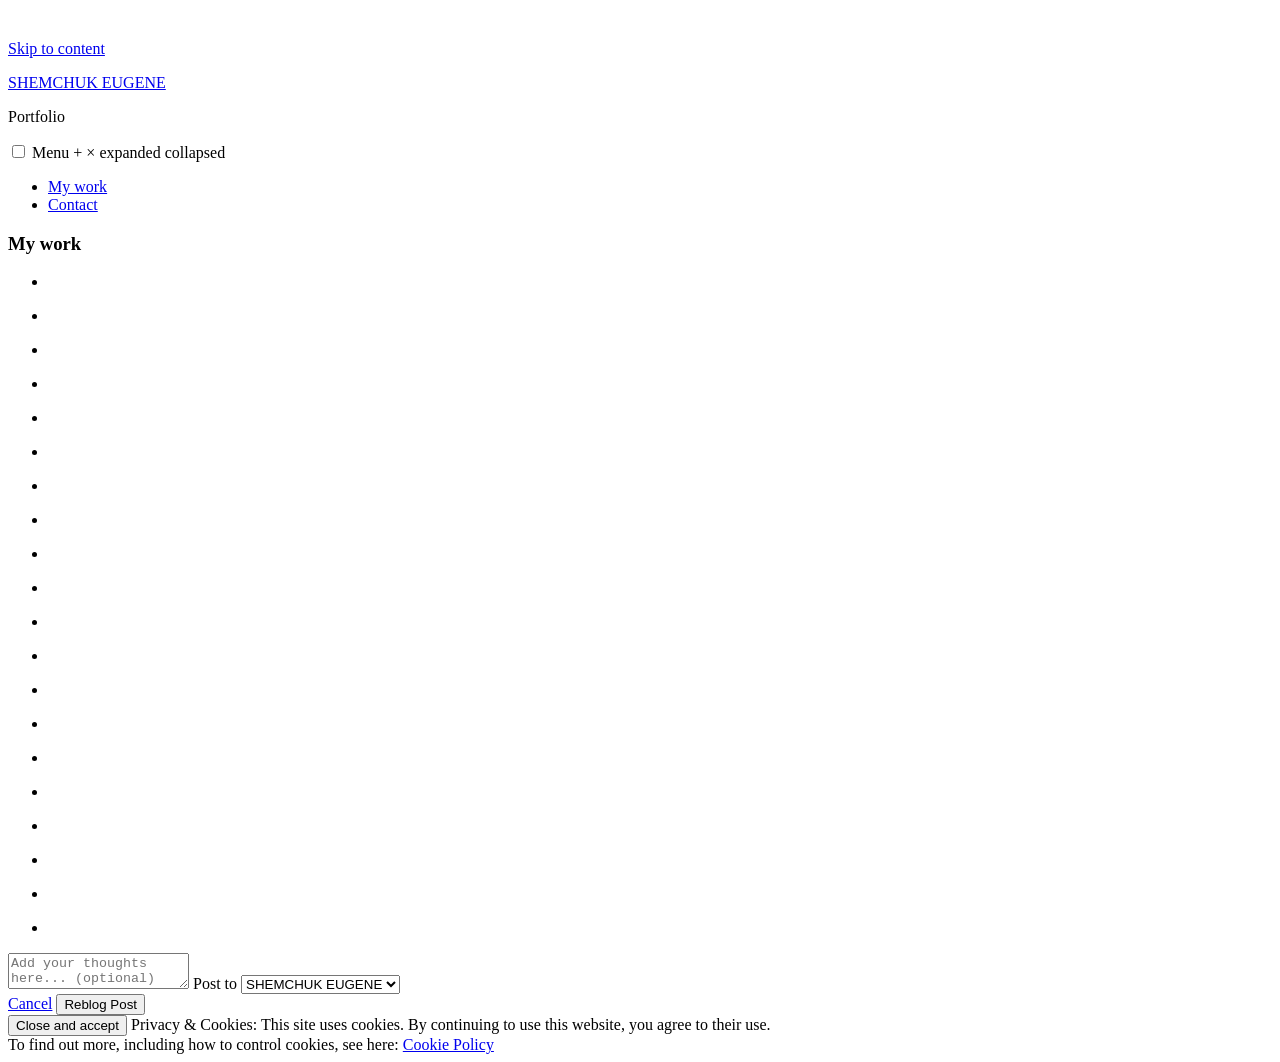
==== index.html @ 1d5b8039 "changes to index" ====
<!doctype html>
<html lang="en">
<head>
	<meta charset="UTF-8" />
	<meta name="viewport" content="width=device-width, initial-scale=1" />
	<link rel="profile" href="https://gmpg.org/xfn/11" />
	<title>Shemchuk Eugene &#8211; Portfolio</title>
<link rel='dns-prefetch' href='//s2.wp.com' />
<link rel='dns-prefetch' href='//s1.wp.com' />
<link rel='dns-prefetch' href='//s0.wp.com' />
<link rel='dns-prefetch' href='//wordpress.com' />
<link rel='dns-prefetch' href='//widgets.wp.com' />
<link rel='dns-prefetch' href='//fonts.googleapis.com' />
<link rel="alternate" type="application/rss+xml" title="SHEMCHUK EUGENE &raquo; Feed" href="https://eugeneshemchuk.wordpress.com/feed/" />
<link rel="alternate" type="application/rss+xml" title="SHEMCHUK EUGENE &raquo; Comments Feed" href="https://eugeneshemchuk.wordpress.com/comments/feed/" />
	<script type="text/javascript">
		/* <![CDATA[ */
		function addLoadEvent(func) {
			var oldonload = window.onload;
			if (typeof window.onload != 'function') {
				window.onload = func;
			} else {
				window.onload = function () {
					oldonload();
					func();
				}
			}
		}
		/* ]]> */
	</script>
			<script type="text/javascript">
			window._wpemojiSettings = {"baseUrl":"https:\/\/s0.wp.com\/wp-content\/mu-plugins\/wpcom-smileys\/twemoji\/2\/72x72\/","ext":".png","svgUrl":"https:\/\/s0.wp.com\/wp-content\/mu-plugins\/wpcom-smileys\/twemoji\/2\/svg\/","svgExt":".svg","source":{"concatemoji":"https:\/\/s2.wp.com\/wp-includes\/js\/wp-emoji-release.min.js?m=1572020829h&ver=5.3-beta2-46382"}};
			!function(e,a,t){var r,n,o,i,p=a.createElement("canvas"),s=p.getContext&&p.getContext("2d");function c(e,t){var a=String.fromCharCode;s.clearRect(0,0,p.width,p.height),s.fillText(a.apply(this,e),0,0);var r=p.toDataURL();return s.clearRect(0,0,p.width,p.height),s.fillText(a.apply(this,t),0,0),r===p.toDataURL()}function l(e){if(!s||!s.fillText)return!1;switch(s.textBaseline="top",s.font="600 32px Arial",e){case"flag":return!c([127987,65039,8205,9895,65039],[127987,65039,8203,9895,65039])&&(!c([55356,56826,55356,56819],[55356,56826,8203,55356,56819])&&!c([55356,57332,56128,56423,56128,56418,56128,56421,56128,56430,56128,56423,56128,56447],[55356,57332,8203,56128,56423,8203,56128,56418,8203,56128,56421,8203,56128,56430,8203,56128,56423,8203,56128,56447]));case"emoji":return!c([55357,56424,55356,57342,8205,55358,56605,8205,55357,56424,55356,57340],[55357,56424,55356,57342,8203,55358,56605,8203,55357,56424,55356,57340])}return!1}function d(e){var t=a.createElement("script");t.src=e,t.defer=t.type="text/javascript",a.getElementsByTagName("head")[0].appendChild(t)}for(i=Array("flag","emoji"),t.supports={everything:!0,everythingExceptFlag:!0},o=0;o<i.length;o++)t.supports[i[o]]=l(i[o]),t.supports.everything=t.supports.everything&&t.supports[i[o]],"flag"!==i[o]&&(t.supports.everythingExceptFlag=t.supports.everythingExceptFlag&&t.supports[i[o]]);t.supports.everythingExceptFlag=t.supports.everythingExceptFlag&&!t.supports.flag,t.DOMReady=!1,t.readyCallback=function(){t.DOMReady=!0},t.supports.everything||(n=function(){t.readyCallback()},a.addEventListener?(a.addEventListener("DOMContentLoaded",n,!1),e.addEventListener("load",n,!1)):(e.attachEvent("onload",n),a.attachEvent("onreadystatechange",function(){"complete"===a.readyState&&t.readyCallback()})),(r=t.source||{}).concatemoji?d(r.concatemoji):r.wpemoji&&r.twemoji&&(d(r.twemoji),d(r.wpemoji)))}(window,document,window._wpemojiSettings);
		</script>
		<style type="text/css">
img.wp-smiley,
img.emoji {
	display: inline !important;
	border: none !important;
	box-shadow: none !important;
	height: 1em !important;
	width: 1em !important;
	margin: 0 .07em !important;
	vertical-align: -0.1em !important;
	background: none !important;
	padding: 0 !important;
}
</style>
	<link rel='stylesheet' id='all-css-0-1' href='https://s2.wp.com/_static/??-eJydUstywjAM/KHaJrTQ9tDhW2zHBIFfY8ml/H2FE3KANtPpJeOVd1drKeqchU2RXCQVqsi+DhBRnbNNQWAA7y53SFrEJ/WzDKtBWyATJEb75H06L/EP6dMVYaox3rGaLt7NdIjW157LXFC9xgOwAcoA8ZFyREV8fzLpaz4s9fVwuqocZW1PoqEH+o07VIbGlYFvilNb+SZXylTwvTI+Nbkpulzu4v/bhg4u/MWmqW67mcByBJsmWie7rexUD0hjc5SjsuX5Vb+v3gsEcsL1QBCHaZ5qJbtnlRMS8iuQxjSj/X11aSu65+UKo8v0qBmPIlAxUfsJ5sOS23XMXA9Z05UROLN2nmcbaUk2zdPk4hAFfwPUINpSWrtd+Og2r+uXTdet34/fMTY2Ew==?cssminify=yes' type='text/css' media='all' />
<style id='wpcom-admin-bar-inline-css'>

			.admin-bar {
				position: inherit !important;
				top: auto !important;
			}
			.admin-bar .goog-te-banner-frame {
				top: 32px !important
			}
			@media screen and (max-width: 782px) {
				.admin-bar .goog-te-banner-frame {
					top: 46px !important;
				}
			}
			@media screen and (max-width: 480px) {
				.admin-bar .goog-te-banner-frame {
					position: absolute;
				}
			}
		
</style>
<link rel='stylesheet' id='wpcom-block-editor-styles-css'  href='//widgets.wp.com/wpcom-block-editor/common.min.css?ver=20191101125748' media='all' />
<link rel='stylesheet' id='all-css-2-1' href='https://s1.wp.com/wp-content/mu-plugins/comment-likes/css/comment-likes.css?m=1407378799h&cssminify=yes' type='text/css' media='all' />
<link rel='stylesheet' id='print-css-3-1' href='https://s1.wp.com/wp-content/themes/pub/varia/print.css?m=1571655471h&cssminify=yes' type='text/css' media='print' />
<link rel='stylesheet' id='all-css-4-1' href='https://s0.wp.com/_static/??-eJx9jd0OgjAMhV/I2khEvTE+SxllTrd12QqEtxfiDf6Eu570+87BMYGRqBwV9c6BC6a+wUCTp9hi0cnz3pSyw//gQNkRumjeKIzJSPgRQg/J99bFgqNrLWtB7uevPB2DpxGVQ/Kkc+n/xVWBZQEvhtRJ/AjQeXJ5S42yLFAbXISGMgzVFp258WLn0+JMreKWpFIgc5Ks0EkO33lRb+F6qM9VXV9O1fHxApyZj8A=?cssminify=yes' type='text/css' media='all' />
<link rel='stylesheet' id='mayland-fonts-css'  href='https://fonts.googleapis.com/css?family=Poppins%3A400%2C400i%2C600%2C600i&#038;subset=latin%2Clatin-ext' media='all' />
<link rel='stylesheet' id='all-css-6-1' href='https://s1.wp.com/_static/??-eJx9kNEKwjAMRX/IGhyb+iJ+S9bVrpI2pUmV/b0b6FCEPeUmnHseAs9sLCd1SUFHF51Arj1EnAjTAKITub0V2cEXGKvJVH1IAjjEkEyPZa6IujInww9XShhm1XrbVFgNnBbFmrbwzKLmRhgKyIglJP+ZWy1hG5AMseff5a/0/sLYgifukRbgGi+H7tR03fnYtPcXnfZy1Q==?cssminify=yes' type='text/css' media='all' />
<script type='text/javascript' src='https://s1.wp.com/_static/??-eJx9kFEKwjAMQC9kV2R0+COeZavZyGzT2qQbenr7MRFHFQIh5JHkRa9RIVmXr8B6LnHPkB5bamY+6H+A8jilXqDxSG/YBhIg0T6r6PKExJrzwDZhFAylGoNzYd3jZXQMLB6Y+wkqXR8GdKAyQyoASblqDBXu2wBpQagt24mCxN7eVALGJ9S8OX4Ufz9soy7+fDTm1JquM+38AkldhUA='></script>
<link rel="EditURI" type="application/rsd+xml" title="RSD" href="https://eugeneshemchuk.wordpress.com/xmlrpc.php?rsd" />
<link rel="wlwmanifest" type="application/wlwmanifest+xml" href="https://s1.wp.com/wp-includes/wlwmanifest.xml" /> 
<meta name="generator" content="WordPress.com" />
<link rel="canonical" href="https://eugeneshemchuk.wordpress.com/" />
<link rel='shortlink' href='https://wp.me/Pa5Otj-n' />
<link rel="alternate" type="application/json+oembed" href="https://public-api.wordpress.com/oembed/?format=json&amp;url=https%3A%2F%2Feugeneshemchuk.wordpress.com%2F&amp;for=wpcom-auto-discovery" /><link rel="alternate" type="application/xml+oembed" href="https://public-api.wordpress.com/oembed/?format=xml&amp;url=https%3A%2F%2Feugeneshemchuk.wordpress.com%2F&amp;for=wpcom-auto-discovery" />
<!-- Jetpack Open Graph Tags -->
<meta property="og:type" content="website" />
<meta property="og:title" content="SHEMCHUK EUGENE" />
<meta property="og:description" content="Portfolio" />
<meta property="og:url" content="https://eugeneshemchuk.wordpress.com/" />
<meta property="og:site_name" content="SHEMCHUK EUGENE" />
<meta property="og:image" content="https://eugeneshemchuk.files.wordpress.com/2019/11/dscf2570.jpg" />
<meta property="og:locale" content="en_US" />
<meta name="twitter:site" content="@wordpressdotcom" />
<meta name="twitter:text:title" content="My work" />
<meta name="twitter:card" content="summary" />
<meta property="fb:app_id" content="249643311490" />
<meta property="article:publisher" content="https://www.facebook.com/WordPresscom" />

<!-- End Jetpack Open Graph Tags -->
<link rel="search" type="application/opensearchdescription+xml" href="https://eugeneshemchuk.wordpress.com/osd.xml" title="SHEMCHUK EUGENE" />
<link rel="search" type="application/opensearchdescription+xml" href="https://s1.wp.com/opensearch.xml" title="WordPress.com" />
<meta name="application-name" content="SHEMCHUK EUGENE" /><meta name="msapplication-window" content="width=device-width;height=device-height" /><meta name="msapplication-tooltip" content="Portfolio" /><meta name="msapplication-task" content="name=Edit page;action-uri=https://wordpress.com/page/eugeneshemchuk.wordpress.com/23;icon-uri=https://s1.wp.com/i/icons/page.ico" /><meta name="msapplication-task" content="name=Write a post;action-uri=https://wordpress.com/post/eugeneshemchuk.wordpress.com;icon-uri=https://s2.wp.com/i/icons/post.ico" /><meta name="msapplication-task" content="name=Moderate comments;action-uri=https://eugeneshemchuk.wordpress.com/wp-admin/edit-comments.php?comment_status=moderated;icon-uri=https://s2.wp.com/i/icons/comment.ico" /><meta name="msapplication-task" content="name=Upload new media;action-uri=https://eugeneshemchuk.wordpress.com/wp-admin/media-new.php;icon-uri=https://s2.wp.com/i/icons/media.ico" /><meta name="msapplication-task" content="name=Blog stats;action-uri=https://eugeneshemchuk.wordpress.com/wp-admin/index.php?page=stats;icon-uri=https://s1.wp.com/i/icons/stats.ico" /><style type="text/css" media="print">#wpadminbar { display:none; }</style>
	<style type="text/css" media="screen">
	html { margin-top: 32px !important; }
	* html body { margin-top: 32px !important; }
	@media screen and ( max-width: 782px ) {
		html { margin-top: 46px !important; }
		* html body { margin-top: 46px !important; }
	}
</style>
	<link rel="icon" href="https://eugeneshemchuk.files.wordpress.com/2018/07/cropped-dsc_0104-2.jpg?w=32" sizes="32x32" />
<link rel="icon" href="https://eugeneshemchuk.files.wordpress.com/2018/07/cropped-dsc_0104-2.jpg?w=192" sizes="192x192" />
<link rel="apple-touch-icon-precomposed" href="https://eugeneshemchuk.files.wordpress.com/2018/07/cropped-dsc_0104-2.jpg?w=180" />
<meta name="msapplication-TileImage" content="https://eugeneshemchuk.files.wordpress.com/2018/07/cropped-dsc_0104-2.jpg?w=270" />
</head>

<body class="home page-template-default page page-id-23 logged-in admin-bar no-customize-support wp-embed-responsive customizer-styles-applied singular image-filters-enabled hide-homepage-title highlander-enabled highlander-light">
<div id="page" class="site">
	<a class="skip-link screen-reader-text" href="#content">Skip to content</a>

	
		<header id="masthead" class="site-header responsive-max-width">

			<div class="site-branding">

								<p class="site-title"><a href="https://eugeneshemchuk.wordpress.com/" rel="home">SHEMCHUK EUGENE</a></p>
			
				<p class="site-description">
				Portfolio			</p>
	</div><!-- .site-branding -->

							<nav id="site-navigation" class="main-navigation" aria-label="Main Navigation">
					<input type="checkbox" role="button" aria-haspopup="true" id="toggle" class="hide-visually">
					<label for="toggle" id="toggle-menu" class="button">
						Menu						<span class="dropdown-icon open">+</span>
						<span class="dropdown-icon close">&times;</span>
						<span class="hide-visually expanded-text">expanded</span>
						<span class="hide-visually collapsed-text">collapsed</span>
					</label>
					<div class="menu-primary-container"><ul id="menu-primary" class="main-menu" aria-label="submenu"><li id="menu-item-11" class="menu-item menu-item-type-post_type menu-item-object-page menu-item-home current-menu-item page_item page-item-23 current_page_item menu-item-11"><a href="https://eugeneshemchuk.wordpress.com/" aria-current="page">My work</a></li>
<li id="menu-item-10" class="menu-item menu-item-type-post_type menu-item-object-page menu-item-10"><a href="https://eugeneshemchuk.wordpress.com/contact/">Contact</a></li>
</ul></div>				</nav><!-- #site-navigation -->
			
			
		</header><!-- #masthead -->

	
	<div id="content" class="site-content">

	<section id="primary" class="content-area">
		<main id="main" class="site-main">

			
<article id="post-23" class="post-23 page type-page status-publish hentry entry">

	<header class="entry-header responsive-max-width">
		
<h1 class="entry-title">My work</h1>
	</header>

	<div class="entry-content">
		
<div class="wp-block-group alignfull has-background-background-color has-background"><div class="wp-block-group__inner-container">
<div class="wp-block-coblocks-gallery-masonry alignfull"><div class="coblocks-gallery has-caption-style-dark has-gutter"><ul class="has-grid-lrg has-gutter-30 has-gutter-mobile-15"><li class="coblocks-gallery--item"><figure class="coblocks-gallery--figure"><a href="https://eugeneshemchuk.files.wordpress.com/2019/11/dscf0531.jpg?w=683" rel=""><img data-attachment-id="37" data-permalink="https://eugeneshemchuk.wordpress.com/dscf0531/" data-orig-file="https://eugeneshemchuk.files.wordpress.com/2019/11/dscf0531.jpg" data-orig-size="3333,5000" data-comments-opened="1" data-image-meta="{&quot;aperture&quot;:&quot;14&quot;,&quot;credit&quot;:&quot;&quot;,&quot;camera&quot;:&quot;X-T1&quot;,&quot;caption&quot;:&quot;&quot;,&quot;created_timestamp&quot;:&quot;1560098893&quot;,&quot;copyright&quot;:&quot;&quot;,&quot;focal_length&quot;:&quot;27&quot;,&quot;iso&quot;:&quot;200&quot;,&quot;shutter_speed&quot;:&quot;0.0125&quot;,&quot;title&quot;:&quot;&quot;,&quot;orientation&quot;:&quot;0&quot;}" data-image-title="dscf0531" data-image-description="" data-medium-file="https://eugeneshemchuk.files.wordpress.com/2019/11/dscf0531.jpg?w=200" data-large-file="https://eugeneshemchuk.files.wordpress.com/2019/11/dscf0531.jpg?w=683" src="https://eugeneshemchuk.files.wordpress.com/2019/11/dscf0531.jpg?w=683" alt="" data-id="37" data-imglink="" data-link="https://eugeneshemchuk.wordpress.com/dscf0531/" class="wp-image-37" srcset="https://eugeneshemchuk.files.wordpress.com/2019/11/dscf0531.jpg?w=683 683w, https://eugeneshemchuk.files.wordpress.com/2019/11/dscf0531.jpg?w=1366 1366w, https://eugeneshemchuk.files.wordpress.com/2019/11/dscf0531.jpg?w=100 100w, https://eugeneshemchuk.files.wordpress.com/2019/11/dscf0531.jpg?w=200 200w, https://eugeneshemchuk.files.wordpress.com/2019/11/dscf0531.jpg?w=768 768w" sizes="(max-width: 683px) 100vw, 683px" /></a></figure></li><li class="coblocks-gallery--item"><figure class="coblocks-gallery--figure"><a href="https://eugeneshemchuk.files.wordpress.com/2019/11/dscf0553.jpg?w=1024" rel=""><img data-attachment-id="38" data-permalink="https://eugeneshemchuk.wordpress.com/dscf0553/" data-orig-file="https://eugeneshemchuk.files.wordpress.com/2019/11/dscf0553.jpg" data-orig-size="5000,3333" data-comments-opened="1" data-image-meta="{&quot;aperture&quot;:&quot;5&quot;,&quot;credit&quot;:&quot;&quot;,&quot;camera&quot;:&quot;X-T1&quot;,&quot;caption&quot;:&quot;&quot;,&quot;created_timestamp&quot;:&quot;1560100187&quot;,&quot;copyright&quot;:&quot;&quot;,&quot;focal_length&quot;:&quot;27&quot;,&quot;iso&quot;:&quot;320&quot;,&quot;shutter_speed&quot;:&quot;0.008&quot;,&quot;title&quot;:&quot;&quot;,&quot;orientation&quot;:&quot;0&quot;}" data-image-title="dscf0553" data-image-description="" data-medium-file="https://eugeneshemchuk.files.wordpress.com/2019/11/dscf0553.jpg?w=300" data-large-file="https://eugeneshemchuk.files.wordpress.com/2019/11/dscf0553.jpg?w=750" src="https://eugeneshemchuk.files.wordpress.com/2019/11/dscf0553.jpg?w=1024" alt="" data-id="38" data-imglink="" data-link="https://eugeneshemchuk.wordpress.com/dscf0553/" class="wp-image-38" srcset="https://eugeneshemchuk.files.wordpress.com/2019/11/dscf0553.jpg?w=1024 1024w, https://eugeneshemchuk.files.wordpress.com/2019/11/dscf0553.jpg?w=2048 2048w, https://eugeneshemchuk.files.wordpress.com/2019/11/dscf0553.jpg?w=150 150w, https://eugeneshemchuk.files.wordpress.com/2019/11/dscf0553.jpg?w=300 300w, https://eugeneshemchuk.files.wordpress.com/2019/11/dscf0553.jpg?w=768 768w" sizes="(max-width: 1024px) 100vw, 1024px" /></a></figure></li><li class="coblocks-gallery--item"><figure class="coblocks-gallery--figure"><a href="https://eugeneshemchuk.files.wordpress.com/2019/11/dscf0556.jpg?w=1024" rel=""><img data-attachment-id="39" data-permalink="https://eugeneshemchuk.wordpress.com/dscf0556/" data-orig-file="https://eugeneshemchuk.files.wordpress.com/2019/11/dscf0556.jpg" data-orig-size="5000,3333" data-comments-opened="1" data-image-meta="{&quot;aperture&quot;:&quot;2.8&quot;,&quot;credit&quot;:&quot;&quot;,&quot;camera&quot;:&quot;X-T1&quot;,&quot;caption&quot;:&quot;&quot;,&quot;created_timestamp&quot;:&quot;1560100294&quot;,&quot;copyright&quot;:&quot;&quot;,&quot;focal_length&quot;:&quot;27&quot;,&quot;iso&quot;:&quot;200&quot;,&quot;shutter_speed&quot;:&quot;0.00071428571428571&quot;,&quot;title&quot;:&quot;&quot;,&quot;orientation&quot;:&quot;0&quot;}" data-image-title="dscf0556" data-image-description="" data-medium-file="https://eugeneshemchuk.files.wordpress.com/2019/11/dscf0556.jpg?w=300" data-large-file="https://eugeneshemchuk.files.wordpress.com/2019/11/dscf0556.jpg?w=750" src="https://eugeneshemchuk.files.wordpress.com/2019/11/dscf0556.jpg?w=1024" alt="" data-id="39" data-imglink="" data-link="https://eugeneshemchuk.wordpress.com/dscf0556/" class="wp-image-39" srcset="https://eugeneshemchuk.files.wordpress.com/2019/11/dscf0556.jpg?w=1024 1024w, https://eugeneshemchuk.files.wordpress.com/2019/11/dscf0556.jpg?w=2048 2048w, https://eugeneshemchuk.files.wordpress.com/2019/11/dscf0556.jpg?w=150 150w, https://eugeneshemchuk.files.wordpress.com/2019/11/dscf0556.jpg?w=300 300w, https://eugeneshemchuk.files.wordpress.com/2019/11/dscf0556.jpg?w=768 768w" sizes="(max-width: 1024px) 100vw, 1024px" /></a></figure></li><li class="coblocks-gallery--item"><figure class="coblocks-gallery--figure"><a href="https://eugeneshemchuk.files.wordpress.com/2019/11/dscf0596.jpg?w=1024" rel=""><img data-attachment-id="40" data-permalink="https://eugeneshemchuk.wordpress.com/dscf0596/" data-orig-file="https://eugeneshemchuk.files.wordpress.com/2019/11/dscf0596.jpg" data-orig-size="5000,3333" data-comments-opened="1" data-image-meta="{&quot;aperture&quot;:&quot;2.8&quot;,&quot;credit&quot;:&quot;&quot;,&quot;camera&quot;:&quot;X-T1&quot;,&quot;caption&quot;:&quot;&quot;,&quot;created_timestamp&quot;:&quot;1560103019&quot;,&quot;copyright&quot;:&quot;&quot;,&quot;focal_length&quot;:&quot;27&quot;,&quot;iso&quot;:&quot;200&quot;,&quot;shutter_speed&quot;:&quot;0.004&quot;,&quot;title&quot;:&quot;&quot;,&quot;orientation&quot;:&quot;0&quot;}" data-image-title="dscf0596" data-image-description="" data-medium-file="https://eugeneshemchuk.files.wordpress.com/2019/11/dscf0596.jpg?w=300" data-large-file="https://eugeneshemchuk.files.wordpress.com/2019/11/dscf0596.jpg?w=750" src="https://eugeneshemchuk.files.wordpress.com/2019/11/dscf0596.jpg?w=1024" alt="" data-id="40" data-imglink="" data-link="https://eugeneshemchuk.wordpress.com/dscf0596/" class="wp-image-40" srcset="https://eugeneshemchuk.files.wordpress.com/2019/11/dscf0596.jpg?w=1024 1024w, https://eugeneshemchuk.files.wordpress.com/2019/11/dscf0596.jpg?w=2048 2048w, https://eugeneshemchuk.files.wordpress.com/2019/11/dscf0596.jpg?w=150 150w, https://eugeneshemchuk.files.wordpress.com/2019/11/dscf0596.jpg?w=300 300w, https://eugeneshemchuk.files.wordpress.com/2019/11/dscf0596.jpg?w=768 768w" sizes="(max-width: 1024px) 100vw, 1024px" /></a></figure></li><li class="coblocks-gallery--item"><figure class="coblocks-gallery--figure"><a href="https://eugeneshemchuk.files.wordpress.com/2019/11/dscf0598.jpg?w=1024" rel=""><img data-attachment-id="41" data-permalink="https://eugeneshemchuk.wordpress.com/dscf0598/" data-orig-file="https://eugeneshemchuk.files.wordpress.com/2019/11/dscf0598.jpg" data-orig-size="5000,3333" data-comments-opened="1" data-image-meta="{&quot;aperture&quot;:&quot;2.8&quot;,&quot;credit&quot;:&quot;&quot;,&quot;camera&quot;:&quot;X-T1&quot;,&quot;caption&quot;:&quot;&quot;,&quot;created_timestamp&quot;:&quot;1560103083&quot;,&quot;copyright&quot;:&quot;&quot;,&quot;focal_length&quot;:&quot;27&quot;,&quot;iso&quot;:&quot;200&quot;,&quot;shutter_speed&quot;:&quot;0.004&quot;,&quot;title&quot;:&quot;&quot;,&quot;orientation&quot;:&quot;0&quot;}" data-image-title="dscf0598" data-image-description="" data-medium-file="https://eugeneshemchuk.files.wordpress.com/2019/11/dscf0598.jpg?w=300" data-large-file="https://eugeneshemchuk.files.wordpress.com/2019/11/dscf0598.jpg?w=750" src="https://eugeneshemchuk.files.wordpress.com/2019/11/dscf0598.jpg?w=1024" alt="" data-id="41" data-imglink="" data-link="https://eugeneshemchuk.wordpress.com/dscf0598/" class="wp-image-41" srcset="https://eugeneshemchuk.files.wordpress.com/2019/11/dscf0598.jpg?w=1024 1024w, https://eugeneshemchuk.files.wordpress.com/2019/11/dscf0598.jpg?w=2048 2048w, https://eugeneshemchuk.files.wordpress.com/2019/11/dscf0598.jpg?w=150 150w, https://eugeneshemchuk.files.wordpress.com/2019/11/dscf0598.jpg?w=300 300w, https://eugeneshemchuk.files.wordpress.com/2019/11/dscf0598.jpg?w=768 768w" sizes="(max-width: 1024px) 100vw, 1024px" /></a></figure></li><li class="coblocks-gallery--item"><figure class="coblocks-gallery--figure"><a href="https://eugeneshemchuk.files.wordpress.com/2019/11/dscf0545.jpg?w=1024" rel=""><img data-attachment-id="42" data-permalink="https://eugeneshemchuk.wordpress.com/dscf0545/" data-orig-file="https://eugeneshemchuk.files.wordpress.com/2019/11/dscf0545.jpg" data-orig-size="5000,3333" data-comments-opened="1" data-image-meta="{&quot;aperture&quot;:&quot;8&quot;,&quot;credit&quot;:&quot;&quot;,&quot;camera&quot;:&quot;X-T1&quot;,&quot;caption&quot;:&quot;&quot;,&quot;created_timestamp&quot;:&quot;1560099852&quot;,&quot;copyright&quot;:&quot;&quot;,&quot;focal_length&quot;:&quot;27&quot;,&quot;iso&quot;:&quot;200&quot;,&quot;shutter_speed&quot;:&quot;0.01&quot;,&quot;title&quot;:&quot;&quot;,&quot;orientation&quot;:&quot;0&quot;}" data-image-title="dscf0545" data-image-description="" data-medium-file="https://eugeneshemchuk.files.wordpress.com/2019/11/dscf0545.jpg?w=300" data-large-file="https://eugeneshemchuk.files.wordpress.com/2019/11/dscf0545.jpg?w=750" src="https://eugeneshemchuk.files.wordpress.com/2019/11/dscf0545.jpg?w=1024" alt="" data-id="42" data-imglink="" data-link="https://eugeneshemchuk.wordpress.com/dscf0545/" class="wp-image-42" srcset="https://eugeneshemchuk.files.wordpress.com/2019/11/dscf0545.jpg?w=1024 1024w, https://eugeneshemchuk.files.wordpress.com/2019/11/dscf0545.jpg?w=2048 2048w, https://eugeneshemchuk.files.wordpress.com/2019/11/dscf0545.jpg?w=150 150w, https://eugeneshemchuk.files.wordpress.com/2019/11/dscf0545.jpg?w=300 300w, https://eugeneshemchuk.files.wordpress.com/2019/11/dscf0545.jpg?w=768 768w" sizes="(max-width: 1024px) 100vw, 1024px" /></a></figure></li><li class="coblocks-gallery--item"><figure class="coblocks-gallery--figure"><a href="https://eugeneshemchuk.files.wordpress.com/2019/11/dscf1901.jpg" rel=""><img data-attachment-id="43" data-permalink="https://eugeneshemchuk.wordpress.com/dscf1901/" data-orig-file="https://eugeneshemchuk.files.wordpress.com/2019/11/dscf1901.jpg" data-orig-size="2500,1667" data-comments-opened="1" data-image-meta="{&quot;aperture&quot;:&quot;3.6&quot;,&quot;credit&quot;:&quot;&quot;,&quot;camera&quot;:&quot;X-T1&quot;,&quot;caption&quot;:&quot;&quot;,&quot;created_timestamp&quot;:&quot;1563831726&quot;,&quot;copyright&quot;:&quot;&quot;,&quot;focal_length&quot;:&quot;32.9&quot;,&quot;iso&quot;:&quot;200&quot;,&quot;shutter_speed&quot;:&quot;0.0125&quot;,&quot;title&quot;:&quot;&quot;,&quot;orientation&quot;:&quot;0&quot;}" data-image-title="dscf1901" data-image-description="" data-medium-file="https://eugeneshemchuk.files.wordpress.com/2019/11/dscf1901.jpg?w=300" data-large-file="https://eugeneshemchuk.files.wordpress.com/2019/11/dscf1901.jpg?w=750" src="https://eugeneshemchuk.files.wordpress.com/2019/11/dscf1901.jpg" alt="" data-id="43" data-link="https://eugeneshemchuk.wordpress.com/dscf1901/" class="wp-image-43" /></a></figure></li><li class="coblocks-gallery--item"><figure class="coblocks-gallery--figure"><a href="https://eugeneshemchuk.files.wordpress.com/2019/11/dscf1841.jpg" rel=""><img data-attachment-id="44" data-permalink="https://eugeneshemchuk.wordpress.com/dscf1841/" data-orig-file="https://eugeneshemchuk.files.wordpress.com/2019/11/dscf1841.jpg" data-orig-size="2500,1667" data-comments-opened="1" data-image-meta="{&quot;aperture&quot;:&quot;11&quot;,&quot;credit&quot;:&quot;&quot;,&quot;camera&quot;:&quot;X-T1&quot;,&quot;caption&quot;:&quot;&quot;,&quot;created_timestamp&quot;:&quot;1563733527&quot;,&quot;copyright&quot;:&quot;&quot;,&quot;focal_length&quot;:&quot;27&quot;,&quot;iso&quot;:&quot;200&quot;,&quot;shutter_speed&quot;:&quot;0.0055555555555556&quot;,&quot;title&quot;:&quot;&quot;,&quot;orientation&quot;:&quot;0&quot;}" data-image-title="dscf1841" data-image-description="" data-medium-file="https://eugeneshemchuk.files.wordpress.com/2019/11/dscf1841.jpg?w=300" data-large-file="https://eugeneshemchuk.files.wordpress.com/2019/11/dscf1841.jpg?w=750" src="https://eugeneshemchuk.files.wordpress.com/2019/11/dscf1841.jpg" alt="" data-id="44" data-link="https://eugeneshemchuk.wordpress.com/dscf1841/" class="wp-image-44" /></a></figure></li><li class="coblocks-gallery--item"><figure class="coblocks-gallery--figure"><a href="https://eugeneshemchuk.files.wordpress.com/2019/11/dscf0423.jpg" rel=""><img data-attachment-id="45" data-permalink="https://eugeneshemchuk.wordpress.com/dscf0423/" data-orig-file="https://eugeneshemchuk.files.wordpress.com/2019/11/dscf0423.jpg" data-orig-size="3000,2000" data-comments-opened="1" data-image-meta="{&quot;aperture&quot;:&quot;8&quot;,&quot;credit&quot;:&quot;&quot;,&quot;camera&quot;:&quot;X-T1&quot;,&quot;caption&quot;:&quot;&quot;,&quot;created_timestamp&quot;:&quot;1559941411&quot;,&quot;copyright&quot;:&quot;&quot;,&quot;focal_length&quot;:&quot;27&quot;,&quot;iso&quot;:&quot;200&quot;,&quot;shutter_speed&quot;:&quot;0.00625&quot;,&quot;title&quot;:&quot;&quot;,&quot;orientation&quot;:&quot;0&quot;}" data-image-title="dscf0423" data-image-description="" data-medium-file="https://eugeneshemchuk.files.wordpress.com/2019/11/dscf0423.jpg?w=300" data-large-file="https://eugeneshemchuk.files.wordpress.com/2019/11/dscf0423.jpg?w=750" src="https://eugeneshemchuk.files.wordpress.com/2019/11/dscf0423.jpg" alt="" data-id="45" data-link="https://eugeneshemchuk.wordpress.com/dscf0423/" class="wp-image-45" /></a></figure></li><li class="coblocks-gallery--item"><figure class="coblocks-gallery--figure"><a href="https://eugeneshemchuk.files.wordpress.com/2019/11/dscf1578-2.jpg" rel=""><img data-attachment-id="46" data-permalink="https://eugeneshemchuk.wordpress.com/dscf1578-2/" data-orig-file="https://eugeneshemchuk.files.wordpress.com/2019/11/dscf1578-2.jpg" data-orig-size="3000,2000" data-comments-opened="1" data-image-meta="{&quot;aperture&quot;:&quot;7.1&quot;,&quot;credit&quot;:&quot;&quot;,&quot;camera&quot;:&quot;X-T1&quot;,&quot;caption&quot;:&quot;&quot;,&quot;created_timestamp&quot;:&quot;1563043977&quot;,&quot;copyright&quot;:&quot;&quot;,&quot;focal_length&quot;:&quot;27&quot;,&quot;iso&quot;:&quot;200&quot;,&quot;shutter_speed&quot;:&quot;0.00625&quot;,&quot;title&quot;:&quot;&quot;,&quot;orientation&quot;:&quot;0&quot;}" data-image-title="dscf1578-2" data-image-description="" data-medium-file="https://eugeneshemchuk.files.wordpress.com/2019/11/dscf1578-2.jpg?w=300" data-large-file="https://eugeneshemchuk.files.wordpress.com/2019/11/dscf1578-2.jpg?w=750" src="https://eugeneshemchuk.files.wordpress.com/2019/11/dscf1578-2.jpg" alt="" data-id="46" data-link="https://eugeneshemchuk.wordpress.com/dscf1578-2/" class="wp-image-46" /></a></figure></li><li class="coblocks-gallery--item"><figure class="coblocks-gallery--figure"><a href="https://eugeneshemchuk.files.wordpress.com/2019/11/dscf1522.jpg" rel=""><img data-attachment-id="47" data-permalink="https://eugeneshemchuk.wordpress.com/dscf1522/" data-orig-file="https://eugeneshemchuk.files.wordpress.com/2019/11/dscf1522.jpg" data-orig-size="3000,2000" data-comments-opened="1" data-image-meta="{&quot;aperture&quot;:&quot;11&quot;,&quot;credit&quot;:&quot;&quot;,&quot;camera&quot;:&quot;X-T1&quot;,&quot;caption&quot;:&quot;&quot;,&quot;created_timestamp&quot;:&quot;1563035994&quot;,&quot;copyright&quot;:&quot;&quot;,&quot;focal_length&quot;:&quot;27&quot;,&quot;iso&quot;:&quot;200&quot;,&quot;shutter_speed&quot;:&quot;0.0055555555555556&quot;,&quot;title&quot;:&quot;&quot;,&quot;orientation&quot;:&quot;0&quot;}" data-image-title="dscf1522" data-image-description="" data-medium-file="https://eugeneshemchuk.files.wordpress.com/2019/11/dscf1522.jpg?w=300" data-large-file="https://eugeneshemchuk.files.wordpress.com/2019/11/dscf1522.jpg?w=750" src="https://eugeneshemchuk.files.wordpress.com/2019/11/dscf1522.jpg" alt="" data-id="47" data-link="https://eugeneshemchuk.wordpress.com/dscf1522/" class="wp-image-47" /></a></figure></li><li class="coblocks-gallery--item"><figure class="coblocks-gallery--figure"><a href="https://eugeneshemchuk.files.wordpress.com/2019/11/dscf1554.jpg" rel=""><img data-attachment-id="48" data-permalink="https://eugeneshemchuk.wordpress.com/dscf1554/" data-orig-file="https://eugeneshemchuk.files.wordpress.com/2019/11/dscf1554.jpg" data-orig-size="3000,2000" data-comments-opened="1" data-image-meta="{&quot;aperture&quot;:&quot;2.8&quot;,&quot;credit&quot;:&quot;&quot;,&quot;camera&quot;:&quot;X-T1&quot;,&quot;caption&quot;:&quot;&quot;,&quot;created_timestamp&quot;:&quot;1563042502&quot;,&quot;copyright&quot;:&quot;&quot;,&quot;focal_length&quot;:&quot;27&quot;,&quot;iso&quot;:&quot;200&quot;,&quot;shutter_speed&quot;:&quot;0.008&quot;,&quot;title&quot;:&quot;&quot;,&quot;orientation&quot;:&quot;0&quot;}" data-image-title="dscf1554" data-image-description="" data-medium-file="https://eugeneshemchuk.files.wordpress.com/2019/11/dscf1554.jpg?w=300" data-large-file="https://eugeneshemchuk.files.wordpress.com/2019/11/dscf1554.jpg?w=750" src="https://eugeneshemchuk.files.wordpress.com/2019/11/dscf1554.jpg" alt="" data-id="48" data-link="https://eugeneshemchuk.wordpress.com/dscf1554/" class="wp-image-48" /></a></figure></li><li class="coblocks-gallery--item"><figure class="coblocks-gallery--figure"><a href="https://eugeneshemchuk.files.wordpress.com/2019/11/dscf2450.jpg" rel=""><img data-attachment-id="49" data-permalink="https://eugeneshemchuk.wordpress.com/dscf2450/" data-orig-file="https://eugeneshemchuk.files.wordpress.com/2019/11/dscf2450.jpg" data-orig-size="2500,1667" data-comments-opened="1" data-image-meta="{&quot;aperture&quot;:&quot;14&quot;,&quot;credit&quot;:&quot;&quot;,&quot;camera&quot;:&quot;X-T1&quot;,&quot;caption&quot;:&quot;&quot;,&quot;created_timestamp&quot;:&quot;1565182440&quot;,&quot;copyright&quot;:&quot;&quot;,&quot;focal_length&quot;:&quot;28.9&quot;,&quot;iso&quot;:&quot;200&quot;,&quot;shutter_speed&quot;:&quot;0.004&quot;,&quot;title&quot;:&quot;&quot;,&quot;orientation&quot;:&quot;0&quot;}" data-image-title="dscf2450" data-image-description="" data-medium-file="https://eugeneshemchuk.files.wordpress.com/2019/11/dscf2450.jpg?w=300" data-large-file="https://eugeneshemchuk.files.wordpress.com/2019/11/dscf2450.jpg?w=750" src="https://eugeneshemchuk.files.wordpress.com/2019/11/dscf2450.jpg" alt="" data-id="49" data-link="https://eugeneshemchuk.wordpress.com/dscf2450/" class="wp-image-49" /></a></figure></li><li class="coblocks-gallery--item"><figure class="coblocks-gallery--figure"><a href="https://eugeneshemchuk.files.wordpress.com/2019/11/dscf2602.jpg" rel=""><img data-attachment-id="50" data-permalink="https://eugeneshemchuk.wordpress.com/dscf2602/" data-orig-file="https://eugeneshemchuk.files.wordpress.com/2019/11/dscf2602.jpg" data-orig-size="1667,2500" data-comments-opened="1" data-image-meta="{&quot;aperture&quot;:&quot;20&quot;,&quot;credit&quot;:&quot;&quot;,&quot;camera&quot;:&quot;X-T1&quot;,&quot;caption&quot;:&quot;&quot;,&quot;created_timestamp&quot;:&quot;1565268056&quot;,&quot;copyright&quot;:&quot;&quot;,&quot;focal_length&quot;:&quot;55&quot;,&quot;iso&quot;:&quot;200&quot;,&quot;shutter_speed&quot;:&quot;0.005&quot;,&quot;title&quot;:&quot;&quot;,&quot;orientation&quot;:&quot;0&quot;}" data-image-title="dscf2602" data-image-description="" data-medium-file="https://eugeneshemchuk.files.wordpress.com/2019/11/dscf2602.jpg?w=200" data-large-file="https://eugeneshemchuk.files.wordpress.com/2019/11/dscf2602.jpg?w=683" src="https://eugeneshemchuk.files.wordpress.com/2019/11/dscf2602.jpg" alt="" data-id="50" data-link="https://eugeneshemchuk.wordpress.com/dscf2602/" class="wp-image-50" /></a></figure></li><li class="coblocks-gallery--item"><figure class="coblocks-gallery--figure"><a href="https://eugeneshemchuk.files.wordpress.com/2019/11/dscf2739.jpg" rel=""><img data-attachment-id="51" data-permalink="https://eugeneshemchuk.wordpress.com/dscf2739/" data-orig-file="https://eugeneshemchuk.files.wordpress.com/2019/11/dscf2739.jpg" data-orig-size="1667,2500" data-comments-opened="1" data-image-meta="{&quot;aperture&quot;:&quot;4&quot;,&quot;credit&quot;:&quot;&quot;,&quot;camera&quot;:&quot;X-T1&quot;,&quot;caption&quot;:&quot;&quot;,&quot;created_timestamp&quot;:&quot;1565352060&quot;,&quot;copyright&quot;:&quot;&quot;,&quot;focal_length&quot;:&quot;44.4&quot;,&quot;iso&quot;:&quot;200&quot;,&quot;shutter_speed&quot;:&quot;0.025&quot;,&quot;title&quot;:&quot;&quot;,&quot;orientation&quot;:&quot;0&quot;}" data-image-title="dscf2739" data-image-description="" data-medium-file="https://eugeneshemchuk.files.wordpress.com/2019/11/dscf2739.jpg?w=200" data-large-file="https://eugeneshemchuk.files.wordpress.com/2019/11/dscf2739.jpg?w=683" src="https://eugeneshemchuk.files.wordpress.com/2019/11/dscf2739.jpg" alt="" data-id="51" data-link="https://eugeneshemchuk.wordpress.com/dscf2739/" class="wp-image-51" /></a></figure></li><li class="coblocks-gallery--item"><figure class="coblocks-gallery--figure"><a href="https://eugeneshemchuk.files.wordpress.com/2019/11/dscf2772.jpg" rel=""><img data-attachment-id="52" data-permalink="https://eugeneshemchuk.wordpress.com/dscf2772/" data-orig-file="https://eugeneshemchuk.files.wordpress.com/2019/11/dscf2772.jpg" data-orig-size="2500,1667" data-comments-opened="1" data-image-meta="{&quot;aperture&quot;:&quot;4.5&quot;,&quot;credit&quot;:&quot;&quot;,&quot;camera&quot;:&quot;X-T1&quot;,&quot;caption&quot;:&quot;&quot;,&quot;created_timestamp&quot;:&quot;1565352539&quot;,&quot;copyright&quot;:&quot;&quot;,&quot;focal_length&quot;:&quot;18&quot;,&quot;iso&quot;:&quot;1250&quot;,&quot;shutter_speed&quot;:&quot;0.02&quot;,&quot;title&quot;:&quot;&quot;,&quot;orientation&quot;:&quot;0&quot;}" data-image-title="dscf2772" data-image-description="" data-medium-file="https://eugeneshemchuk.files.wordpress.com/2019/11/dscf2772.jpg?w=300" data-large-file="https://eugeneshemchuk.files.wordpress.com/2019/11/dscf2772.jpg?w=750" src="https://eugeneshemchuk.files.wordpress.com/2019/11/dscf2772.jpg" alt="" data-id="52" data-link="https://eugeneshemchuk.wordpress.com/dscf2772/" class="wp-image-52" /></a></figure></li><li class="coblocks-gallery--item"><figure class="coblocks-gallery--figure"><a href="https://eugeneshemchuk.files.wordpress.com/2019/11/dscf2638.jpg" rel=""><img data-attachment-id="53" data-permalink="https://eugeneshemchuk.wordpress.com/dscf2638/" data-orig-file="https://eugeneshemchuk.files.wordpress.com/2019/11/dscf2638.jpg" data-orig-size="2500,1667" data-comments-opened="1" data-image-meta="{&quot;aperture&quot;:&quot;5.6&quot;,&quot;credit&quot;:&quot;&quot;,&quot;camera&quot;:&quot;X-T1&quot;,&quot;caption&quot;:&quot;&quot;,&quot;created_timestamp&quot;:&quot;1565348137&quot;,&quot;copyright&quot;:&quot;&quot;,&quot;focal_length&quot;:&quot;18&quot;,&quot;iso&quot;:&quot;200&quot;,&quot;shutter_speed&quot;:&quot;0.008&quot;,&quot;title&quot;:&quot;&quot;,&quot;orientation&quot;:&quot;0&quot;}" data-image-title="dscf2638" data-image-description="" data-medium-file="https://eugeneshemchuk.files.wordpress.com/2019/11/dscf2638.jpg?w=300" data-large-file="https://eugeneshemchuk.files.wordpress.com/2019/11/dscf2638.jpg?w=750" src="https://eugeneshemchuk.files.wordpress.com/2019/11/dscf2638.jpg" alt="" data-id="53" data-link="https://eugeneshemchuk.wordpress.com/dscf2638/" class="wp-image-53" /></a></figure></li><li class="coblocks-gallery--item"><figure class="coblocks-gallery--figure"><a href="https://eugeneshemchuk.files.wordpress.com/2019/11/dscf2598.jpg" rel=""><img data-attachment-id="54" data-permalink="https://eugeneshemchuk.wordpress.com/dscf2598/" data-orig-file="https://eugeneshemchuk.files.wordpress.com/2019/11/dscf2598.jpg" data-orig-size="2500,1667" data-comments-opened="1" data-image-meta="{&quot;aperture&quot;:&quot;16&quot;,&quot;credit&quot;:&quot;&quot;,&quot;camera&quot;:&quot;X-T1&quot;,&quot;caption&quot;:&quot;&quot;,&quot;created_timestamp&quot;:&quot;1565267950&quot;,&quot;copyright&quot;:&quot;&quot;,&quot;focal_length&quot;:&quot;18&quot;,&quot;iso&quot;:&quot;200&quot;,&quot;shutter_speed&quot;:&quot;0.005&quot;,&quot;title&quot;:&quot;&quot;,&quot;orientation&quot;:&quot;0&quot;}" data-image-title="dscf2598" data-image-description="" data-medium-file="https://eugeneshemchuk.files.wordpress.com/2019/11/dscf2598.jpg?w=300" data-large-file="https://eugeneshemchuk.files.wordpress.com/2019/11/dscf2598.jpg?w=750" src="https://eugeneshemchuk.files.wordpress.com/2019/11/dscf2598.jpg" alt="" data-id="54" data-link="https://eugeneshemchuk.wordpress.com/dscf2598/" class="wp-image-54" /></a></figure></li><li class="coblocks-gallery--item"><figure class="coblocks-gallery--figure"><a href="https://eugeneshemchuk.files.wordpress.com/2019/11/dscf2583.jpg" rel=""><img data-attachment-id="55" data-permalink="https://eugeneshemchuk.wordpress.com/dscf2583/" data-orig-file="https://eugeneshemchuk.files.wordpress.com/2019/11/dscf2583.jpg" data-orig-size="2500,1667" data-comments-opened="1" data-image-meta="{&quot;aperture&quot;:&quot;10&quot;,&quot;credit&quot;:&quot;&quot;,&quot;camera&quot;:&quot;X-T1&quot;,&quot;caption&quot;:&quot;&quot;,&quot;created_timestamp&quot;:&quot;1565267290&quot;,&quot;copyright&quot;:&quot;&quot;,&quot;focal_length&quot;:&quot;32.9&quot;,&quot;iso&quot;:&quot;200&quot;,&quot;shutter_speed&quot;:&quot;0.005&quot;,&quot;title&quot;:&quot;&quot;,&quot;orientation&quot;:&quot;0&quot;}" data-image-title="dscf2583" data-image-description="" data-medium-file="https://eugeneshemchuk.files.wordpress.com/2019/11/dscf2583.jpg?w=300" data-large-file="https://eugeneshemchuk.files.wordpress.com/2019/11/dscf2583.jpg?w=750" src="https://eugeneshemchuk.files.wordpress.com/2019/11/dscf2583.jpg" alt="" data-id="55" data-link="https://eugeneshemchuk.wordpress.com/dscf2583/" class="wp-image-55" /></a></figure></li><li class="coblocks-gallery--item"><figure class="coblocks-gallery--figure"><a href="https://eugeneshemchuk.files.wordpress.com/2019/11/dscf2570.jpg" rel=""><img data-attachment-id="56" data-permalink="https://eugeneshemchuk.wordpress.com/dscf2570/" data-orig-file="https://eugeneshemchuk.files.wordpress.com/2019/11/dscf2570.jpg" data-orig-size="2500,1667" data-comments-opened="1" data-image-meta="{&quot;aperture&quot;:&quot;6.4&quot;,&quot;credit&quot;:&quot;&quot;,&quot;camera&quot;:&quot;X-T1&quot;,&quot;caption&quot;:&quot;&quot;,&quot;created_timestamp&quot;:&quot;1565266705&quot;,&quot;copyright&quot;:&quot;&quot;,&quot;focal_length&quot;:&quot;18.8&quot;,&quot;iso&quot;:&quot;200&quot;,&quot;shutter_speed&quot;:&quot;0.005&quot;,&quot;title&quot;:&quot;&quot;,&quot;orientation&quot;:&quot;0&quot;}" data-image-title="dscf2570" data-image-description="" data-medium-file="https://eugeneshemchuk.files.wordpress.com/2019/11/dscf2570.jpg?w=300" data-large-file="https://eugeneshemchuk.files.wordpress.com/2019/11/dscf2570.jpg?w=750" src="https://eugeneshemchuk.files.wordpress.com/2019/11/dscf2570.jpg" alt="" data-id="56" data-link="https://eugeneshemchuk.wordpress.com/dscf2570/" class="wp-image-56" /></a></figure></li></ul></div></div>
</div></div>


	</article><!-- #post-23 -->

		</main><!-- #main -->
	</section><!-- #primary -->


	</div><!-- #content -->


</div><!-- #page -->

<!--  -->
	<script type="text/javascript">
	/* <![CDATA[ */
		jQuery(document).ready( function($) {
			function doFollowingHover() {
				$('#wp-admin-bar-follow > a').unbind( '.unfollow' );

				$('#wp-admin-bar-follow > a').bind( 'mouseover.unfollow', function() {

					$(this).html( "Unfollow" ).parent( 'li' ).addClass( 'unfollow' );
				});
				$('#wp-admin-bar-follow > a').bind( 'mouseout.unfollow', function() {
					$(this).html( "Following" ).parent( 'li' ).removeClass( 'unfollow' );
				});
			}
							doFollowingHover();
			
			$('#wp-admin-bar-follow > a').click( function( e ) {
				$('#wp-admin-bar-follow > a').unbind( '.unfollow' );

				e.preventDefault();

				var link = $( this ), li = $( '#wp-admin-bar-follow' ), timeout = 0;

				if ( li.hasClass( 'subscribed' ) ) {
					li.removeClass( 'subscribed' ).removeClass( 'unfollow' );
					link.html( "Follow" );

					$('body').append( $( 'div.wpcom-bubble' ).removeClass( 'fadein' ) ).off( 'click.bubble' );

					var action = 'ab_unsubscribe_from_blog';
				} else {
					li.addClass( 'subscribed' ).removeClass( 'unfollow' );
					link.html( "Following" );

						var left = 131 - link.width();
						li.append( $( 'div.wpcom-bubble' ).css( { left: '-' + left + 'px' } ) );
						$( 'div.bubble-txt', 'div.wpcom-bubble' ).html( "New posts from this blog will now appear in <a target=\"_blank\" href=\"http:\/\/wordpress.com\/\">your reader<\/a>. You can manage email alerts from your <a target=\"_blank\" href=\"http:\/\/wordpress.com\/following\/edit\/\">subscriptions page<\/a>." );

						$( 'div.wpcom-bubble.action-bubble' ).addClass( 'fadein' );

						setTimeout( function() {
							$('body').on( 'click.bubble touchstart.bubble', function(e) {
								if ( !$(e.target).hasClass('wpcom-bubble') && !$(e.target).parents( 'div.wpcom-bubble' ).length )
									hideBubble();
							});
							setTimeout( hideBubble, 15000 );
						}, 500 );

					var action = 'ab_subscribe_to_blog';
					$('#wp-admin-bar-follow > a').bind( 'mouseout.shift', function() {
						doFollowingHover();
						$(this).unbind( '.shift' );
					});
				}

				var nonce = link.attr( 'href' ).split( '_wpnonce=' );
				nonce = nonce[1];

				$.post( "https:\/\/eugeneshemchuk.wordpress.com\/wp-admin\/admin-ajax.php", {
					'action': action,
					'_wpnonce': nonce,
					'source': 'admin_bar',
					'blog_id': 149149017				});
			});
		});
	/* ]]> */
	</script>
<script src='//0.gravatar.com/js/gprofiles.js?ver=201945y'></script>
<script>
var WPGroHo = {"my_hash":"b62f7b7b9b15ab331641feb779c72aff"};
</script>
<script type='text/javascript' src='https://s1.wp.com/wp-content/mu-plugins/gravatar-hovercards/wpgroho.js?m=1380573781h'></script>

	<script>
		//initialize and attach hovercards to all gravatars
		jQuery( document ).ready( function( $ ) {

			if (typeof Gravatar === "undefined"){
				return;
			}

			if ( typeof Gravatar.init !== "function" ) {
				return;
			}			

			Gravatar.profile_cb = function( hash, id ) {
				WPGroHo.syncProfileData( hash, id );
			};
			Gravatar.my_hash = WPGroHo.my_hash;
			Gravatar.init( 'body', '#wp-admin-bar-my-account' );
		});
	</script>

		<div style="display:none">
	</div>
<div id="report-form-window" style="display:none;"></div>
	<div id="carousel-reblog-box">
		<form action="#" name="carousel-reblog">
			<textarea id="carousel-reblog-content" name="carousel-reblog-content" placeholder="Add your thoughts here... (optional)"></textarea>
			<label for="carousel-reblog-to-blog-id" id="carousel-reblog-lblogid">Post to</label>
			<select name="carousel-reblog-to-blog-id" id="carousel-reblog-to-blog-id">
							<option value="149149017">SHEMCHUK EUGENE</option>
						</select>

			<div class="submit">
				<span class="canceltext"><a href="#" class="cancel">Cancel</a></span>
				<input type="submit" name="carousel-reblog-submit" class="button" id="carousel-reblog-submit" value="Reblog Post" />
				<input type="hidden" id="carousel-reblog-blog-id" value="149149017" />
				<input type="hidden" id="carousel-reblog-blog-url" value="https://eugeneshemchuk.wordpress.com" />
				<input type="hidden" id="carousel-reblog-blog-title" value="SHEMCHUK EUGENE" />
				<input type="hidden" id="carousel-reblog-post-url" value="" />
				<input type="hidden" id="carousel-reblog-post-title" value="" />
			</div>

			<input type="hidden" id="_wpnonce" name="_wpnonce" value="815049859f" /><input type="hidden" name="_wp_http_referer" value="/" />		</form>

		<div class="arrow"></div>
	</div>

	<script type="text/javascript">
		window.WPCOM_sharing_counts = {"https:\/\/eugeneshemchuk.wordpress.com\/":23};
	</script>
				<div class="widget widget_eu_cookie_law_widget"><div
	class="hide-on-button ads-active"
	data-hide-timeout="30"
	data-consent-expiration="180"
	id="eu-cookie-law"
>
	<form method="post">
		<input type="submit" value="Close and accept" class="accept" />

		Privacy &amp; Cookies: This site uses cookies. By continuing to use this website, you agree to their use. <br />
To find out more, including how to control cookies, see here:
		<a href="https://automattic.com/cookies" >
			Cookie Policy		</a>
 </form>
</div>
</div><link rel='stylesheet' id='all-css-0-2' href='https://s0.wp.com/wp-content/mu-plugins/carousel/jetpack-carousel.css?m=1563361695h&cssminify=yes' type='text/css' media='all' />
<script>
var thickboxL10n = {"next":"Next >","prev":"< Prev","image":"Image","of":"of","close":"Close","noiframes":"This feature requires inline frames. You have iframes disabled or your browser does not support them.","loadingAnimation":"https:\/\/s2.wp.com\/wp-includes\/js\/thickbox\/loadingAnimation.gif"};
</script>
<script>
var comment_like_text = {"loading":"Loading..."};
</script>
<script>
var wpNotesArgs = {"cacheBuster":"@automattic\/jetpack-blocks@13.1.0-1381-gbdb1572270","iframeUrl":"https:\/\/widgets.wp.com\/notifications\/","iframeAppend":"2","iframeScroll":"no","wide":"1"};
</script>
<script>
var wpcom_tos_report_form = {"ajaxurl":"\/wp-admin\/admin-ajax.php","isLoggedoutUser":"","post_ID":"23","current_url":"https:\/\/eugeneshemchuk.wordpress.com","report_this_content":"Report this content"};
</script>
<script>
var actionbardata = {"siteID":"149149017","siteName":"SHEMCHUK EUGENE","siteURL":"http:\/\/eugeneshemchuk.wordpress.com","icon":"<img alt='' src='https:\/\/eugeneshemchuk.files.wordpress.com\/2018\/07\/cropped-dsc_0104-2.jpg?w=50' class='avatar avatar-50' height='50' width='50' \/>","canManageOptions":"1","canCustomizeSite":"1","isFollowing":"1","themeSlug":"pub\/mayland","signupURL":"https:\/\/wordpress.com\/start\/","loginURL":"https:\/\/wordpress.com\/log-in?redirect_to=https%3A%2F%2Feugeneshemchuk.wordpress.com%2F&signup_flow=account","themeURL":"https:\/\/wordpress.com\/theme\/mayland\/","xhrURL":"https:\/\/eugeneshemchuk.wordpress.com\/wp-admin\/admin-ajax.php","nonce":"4563c62ccc","isSingular":"1","isFolded":"","isLoggedIn":"1","isMobile":"","subscribeNonce":"<input type=\"hidden\" id=\"_wpnonce\" name=\"_wpnonce\" value=\"cec5f16e4f\" \/>","referer":"https:\/\/eugeneshemchuk.wordpress.com\/","canFollow":"1","feedID":"85149961","statusMessage":"","customizeLink":"https:\/\/eugeneshemchuk.wordpress.com\/wp-admin\/customize.php?url=https%3A%2F%2Feugeneshemchuk.wordpress.com%2F","postID":"23","shortlink":"https:\/\/wp.me\/Pa5Otj-n","canEditPost":"1","editLink":"https:\/\/wordpress.com\/page\/eugeneshemchuk.wordpress.com\/23","statsLink":"https:\/\/wordpress.com\/stats\/post\/23\/eugeneshemchuk.wordpress.com","i18n":{"view":"View site","follow":"Follow","following":"Following","edit":"Edit","login":"Log in","signup":"Sign up","customize":"Customize","report":"Report this content","themeInfo":"Get help setting up your theme","shortlink":"Copy shortlink","copied":"Copied","followedText":"New posts from this site will now appear in your <a href=\"https:\/\/wordpress.com\/\">Reader<\/a>","foldBar":"Collapse this bar","unfoldBar":"Expand this bar","editSubs":"Manage subscriptions","viewReader":"View site in Reader","viewReadPost":"View post in Reader","subscribe":"Sign me up","enterEmail":"Enter your email address","followers":"","alreadyUser":"Already have a WordPress.com account? <a href=\"https:\/\/wordpress.com\/log-in?redirect_to=https%3A%2F%2Feugeneshemchuk.wordpress.com%2F&signup_flow=account\">Log in now.<\/a>","stats":"Stats"}};
</script>
<script>
var jetpackCarouselStrings = {"widths":[370,700,1000,1200,1400,2000],"is_logged_in":"1","lang":"en","ajaxurl":"https:\/\/eugeneshemchuk.wordpress.com\/wp-admin\/admin-ajax.php","nonce":"01faaa7b74","display_exif":"1","display_geo":"1","single_image_gallery":"1","single_image_gallery_media_file":"","background_color":"black","comment":"Comment","post_comment":"Post Comment","write_comment":"Write a Comment...","loading_comments":"Loading Comments...","download_original":"View full size <span class=\"photo-size\">{0}<span class=\"photo-size-times\">\u00d7<\/span>{1}<\/span>","no_comment_text":"Please be sure to submit some text with your comment.","no_comment_email":"Please provide an email address to comment.","no_comment_author":"Please provide your name to comment.","comment_post_error":"Sorry, but there was an error posting your comment. Please try again later.","comment_approved":"Your comment was approved.","comment_unapproved":"Your comment is in moderation.","camera":"Camera","aperture":"Aperture","shutter_speed":"Shutter Speed","focal_length":"Focal Length","copyright":"Copyright","comment_registration":"0","require_name_email":"1","login_url":"https:\/\/eugeneshemchuk.wordpress.com\/wp-login.php?redirect_to=https%3A%2F%2Feugeneshemchuk.wordpress.com%2F","blog_id":"149149017","meta_data":["camera","aperture","shutter_speed","focal_length","copyright"],"local_comments_commenting_as":"<p id=\"jp-carousel-commenting-as\">Commenting as eugeneshemchuk<\/p>","reblog":"Reblog","reblogged":"Reblogged","reblog_add_thoughts":"Add your thoughts here... (optional)","reblogging":"Reblogging...","post_reblog":"Post Reblog","stats_query_args":"blog=149149017&v=wpcom&tz=0&user=1&user_id=141965425&subd=eugeneshemchuk","is_public":"1","reblog_enabled":""};
</script>
<script>
var sharing_js_options = {"lang":"en","counts":"1","is_stats_active":"1"};
</script>
<script type='text/javascript' src='https://s2.wp.com/_static/??[base64]/5FDY92EvAPbkxtR1RBS9zF5qUNgWow8gOm1CHCFr/UbrQLnJTm4pUgl8jJaWKskCxZ9ELLZmrqlXMrXl+WBk2XD7tf4ZQm3gwN55qAnF9gbOXNt/2nr08ACuPwUDeAc5s4X7M4MwSW9fqzyJUkGJJtJy23rjxGOogfNWwh9ysxmYIPTk0/Na4GO+0Y4tPV8JtKreSkfn3aH3X6/f24/ATnQuU8='></script>
<script type='text/javascript'>
var windowOpen;
			jQuery( document.body ).on( 'click', 'a.share-twitter', function() {
				// If there's another sharing window open, close it.
				if ( 'undefined' !== typeof windowOpen ) {
					windowOpen.close();
				}
				windowOpen = window.open( jQuery( this ).attr( 'href' ), 'wpcomtwitter', 'menubar=1,resizable=1,width=600,height=350' );
				return false;
			});
var windowOpen;
			jQuery( document.body ).on( 'click', 'a.share-facebook', function() {
				// If there's another sharing window open, close it.
				if ( 'undefined' !== typeof windowOpen ) {
					windowOpen.close();
				}
				windowOpen = window.open( jQuery( this ).attr( 'href' ), 'wpcomfacebook', 'menubar=1,resizable=1,width=600,height=400' );
				return false;
			});
</script>
	<script>
	/(trident|msie)/i.test(navigator.userAgent)&&document.getElementById&&window.addEventListener&&window.addEventListener("hashchange",function(){var t,e=location.hash.substring(1);/^[A-z0-9_-]+$/.test(e)&&(t=document.getElementById(e))&&(/^(?:a|select|input|button|textarea)$/i.test(t.tagName)||(t.tabIndex=-1),t.focus())},!1);
	</script>
	<script type="text/javascript">
// <![CDATA[
(function() {
try{
  if ( window.external &&'msIsSiteMode' in window.external) {
    if (window.external.msIsSiteMode()) {
      var jl = document.createElement('script');
      jl.type='text/javascript';
      jl.async=true;
      jl.src='/wp-content/plugins/ie-sitemode/custom-jumplist.php';
      var s = document.getElementsByTagName('script')[0];
      s.parentNode.insertBefore(jl, s);
    }
  }
}catch(e){}
})();
// ]]>
</script><script src="//stats.wp.com/w.js?60" type="text/javascript" async defer></script>
<script type="text/javascript">
_tkq = window._tkq || [];
_stq = window._stq || [];
_tkq.push(['identifyUser', 141965425, 'eugeneshemchuk']);
_tkq.push(['storeContext', {'blog_id':'149149017','blog_tz':'0','user_lang':'en','blog_lang':'en'}]);
_stq.push(['view', {'blog':'149149017','v':'wpcom','tz':'0','user':'1','user_id':'141965425','post':'23','subd':'eugeneshemchuk'}]);
_stq.push(['extra', {'crypt':'UE40eW5QN0p8M2Y/[base64]'}]);
	</script>

<script type="text/javascript">
/* <![CDATA[ */
var clickDebugLink;

jQuery(document).ready( function($) {
	var single = false, w = 1000,
		supe = false;

	$(document.body).load(function(){ $('#wpadminbar img.grav-hashed').removeClass('grav-hashed'); }); // hack to hide the gravatar hovercard

	if ( single && supe )
		w = 1385;
	else if ( supe )
		w = 1200;

	// debug bar extra
	clickDebugLink = function( parent_id, obj ) {

		$('#'+parent_id).children('div').hide();

		document.getElementById( obj.href.substr( obj.href.indexOf( '#' ) + 1 ) ).style.display = 'block';
		$( obj.href.substr( obj.href.indexOf( '#' ) ) ).show()

		$(obj).parent().addClass('current').siblings('li').removeClass('current');

		return false;
	};

	$( '#wpadminbar #wp-admin-bar-shortlink' ).click( function() {
		$( '#adminbar-shortlink-input' ).select();
	});

	// skip tap-to-hover on site switcher for mobile
	if ( 'ontouchstart' in window ) {
		$('#wp-admin-bar-switch-site').on( 'touchstart', function( event ) {
			if ( $( window ).width() > 782 ) {
				return;
			}
			event.stopPropagation();
			$( event.target ).first( 'a' ).click();
		});
	}

});
/* ]]> */
</script>
	<div class="wpcom-bubble action-bubble">
		<div class="bubble-txt"></div>
	</div>
	<script type="text/javascript">function hideBubble() { jQuery('body').append( jQuery( 'div.wpcom-bubble' ).removeClass( 'fadein' ) ).off( 'click.bubble touchstart.bubble' ); jQuery(document).off( 'scroll.bubble' ); };</script>
		<script type="text/javascript">
	jQuery( '#wp-admin-bar-jumptotop-button-menu a' ).click( function( e ) {
		e.preventDefault();
		jQuery( 'html, body' ).animate( { scrollTop: 0 }, 'fast' );
	} );
	function hideShowTbJumpToTop() {
		var total_width = 0;
		// Calculate total width taken by items minus our button to see if it'll
		// overlap with other toolbar menus.
		jQuery( '#wp-admin-bar-root-default > li' ).each( function() {
			var self = jQuery( this );
			if ( 'wp-admin-bar-jumptotop-button-menu' != self.attr( 'id' ) )
				total_width += self.width();
		});
		if ( jQuery( '#wp-admin-bar-jumptotop-button-menu' ).position()['left'] - total_width < 10 ) {
			jQuery( '#jumptotop' ).animate( { 'top': '-50px' }, 'fast' );
		} else if (  jQuery( window ).scrollTop() >= 350 && parseInt( jQuery( '#jumptotop' ).css( 'top' ) ) < 0 ) {
			if ( jQuery( '#wp-admin-bar-jumptotop-button-menu' ).position()['left'] - total_width < 10 )
			   return;
			jQuery( '#jumptotop' ).animate( { 'top': 0 }, 'fast' );
		} else if (  jQuery( window ).scrollTop() < 1 && parseInt( jQuery( '#jumptotop' ).css( 'top' ) ) >= 0 ) {
			jQuery( '#jumptotop' ).animate( { 'top': '-50px' }, 'fast' );
		}
	}
	// handle on page load if auto scrolling to a position
	hideShowTbJumpToTop();
	// bind to scrolll event
	var jumpToTopTimer = null;
	jQuery( window ).scroll( function() {
		clearTimeout( jumpToTopTimer );
		jumpToTopTimer = setTimeout( jumpToTopRefresh, 150 );
	} );
	var jumpToTopRefresh = function() {
		hideShowTbJumpToTop();
	};
	</script>
	<script>
if ( 'object' === typeof wpcom_mobile_user_agent_info ) {

	wpcom_mobile_user_agent_info.init();
	var mobileStatsQueryString = "";
	
	if( false !== wpcom_mobile_user_agent_info.matchedPlatformName )
		mobileStatsQueryString += "&x_" + 'mobile_platforms' + '=' + wpcom_mobile_user_agent_info.matchedPlatformName;
	
	if( false !== wpcom_mobile_user_agent_info.matchedUserAgentName )
		mobileStatsQueryString += "&x_" + 'mobile_devices' + '=' + wpcom_mobile_user_agent_info.matchedUserAgentName;
	
	if( wpcom_mobile_user_agent_info.isIPad() )
		mobileStatsQueryString += "&x_" + 'ipad_views' + '=' + 'views';

	if( "" != mobileStatsQueryString ) {
		new Image().src = document.location.protocol + '//pixel.wp.com/g.gif?v=wpcom-no-pv' + mobileStatsQueryString + '&baba=' + Math.random();
	}
	
}
</script>
</body>
</html>
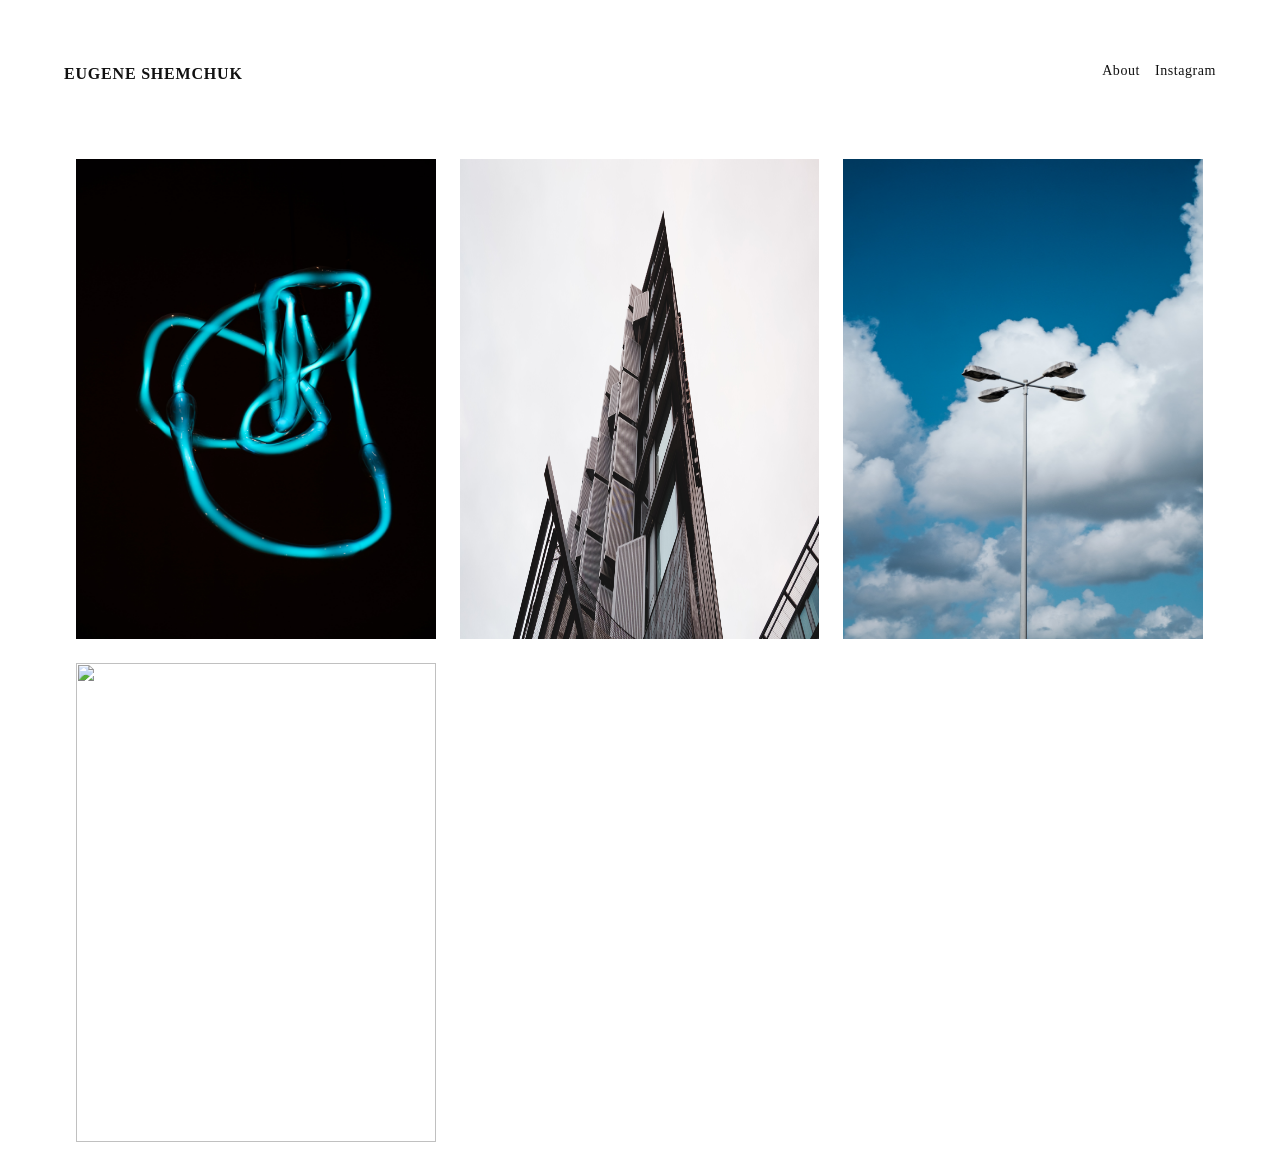
==== commit f893470a: "new version of a website" ====
--- a/index.html
+++ b/index.html
@@ -1,498 +1 @@
-
-<!doctype html>
-<html lang="en">
-<head>
-	<meta charset="UTF-8" />
-	<meta name="viewport" content="width=device-width, initial-scale=1" />
-	<link rel="profile" href="https://gmpg.org/xfn/11" />
-	<title>Shemchuk Eugene &#8211; Portfolio</title>
-<link rel='dns-prefetch' href='//s2.wp.com' />
-<link rel='dns-prefetch' href='//s1.wp.com' />
-<link rel='dns-prefetch' href='//s0.wp.com' />
-<link rel='dns-prefetch' href='//wordpress.com' />
-<link rel='dns-prefetch' href='//widgets.wp.com' />
-<link rel='dns-prefetch' href='//fonts.googleapis.com' />
-<link rel="alternate" type="application/rss+xml" title="SHEMCHUK EUGENE &raquo; Feed" href="https://eugeneshemchuk.wordpress.com/feed/" />
-<link rel="alternate" type="application/rss+xml" title="SHEMCHUK EUGENE &raquo; Comments Feed" href="https://eugeneshemchuk.wordpress.com/comments/feed/" />
-	<script type="text/javascript">
-		/* <![CDATA[ */
-		function addLoadEvent(func) {
-			var oldonload = window.onload;
-			if (typeof window.onload != 'function') {
-				window.onload = func;
-			} else {
-				window.onload = function () {
-					oldonload();
-					func();
-				}
-			}
-		}
-		/* ]]> */
-	</script>
-			<script type="text/javascript">
-			window._wpemojiSettings = {"baseUrl":"https:\/\/s0.wp.com\/wp-content\/mu-plugins\/wpcom-smileys\/twemoji\/2\/72x72\/","ext":".png","svgUrl":"https:\/\/s0.wp.com\/wp-content\/mu-plugins\/wpcom-smileys\/twemoji\/2\/svg\/","svgExt":".svg","source":{"concatemoji":"https:\/\/s2.wp.com\/wp-includes\/js\/wp-emoji-release.min.js?m=1572020829h&ver=5.3-beta2-46382"}};
-			!function(e,a,t){var r,n,o,i,p=a.createElement("canvas"),s=p.getContext&&p.getContext("2d");function c(e,t){var a=String.fromCharCode;s.clearRect(0,0,p.width,p.height),s.fillText(a.apply(this,e),0,0);var r=p.toDataURL();return s.clearRect(0,0,p.width,p.height),s.fillText(a.apply(this,t),0,0),r===p.toDataURL()}function l(e){if(!s||!s.fillText)return!1;switch(s.textBaseline="top",s.font="600 32px Arial",e){case"flag":return!c([127987,65039,8205,9895,65039],[127987,65039,8203,9895,65039])&&(!c([55356,56826,55356,56819],[55356,56826,8203,55356,56819])&&!c([55356,57332,56128,56423,56128,56418,56128,56421,56128,56430,56128,56423,56128,56447],[55356,57332,8203,56128,56423,8203,56128,56418,8203,56128,56421,8203,56128,56430,8203,56128,56423,8203,56128,56447]));case"emoji":return!c([55357,56424,55356,57342,8205,55358,56605,8205,55357,56424,55356,57340],[55357,56424,55356,57342,8203,55358,56605,8203,55357,56424,55356,57340])}return!1}function d(e){var t=a.createElement("script");t.src=e,t.defer=t.type="text/javascript",a.getElementsByTagName("head")[0].appendChild(t)}for(i=Array("flag","emoji"),t.supports={everything:!0,everythingExceptFlag:!0},o=0;o<i.length;o++)t.supports[i[o]]=l(i[o]),t.supports.everything=t.supports.everything&&t.supports[i[o]],"flag"!==i[o]&&(t.supports.everythingExceptFlag=t.supports.everythingExceptFlag&&t.supports[i[o]]);t.supports.everythingExceptFlag=t.supports.everythingExceptFlag&&!t.supports.flag,t.DOMReady=!1,t.readyCallback=function(){t.DOMReady=!0},t.supports.everything||(n=function(){t.readyCallback()},a.addEventListener?(a.addEventListener("DOMContentLoaded",n,!1),e.addEventListener("load",n,!1)):(e.attachEvent("onload",n),a.attachEvent("onreadystatechange",function(){"complete"===a.readyState&&t.readyCallback()})),(r=t.source||{}).concatemoji?d(r.concatemoji):r.wpemoji&&r.twemoji&&(d(r.twemoji),d(r.wpemoji)))}(window,document,window._wpemojiSettings);
-		</script>
-		<style type="text/css">
-img.wp-smiley,
-img.emoji {
-	display: inline !important;
-	border: none !important;
-	box-shadow: none !important;
-	height: 1em !important;
-	width: 1em !important;
-	margin: 0 .07em !important;
-	vertical-align: -0.1em !important;
-	background: none !important;
-	padding: 0 !important;
-}
-</style>
-	<link rel='stylesheet' id='all-css-0-1' href='https://s2.wp.com/_static/??-eJydUstywjAM/KHaJrTQ9tDhW2zHBIFfY8ml/H2FE3KANtPpJeOVd1drKeqchU2RXCQVqsi+DhBRnbNNQWAA7y53SFrEJ/WzDKtBWyATJEb75H06L/EP6dMVYaox3rGaLt7NdIjW157LXFC9xgOwAcoA8ZFyREV8fzLpaz4s9fVwuqocZW1PoqEH+o07VIbGlYFvilNb+SZXylTwvTI+Nbkpulzu4v/bhg4u/MWmqW67mcByBJsmWie7rexUD0hjc5SjsuX5Vb+v3gsEcsL1QBCHaZ5qJbtnlRMS8iuQxjSj/X11aSu65+UKo8v0qBmPIlAxUfsJ5sOS23XMXA9Z05UROLN2nmcbaUk2zdPk4hAFfwPUINpSWrtd+Og2r+uXTdet34/fMTY2Ew==?cssminify=yes' type='text/css' media='all' />
-<style id='wpcom-admin-bar-inline-css'>
-
-			.admin-bar {
-				position: inherit !important;
-				top: auto !important;
-			}
-			.admin-bar .goog-te-banner-frame {
-				top: 32px !important
-			}
-			@media screen and (max-width: 782px) {
-				.admin-bar .goog-te-banner-frame {
-					top: 46px !important;
-				}
-			}
-			@media screen and (max-width: 480px) {
-				.admin-bar .goog-te-banner-frame {
-					position: absolute;
-				}
-			}
-		
-</style>
-<link rel='stylesheet' id='wpcom-block-editor-styles-css'  href='//widgets.wp.com/wpcom-block-editor/common.min.css?ver=20191101125748' media='all' />
-<link rel='stylesheet' id='all-css-2-1' href='https://s1.wp.com/wp-content/mu-plugins/comment-likes/css/comment-likes.css?m=1407378799h&cssminify=yes' type='text/css' media='all' />
-<link rel='stylesheet' id='print-css-3-1' href='https://s1.wp.com/wp-content/themes/pub/varia/print.css?m=1571655471h&cssminify=yes' type='text/css' media='print' />
-<link rel='stylesheet' id='all-css-4-1' href='https://s0.wp.com/_static/??-eJx9jd0OgjAMhV/I2khEvTE+SxllTrd12QqEtxfiDf6Eu570+87BMYGRqBwV9c6BC6a+wUCTp9hi0cnz3pSyw//gQNkRumjeKIzJSPgRQg/J99bFgqNrLWtB7uevPB2DpxGVQ/Kkc+n/xVWBZQEvhtRJ/AjQeXJ5S42yLFAbXISGMgzVFp258WLn0+JMreKWpFIgc5Ks0EkO33lRb+F6qM9VXV9O1fHxApyZj8A=?cssminify=yes' type='text/css' media='all' />
-<link rel='stylesheet' id='mayland-fonts-css'  href='https://fonts.googleapis.com/css?family=Poppins%3A400%2C400i%2C600%2C600i&#038;subset=latin%2Clatin-ext' media='all' />
-<link rel='stylesheet' id='all-css-6-1' href='https://s1.wp.com/_static/??-eJx9kNEKwjAMRX/IGhyb+iJ+S9bVrpI2pUmV/b0b6FCEPeUmnHseAs9sLCd1SUFHF51Arj1EnAjTAKITub0V2cEXGKvJVH1IAjjEkEyPZa6IujInww9XShhm1XrbVFgNnBbFmrbwzKLmRhgKyIglJP+ZWy1hG5AMseff5a/0/sLYgifukRbgGi+H7tR03fnYtPcXnfZy1Q==?cssminify=yes' type='text/css' media='all' />
-<script type='text/javascript' src='https://s1.wp.com/_static/??-eJx9kFEKwjAMQC9kV2R0+COeZavZyGzT2qQbenr7MRFHFQIh5JHkRa9RIVmXr8B6LnHPkB5bamY+6H+A8jilXqDxSG/YBhIg0T6r6PKExJrzwDZhFAylGoNzYd3jZXQMLB6Y+wkqXR8GdKAyQyoASblqDBXu2wBpQagt24mCxN7eVALGJ9S8OX4Ufz9soy7+fDTm1JquM+38AkldhUA='></script>
-<link rel="EditURI" type="application/rsd+xml" title="RSD" href="https://eugeneshemchuk.wordpress.com/xmlrpc.php?rsd" />
-<link rel="wlwmanifest" type="application/wlwmanifest+xml" href="https://s1.wp.com/wp-includes/wlwmanifest.xml" /> 
-<meta name="generator" content="WordPress.com" />
-<link rel="canonical" href="https://eugeneshemchuk.wordpress.com/" />
-<link rel='shortlink' href='https://wp.me/Pa5Otj-n' />
-<link rel="alternate" type="application/json+oembed" href="https://public-api.wordpress.com/oembed/?format=json&amp;url=https%3A%2F%2Feugeneshemchuk.wordpress.com%2F&amp;for=wpcom-auto-discovery" /><link rel="alternate" type="application/xml+oembed" href="https://public-api.wordpress.com/oembed/?format=xml&amp;url=https%3A%2F%2Feugeneshemchuk.wordpress.com%2F&amp;for=wpcom-auto-discovery" />
-<!-- Jetpack Open Graph Tags -->
-<meta property="og:type" content="website" />
-<meta property="og:title" content="SHEMCHUK EUGENE" />
-<meta property="og:description" content="Portfolio" />
-<meta property="og:url" content="https://eugeneshemchuk.wordpress.com/" />
-<meta property="og:site_name" content="SHEMCHUK EUGENE" />
-<meta property="og:image" content="https://eugeneshemchuk.files.wordpress.com/2019/11/dscf2570.jpg" />
-<meta property="og:locale" content="en_US" />
-<meta name="twitter:site" content="@wordpressdotcom" />
-<meta name="twitter:text:title" content="My work" />
-<meta name="twitter:card" content="summary" />
-<meta property="fb:app_id" content="249643311490" />
-<meta property="article:publisher" content="https://www.facebook.com/WordPresscom" />
-
-<!-- End Jetpack Open Graph Tags -->
-<link rel="search" type="application/opensearchdescription+xml" href="https://eugeneshemchuk.wordpress.com/osd.xml" title="SHEMCHUK EUGENE" />
-<link rel="search" type="application/opensearchdescription+xml" href="https://s1.wp.com/opensearch.xml" title="WordPress.com" />
-<meta name="application-name" content="SHEMCHUK EUGENE" /><meta name="msapplication-window" content="width=device-width;height=device-height" /><meta name="msapplication-tooltip" content="Portfolio" /><meta name="msapplication-task" content="name=Edit page;action-uri=https://wordpress.com/page/eugeneshemchuk.wordpress.com/23;icon-uri=https://s1.wp.com/i/icons/page.ico" /><meta name="msapplication-task" content="name=Write a post;action-uri=https://wordpress.com/post/eugeneshemchuk.wordpress.com;icon-uri=https://s2.wp.com/i/icons/post.ico" /><meta name="msapplication-task" content="name=Moderate comments;action-uri=https://eugeneshemchuk.wordpress.com/wp-admin/edit-comments.php?comment_status=moderated;icon-uri=https://s2.wp.com/i/icons/comment.ico" /><meta name="msapplication-task" content="name=Upload new media;action-uri=https://eugeneshemchuk.wordpress.com/wp-admin/media-new.php;icon-uri=https://s2.wp.com/i/icons/media.ico" /><meta name="msapplication-task" content="name=Blog stats;action-uri=https://eugeneshemchuk.wordpress.com/wp-admin/index.php?page=stats;icon-uri=https://s1.wp.com/i/icons/stats.ico" /><style type="text/css" media="print">#wpadminbar { display:none; }</style>
-	<style type="text/css" media="screen">
-	html { margin-top: 32px !important; }
-	* html body { margin-top: 32px !important; }
-	@media screen and ( max-width: 782px ) {
-		html { margin-top: 46px !important; }
-		* html body { margin-top: 46px !important; }
-	}
-</style>
-	<link rel="icon" href="https://eugeneshemchuk.files.wordpress.com/2018/07/cropped-dsc_0104-2.jpg?w=32" sizes="32x32" />
-<link rel="icon" href="https://eugeneshemchuk.files.wordpress.com/2018/07/cropped-dsc_0104-2.jpg?w=192" sizes="192x192" />
-<link rel="apple-touch-icon-precomposed" href="https://eugeneshemchuk.files.wordpress.com/2018/07/cropped-dsc_0104-2.jpg?w=180" />
-<meta name="msapplication-TileImage" content="https://eugeneshemchuk.files.wordpress.com/2018/07/cropped-dsc_0104-2.jpg?w=270" />
-</head>
-
-<body class="home page-template-default page page-id-23 logged-in admin-bar no-customize-support wp-embed-responsive customizer-styles-applied singular image-filters-enabled hide-homepage-title highlander-enabled highlander-light">
-<div id="page" class="site">
-	<a class="skip-link screen-reader-text" href="#content">Skip to content</a>
-
-	
-		<header id="masthead" class="site-header responsive-max-width">
-
-			<div class="site-branding">
-
-								<p class="site-title"><a href="https://eugeneshemchuk.wordpress.com/" rel="home">SHEMCHUK EUGENE</a></p>
-			
-				<p class="site-description">
-				Portfolio			</p>
-	</div><!-- .site-branding -->
-
-							<nav id="site-navigation" class="main-navigation" aria-label="Main Navigation">
-					<input type="checkbox" role="button" aria-haspopup="true" id="toggle" class="hide-visually">
-					<label for="toggle" id="toggle-menu" class="button">
-						Menu						<span class="dropdown-icon open">+</span>
-						<span class="dropdown-icon close">&times;</span>
-						<span class="hide-visually expanded-text">expanded</span>
-						<span class="hide-visually collapsed-text">collapsed</span>
-					</label>
-					<div class="menu-primary-container"><ul id="menu-primary" class="main-menu" aria-label="submenu"><li id="menu-item-11" class="menu-item menu-item-type-post_type menu-item-object-page menu-item-home current-menu-item page_item page-item-23 current_page_item menu-item-11"><a href="https://eugeneshemchuk.wordpress.com/" aria-current="page">My work</a></li>
-<li id="menu-item-10" class="menu-item menu-item-type-post_type menu-item-object-page menu-item-10"><a href="https://eugeneshemchuk.wordpress.com/contact/">Contact</a></li>
-</ul></div>				</nav><!-- #site-navigation -->
-			
-			
-		</header><!-- #masthead -->
-
-	
-	<div id="content" class="site-content">
-
-	<section id="primary" class="content-area">
-		<main id="main" class="site-main">
-
-			
-<article id="post-23" class="post-23 page type-page status-publish hentry entry">
-
-	<header class="entry-header responsive-max-width">
-		
-<h1 class="entry-title">My work</h1>
-	</header>
-
-	<div class="entry-content">
-		
-<div class="wp-block-group alignfull has-background-background-color has-background"><div class="wp-block-group__inner-container">
-<div class="wp-block-coblocks-gallery-masonry alignfull"><div class="coblocks-gallery has-caption-style-dark has-gutter"><ul class="has-grid-lrg has-gutter-30 has-gutter-mobile-15"><li class="coblocks-gallery--item"><figure class="coblocks-gallery--figure"><a href="https://eugeneshemchuk.files.wordpress.com/2019/11/dscf0531.jpg?w=683" rel=""><img data-attachment-id="37" data-permalink="https://eugeneshemchuk.wordpress.com/dscf0531/" data-orig-file="https://eugeneshemchuk.files.wordpress.com/2019/11/dscf0531.jpg" data-orig-size="3333,5000" data-comments-opened="1" data-image-meta="{&quot;aperture&quot;:&quot;14&quot;,&quot;credit&quot;:&quot;&quot;,&quot;camera&quot;:&quot;X-T1&quot;,&quot;caption&quot;:&quot;&quot;,&quot;created_timestamp&quot;:&quot;1560098893&quot;,&quot;copyright&quot;:&quot;&quot;,&quot;focal_length&quot;:&quot;27&quot;,&quot;iso&quot;:&quot;200&quot;,&quot;shutter_speed&quot;:&quot;0.0125&quot;,&quot;title&quot;:&quot;&quot;,&quot;orientation&quot;:&quot;0&quot;}" data-image-title="dscf0531" data-image-description="" data-medium-file="https://eugeneshemchuk.files.wordpress.com/2019/11/dscf0531.jpg?w=200" data-large-file="https://eugeneshemchuk.files.wordpress.com/2019/11/dscf0531.jpg?w=683" src="https://eugeneshemchuk.files.wordpress.com/2019/11/dscf0531.jpg?w=683" alt="" data-id="37" data-imglink="" data-link="https://eugeneshemchuk.wordpress.com/dscf0531/" class="wp-image-37" srcset="https://eugeneshemchuk.files.wordpress.com/2019/11/dscf0531.jpg?w=683 683w, https://eugeneshemchuk.files.wordpress.com/2019/11/dscf0531.jpg?w=1366 1366w, https://eugeneshemchuk.files.wordpress.com/2019/11/dscf0531.jpg?w=100 100w, https://eugeneshemchuk.files.wordpress.com/2019/11/dscf0531.jpg?w=200 200w, https://eugeneshemchuk.files.wordpress.com/2019/11/dscf0531.jpg?w=768 768w" sizes="(max-width: 683px) 100vw, 683px" /></a></figure></li><li class="coblocks-gallery--item"><figure class="coblocks-gallery--figure"><a href="https://eugeneshemchuk.files.wordpress.com/2019/11/dscf0553.jpg?w=1024" rel=""><img data-attachment-id="38" data-permalink="https://eugeneshemchuk.wordpress.com/dscf0553/" data-orig-file="https://eugeneshemchuk.files.wordpress.com/2019/11/dscf0553.jpg" data-orig-size="5000,3333" data-comments-opened="1" data-image-meta="{&quot;aperture&quot;:&quot;5&quot;,&quot;credit&quot;:&quot;&quot;,&quot;camera&quot;:&quot;X-T1&quot;,&quot;caption&quot;:&quot;&quot;,&quot;created_timestamp&quot;:&quot;1560100187&quot;,&quot;copyright&quot;:&quot;&quot;,&quot;focal_length&quot;:&quot;27&quot;,&quot;iso&quot;:&quot;320&quot;,&quot;shutter_speed&quot;:&quot;0.008&quot;,&quot;title&quot;:&quot;&quot;,&quot;orientation&quot;:&quot;0&quot;}" data-image-title="dscf0553" data-image-description="" data-medium-file="https://eugeneshemchuk.files.wordpress.com/2019/11/dscf0553.jpg?w=300" data-large-file="https://eugeneshemchuk.files.wordpress.com/2019/11/dscf0553.jpg?w=750" src="https://eugeneshemchuk.files.wordpress.com/2019/11/dscf0553.jpg?w=1024" alt="" data-id="38" data-imglink="" data-link="https://eugeneshemchuk.wordpress.com/dscf0553/" class="wp-image-38" srcset="https://eugeneshemchuk.files.wordpress.com/2019/11/dscf0553.jpg?w=1024 1024w, https://eugeneshemchuk.files.wordpress.com/2019/11/dscf0553.jpg?w=2048 2048w, https://eugeneshemchuk.files.wordpress.com/2019/11/dscf0553.jpg?w=150 150w, https://eugeneshemchuk.files.wordpress.com/2019/11/dscf0553.jpg?w=300 300w, https://eugeneshemchuk.files.wordpress.com/2019/11/dscf0553.jpg?w=768 768w" sizes="(max-width: 1024px) 100vw, 1024px" /></a></figure></li><li class="coblocks-gallery--item"><figure class="coblocks-gallery--figure"><a href="https://eugeneshemchuk.files.wordpress.com/2019/11/dscf0556.jpg?w=1024" rel=""><img data-attachment-id="39" data-permalink="https://eugeneshemchuk.wordpress.com/dscf0556/" data-orig-file="https://eugeneshemchuk.files.wordpress.com/2019/11/dscf0556.jpg" data-orig-size="5000,3333" data-comments-opened="1" data-image-meta="{&quot;aperture&quot;:&quot;2.8&quot;,&quot;credit&quot;:&quot;&quot;,&quot;camera&quot;:&quot;X-T1&quot;,&quot;caption&quot;:&quot;&quot;,&quot;created_timestamp&quot;:&quot;1560100294&quot;,&quot;copyright&quot;:&quot;&quot;,&quot;focal_length&quot;:&quot;27&quot;,&quot;iso&quot;:&quot;200&quot;,&quot;shutter_speed&quot;:&quot;0.00071428571428571&quot;,&quot;title&quot;:&quot;&quot;,&quot;orientation&quot;:&quot;0&quot;}" data-image-title="dscf0556" data-image-description="" data-medium-file="https://eugeneshemchuk.files.wordpress.com/2019/11/dscf0556.jpg?w=300" data-large-file="https://eugeneshemchuk.files.wordpress.com/2019/11/dscf0556.jpg?w=750" src="https://eugeneshemchuk.files.wordpress.com/2019/11/dscf0556.jpg?w=1024" alt="" data-id="39" data-imglink="" data-link="https://eugeneshemchuk.wordpress.com/dscf0556/" class="wp-image-39" srcset="https://eugeneshemchuk.files.wordpress.com/2019/11/dscf0556.jpg?w=1024 1024w, https://eugeneshemchuk.files.wordpress.com/2019/11/dscf0556.jpg?w=2048 2048w, https://eugeneshemchuk.files.wordpress.com/2019/11/dscf0556.jpg?w=150 150w, https://eugeneshemchuk.files.wordpress.com/2019/11/dscf0556.jpg?w=300 300w, https://eugeneshemchuk.files.wordpress.com/2019/11/dscf0556.jpg?w=768 768w" sizes="(max-width: 1024px) 100vw, 1024px" /></a></figure></li><li class="coblocks-gallery--item"><figure class="coblocks-gallery--figure"><a href="https://eugeneshemchuk.files.wordpress.com/2019/11/dscf0596.jpg?w=1024" rel=""><img data-attachment-id="40" data-permalink="https://eugeneshemchuk.wordpress.com/dscf0596/" data-orig-file="https://eugeneshemchuk.files.wordpress.com/2019/11/dscf0596.jpg" data-orig-size="5000,3333" data-comments-opened="1" data-image-meta="{&quot;aperture&quot;:&quot;2.8&quot;,&quot;credit&quot;:&quot;&quot;,&quot;camera&quot;:&quot;X-T1&quot;,&quot;caption&quot;:&quot;&quot;,&quot;created_timestamp&quot;:&quot;1560103019&quot;,&quot;copyright&quot;:&quot;&quot;,&quot;focal_length&quot;:&quot;27&quot;,&quot;iso&quot;:&quot;200&quot;,&quot;shutter_speed&quot;:&quot;0.004&quot;,&quot;title&quot;:&quot;&quot;,&quot;orientation&quot;:&quot;0&quot;}" data-image-title="dscf0596" data-image-description="" data-medium-file="https://eugeneshemchuk.files.wordpress.com/2019/11/dscf0596.jpg?w=300" data-large-file="https://eugeneshemchuk.files.wordpress.com/2019/11/dscf0596.jpg?w=750" src="https://eugeneshemchuk.files.wordpress.com/2019/11/dscf0596.jpg?w=1024" alt="" data-id="40" data-imglink="" data-link="https://eugeneshemchuk.wordpress.com/dscf0596/" class="wp-image-40" srcset="https://eugeneshemchuk.files.wordpress.com/2019/11/dscf0596.jpg?w=1024 1024w, https://eugeneshemchuk.files.wordpress.com/2019/11/dscf0596.jpg?w=2048 2048w, https://eugeneshemchuk.files.wordpress.com/2019/11/dscf0596.jpg?w=150 150w, https://eugeneshemchuk.files.wordpress.com/2019/11/dscf0596.jpg?w=300 300w, https://eugeneshemchuk.files.wordpress.com/2019/11/dscf0596.jpg?w=768 768w" sizes="(max-width: 1024px) 100vw, 1024px" /></a></figure></li><li class="coblocks-gallery--item"><figure class="coblocks-gallery--figure"><a href="https://eugeneshemchuk.files.wordpress.com/2019/11/dscf0598.jpg?w=1024" rel=""><img data-attachment-id="41" data-permalink="https://eugeneshemchuk.wordpress.com/dscf0598/" data-orig-file="https://eugeneshemchuk.files.wordpress.com/2019/11/dscf0598.jpg" data-orig-size="5000,3333" data-comments-opened="1" data-image-meta="{&quot;aperture&quot;:&quot;2.8&quot;,&quot;credit&quot;:&quot;&quot;,&quot;camera&quot;:&quot;X-T1&quot;,&quot;caption&quot;:&quot;&quot;,&quot;created_timestamp&quot;:&quot;1560103083&quot;,&quot;copyright&quot;:&quot;&quot;,&quot;focal_length&quot;:&quot;27&quot;,&quot;iso&quot;:&quot;200&quot;,&quot;shutter_speed&quot;:&quot;0.004&quot;,&quot;title&quot;:&quot;&quot;,&quot;orientation&quot;:&quot;0&quot;}" data-image-title="dscf0598" data-image-description="" data-medium-file="https://eugeneshemchuk.files.wordpress.com/2019/11/dscf0598.jpg?w=300" data-large-file="https://eugeneshemchuk.files.wordpress.com/2019/11/dscf0598.jpg?w=750" src="https://eugeneshemchuk.files.wordpress.com/2019/11/dscf0598.jpg?w=1024" alt="" data-id="41" data-imglink="" data-link="https://eugeneshemchuk.wordpress.com/dscf0598/" class="wp-image-41" srcset="https://eugeneshemchuk.files.wordpress.com/2019/11/dscf0598.jpg?w=1024 1024w, https://eugeneshemchuk.files.wordpress.com/2019/11/dscf0598.jpg?w=2048 2048w, https://eugeneshemchuk.files.wordpress.com/2019/11/dscf0598.jpg?w=150 150w, https://eugeneshemchuk.files.wordpress.com/2019/11/dscf0598.jpg?w=300 300w, https://eugeneshemchuk.files.wordpress.com/2019/11/dscf0598.jpg?w=768 768w" sizes="(max-width: 1024px) 100vw, 1024px" /></a></figure></li><li class="coblocks-gallery--item"><figure class="coblocks-gallery--figure"><a href="https://eugeneshemchuk.files.wordpress.com/2019/11/dscf0545.jpg?w=1024" rel=""><img data-attachment-id="42" data-permalink="https://eugeneshemchuk.wordpress.com/dscf0545/" data-orig-file="https://eugeneshemchuk.files.wordpress.com/2019/11/dscf0545.jpg" data-orig-size="5000,3333" data-comments-opened="1" data-image-meta="{&quot;aperture&quot;:&quot;8&quot;,&quot;credit&quot;:&quot;&quot;,&quot;camera&quot;:&quot;X-T1&quot;,&quot;caption&quot;:&quot;&quot;,&quot;created_timestamp&quot;:&quot;1560099852&quot;,&quot;copyright&quot;:&quot;&quot;,&quot;focal_length&quot;:&quot;27&quot;,&quot;iso&quot;:&quot;200&quot;,&quot;shutter_speed&quot;:&quot;0.01&quot;,&quot;title&quot;:&quot;&quot;,&quot;orientation&quot;:&quot;0&quot;}" data-image-title="dscf0545" data-image-description="" data-medium-file="https://eugeneshemchuk.files.wordpress.com/2019/11/dscf0545.jpg?w=300" data-large-file="https://eugeneshemchuk.files.wordpress.com/2019/11/dscf0545.jpg?w=750" src="https://eugeneshemchuk.files.wordpress.com/2019/11/dscf0545.jpg?w=1024" alt="" data-id="42" data-imglink="" data-link="https://eugeneshemchuk.wordpress.com/dscf0545/" class="wp-image-42" srcset="https://eugeneshemchuk.files.wordpress.com/2019/11/dscf0545.jpg?w=1024 1024w, https://eugeneshemchuk.files.wordpress.com/2019/11/dscf0545.jpg?w=2048 2048w, https://eugeneshemchuk.files.wordpress.com/2019/11/dscf0545.jpg?w=150 150w, https://eugeneshemchuk.files.wordpress.com/2019/11/dscf0545.jpg?w=300 300w, https://eugeneshemchuk.files.wordpress.com/2019/11/dscf0545.jpg?w=768 768w" sizes="(max-width: 1024px) 100vw, 1024px" /></a></figure></li><li class="coblocks-gallery--item"><figure class="coblocks-gallery--figure"><a href="https://eugeneshemchuk.files.wordpress.com/2019/11/dscf1901.jpg" rel=""><img data-attachment-id="43" data-permalink="https://eugeneshemchuk.wordpress.com/dscf1901/" data-orig-file="https://eugeneshemchuk.files.wordpress.com/2019/11/dscf1901.jpg" data-orig-size="2500,1667" data-comments-opened="1" data-image-meta="{&quot;aperture&quot;:&quot;3.6&quot;,&quot;credit&quot;:&quot;&quot;,&quot;camera&quot;:&quot;X-T1&quot;,&quot;caption&quot;:&quot;&quot;,&quot;created_timestamp&quot;:&quot;1563831726&quot;,&quot;copyright&quot;:&quot;&quot;,&quot;focal_length&quot;:&quot;32.9&quot;,&quot;iso&quot;:&quot;200&quot;,&quot;shutter_speed&quot;:&quot;0.0125&quot;,&quot;title&quot;:&quot;&quot;,&quot;orientation&quot;:&quot;0&quot;}" data-image-title="dscf1901" data-image-description="" data-medium-file="https://eugeneshemchuk.files.wordpress.com/2019/11/dscf1901.jpg?w=300" data-large-file="https://eugeneshemchuk.files.wordpress.com/2019/11/dscf1901.jpg?w=750" src="https://eugeneshemchuk.files.wordpress.com/2019/11/dscf1901.jpg" alt="" data-id="43" data-link="https://eugeneshemchuk.wordpress.com/dscf1901/" class="wp-image-43" /></a></figure></li><li class="coblocks-gallery--item"><figure class="coblocks-gallery--figure"><a href="https://eugeneshemchuk.files.wordpress.com/2019/11/dscf1841.jpg" rel=""><img data-attachment-id="44" data-permalink="https://eugeneshemchuk.wordpress.com/dscf1841/" data-orig-file="https://eugeneshemchuk.files.wordpress.com/2019/11/dscf1841.jpg" data-orig-size="2500,1667" data-comments-opened="1" data-image-meta="{&quot;aperture&quot;:&quot;11&quot;,&quot;credit&quot;:&quot;&quot;,&quot;camera&quot;:&quot;X-T1&quot;,&quot;caption&quot;:&quot;&quot;,&quot;created_timestamp&quot;:&quot;1563733527&quot;,&quot;copyright&quot;:&quot;&quot;,&quot;focal_length&quot;:&quot;27&quot;,&quot;iso&quot;:&quot;200&quot;,&quot;shutter_speed&quot;:&quot;0.0055555555555556&quot;,&quot;title&quot;:&quot;&quot;,&quot;orientation&quot;:&quot;0&quot;}" data-image-title="dscf1841" data-image-description="" data-medium-file="https://eugeneshemchuk.files.wordpress.com/2019/11/dscf1841.jpg?w=300" data-large-file="https://eugeneshemchuk.files.wordpress.com/2019/11/dscf1841.jpg?w=750" src="https://eugeneshemchuk.files.wordpress.com/2019/11/dscf1841.jpg" alt="" data-id="44" data-link="https://eugeneshemchuk.wordpress.com/dscf1841/" class="wp-image-44" /></a></figure></li><li class="coblocks-gallery--item"><figure class="coblocks-gallery--figure"><a href="https://eugeneshemchuk.files.wordpress.com/2019/11/dscf0423.jpg" rel=""><img data-attachment-id="45" data-permalink="https://eugeneshemchuk.wordpress.com/dscf0423/" data-orig-file="https://eugeneshemchuk.files.wordpress.com/2019/11/dscf0423.jpg" data-orig-size="3000,2000" data-comments-opened="1" data-image-meta="{&quot;aperture&quot;:&quot;8&quot;,&quot;credit&quot;:&quot;&quot;,&quot;camera&quot;:&quot;X-T1&quot;,&quot;caption&quot;:&quot;&quot;,&quot;created_timestamp&quot;:&quot;1559941411&quot;,&quot;copyright&quot;:&quot;&quot;,&quot;focal_length&quot;:&quot;27&quot;,&quot;iso&quot;:&quot;200&quot;,&quot;shutter_speed&quot;:&quot;0.00625&quot;,&quot;title&quot;:&quot;&quot;,&quot;orientation&quot;:&quot;0&quot;}" data-image-title="dscf0423" data-image-description="" data-medium-file="https://eugeneshemchuk.files.wordpress.com/2019/11/dscf0423.jpg?w=300" data-large-file="https://eugeneshemchuk.files.wordpress.com/2019/11/dscf0423.jpg?w=750" src="https://eugeneshemchuk.files.wordpress.com/2019/11/dscf0423.jpg" alt="" data-id="45" data-link="https://eugeneshemchuk.wordpress.com/dscf0423/" class="wp-image-45" /></a></figure></li><li class="coblocks-gallery--item"><figure class="coblocks-gallery--figure"><a href="https://eugeneshemchuk.files.wordpress.com/2019/11/dscf1578-2.jpg" rel=""><img data-attachment-id="46" data-permalink="https://eugeneshemchuk.wordpress.com/dscf1578-2/" data-orig-file="https://eugeneshemchuk.files.wordpress.com/2019/11/dscf1578-2.jpg" data-orig-size="3000,2000" data-comments-opened="1" data-image-meta="{&quot;aperture&quot;:&quot;7.1&quot;,&quot;credit&quot;:&quot;&quot;,&quot;camera&quot;:&quot;X-T1&quot;,&quot;caption&quot;:&quot;&quot;,&quot;created_timestamp&quot;:&quot;1563043977&quot;,&quot;copyright&quot;:&quot;&quot;,&quot;focal_length&quot;:&quot;27&quot;,&quot;iso&quot;:&quot;200&quot;,&quot;shutter_speed&quot;:&quot;0.00625&quot;,&quot;title&quot;:&quot;&quot;,&quot;orientation&quot;:&quot;0&quot;}" data-image-title="dscf1578-2" data-image-description="" data-medium-file="https://eugeneshemchuk.files.wordpress.com/2019/11/dscf1578-2.jpg?w=300" data-large-file="https://eugeneshemchuk.files.wordpress.com/2019/11/dscf1578-2.jpg?w=750" src="https://eugeneshemchuk.files.wordpress.com/2019/11/dscf1578-2.jpg" alt="" data-id="46" data-link="https://eugeneshemchuk.wordpress.com/dscf1578-2/" class="wp-image-46" /></a></figure></li><li class="coblocks-gallery--item"><figure class="coblocks-gallery--figure"><a href="https://eugeneshemchuk.files.wordpress.com/2019/11/dscf1522.jpg" rel=""><img data-attachment-id="47" data-permalink="https://eugeneshemchuk.wordpress.com/dscf1522/" data-orig-file="https://eugeneshemchuk.files.wordpress.com/2019/11/dscf1522.jpg" data-orig-size="3000,2000" data-comments-opened="1" data-image-meta="{&quot;aperture&quot;:&quot;11&quot;,&quot;credit&quot;:&quot;&quot;,&quot;camera&quot;:&quot;X-T1&quot;,&quot;caption&quot;:&quot;&quot;,&quot;created_timestamp&quot;:&quot;1563035994&quot;,&quot;copyright&quot;:&quot;&quot;,&quot;focal_length&quot;:&quot;27&quot;,&quot;iso&quot;:&quot;200&quot;,&quot;shutter_speed&quot;:&quot;0.0055555555555556&quot;,&quot;title&quot;:&quot;&quot;,&quot;orientation&quot;:&quot;0&quot;}" data-image-title="dscf1522" data-image-description="" data-medium-file="https://eugeneshemchuk.files.wordpress.com/2019/11/dscf1522.jpg?w=300" data-large-file="https://eugeneshemchuk.files.wordpress.com/2019/11/dscf1522.jpg?w=750" src="https://eugeneshemchuk.files.wordpress.com/2019/11/dscf1522.jpg" alt="" data-id="47" data-link="https://eugeneshemchuk.wordpress.com/dscf1522/" class="wp-image-47" /></a></figure></li><li class="coblocks-gallery--item"><figure class="coblocks-gallery--figure"><a href="https://eugeneshemchuk.files.wordpress.com/2019/11/dscf1554.jpg" rel=""><img data-attachment-id="48" data-permalink="https://eugeneshemchuk.wordpress.com/dscf1554/" data-orig-file="https://eugeneshemchuk.files.wordpress.com/2019/11/dscf1554.jpg" data-orig-size="3000,2000" data-comments-opened="1" data-image-meta="{&quot;aperture&quot;:&quot;2.8&quot;,&quot;credit&quot;:&quot;&quot;,&quot;camera&quot;:&quot;X-T1&quot;,&quot;caption&quot;:&quot;&quot;,&quot;created_timestamp&quot;:&quot;1563042502&quot;,&quot;copyright&quot;:&quot;&quot;,&quot;focal_length&quot;:&quot;27&quot;,&quot;iso&quot;:&quot;200&quot;,&quot;shutter_speed&quot;:&quot;0.008&quot;,&quot;title&quot;:&quot;&quot;,&quot;orientation&quot;:&quot;0&quot;}" data-image-title="dscf1554" data-image-description="" data-medium-file="https://eugeneshemchuk.files.wordpress.com/2019/11/dscf1554.jpg?w=300" data-large-file="https://eugeneshemchuk.files.wordpress.com/2019/11/dscf1554.jpg?w=750" src="https://eugeneshemchuk.files.wordpress.com/2019/11/dscf1554.jpg" alt="" data-id="48" data-link="https://eugeneshemchuk.wordpress.com/dscf1554/" class="wp-image-48" /></a></figure></li><li class="coblocks-gallery--item"><figure class="coblocks-gallery--figure"><a href="https://eugeneshemchuk.files.wordpress.com/2019/11/dscf2450.jpg" rel=""><img data-attachment-id="49" data-permalink="https://eugeneshemchuk.wordpress.com/dscf2450/" data-orig-file="https://eugeneshemchuk.files.wordpress.com/2019/11/dscf2450.jpg" data-orig-size="2500,1667" data-comments-opened="1" data-image-meta="{&quot;aperture&quot;:&quot;14&quot;,&quot;credit&quot;:&quot;&quot;,&quot;camera&quot;:&quot;X-T1&quot;,&quot;caption&quot;:&quot;&quot;,&quot;created_timestamp&quot;:&quot;1565182440&quot;,&quot;copyright&quot;:&quot;&quot;,&quot;focal_length&quot;:&quot;28.9&quot;,&quot;iso&quot;:&quot;200&quot;,&quot;shutter_speed&quot;:&quot;0.004&quot;,&quot;title&quot;:&quot;&quot;,&quot;orientation&quot;:&quot;0&quot;}" data-image-title="dscf2450" data-image-description="" data-medium-file="https://eugeneshemchuk.files.wordpress.com/2019/11/dscf2450.jpg?w=300" data-large-file="https://eugeneshemchuk.files.wordpress.com/2019/11/dscf2450.jpg?w=750" src="https://eugeneshemchuk.files.wordpress.com/2019/11/dscf2450.jpg" alt="" data-id="49" data-link="https://eugeneshemchuk.wordpress.com/dscf2450/" class="wp-image-49" /></a></figure></li><li class="coblocks-gallery--item"><figure class="coblocks-gallery--figure"><a href="https://eugeneshemchuk.files.wordpress.com/2019/11/dscf2602.jpg" rel=""><img data-attachment-id="50" data-permalink="https://eugeneshemchuk.wordpress.com/dscf2602/" data-orig-file="https://eugeneshemchuk.files.wordpress.com/2019/11/dscf2602.jpg" data-orig-size="1667,2500" data-comments-opened="1" data-image-meta="{&quot;aperture&quot;:&quot;20&quot;,&quot;credit&quot;:&quot;&quot;,&quot;camera&quot;:&quot;X-T1&quot;,&quot;caption&quot;:&quot;&quot;,&quot;created_timestamp&quot;:&quot;1565268056&quot;,&quot;copyright&quot;:&quot;&quot;,&quot;focal_length&quot;:&quot;55&quot;,&quot;iso&quot;:&quot;200&quot;,&quot;shutter_speed&quot;:&quot;0.005&quot;,&quot;title&quot;:&quot;&quot;,&quot;orientation&quot;:&quot;0&quot;}" data-image-title="dscf2602" data-image-description="" data-medium-file="https://eugeneshemchuk.files.wordpress.com/2019/11/dscf2602.jpg?w=200" data-large-file="https://eugeneshemchuk.files.wordpress.com/2019/11/dscf2602.jpg?w=683" src="https://eugeneshemchuk.files.wordpress.com/2019/11/dscf2602.jpg" alt="" data-id="50" data-link="https://eugeneshemchuk.wordpress.com/dscf2602/" class="wp-image-50" /></a></figure></li><li class="coblocks-gallery--item"><figure class="coblocks-gallery--figure"><a href="https://eugeneshemchuk.files.wordpress.com/2019/11/dscf2739.jpg" rel=""><img data-attachment-id="51" data-permalink="https://eugeneshemchuk.wordpress.com/dscf2739/" data-orig-file="https://eugeneshemchuk.files.wordpress.com/2019/11/dscf2739.jpg" data-orig-size="1667,2500" data-comments-opened="1" data-image-meta="{&quot;aperture&quot;:&quot;4&quot;,&quot;credit&quot;:&quot;&quot;,&quot;camera&quot;:&quot;X-T1&quot;,&quot;caption&quot;:&quot;&quot;,&quot;created_timestamp&quot;:&quot;1565352060&quot;,&quot;copyright&quot;:&quot;&quot;,&quot;focal_length&quot;:&quot;44.4&quot;,&quot;iso&quot;:&quot;200&quot;,&quot;shutter_speed&quot;:&quot;0.025&quot;,&quot;title&quot;:&quot;&quot;,&quot;orientation&quot;:&quot;0&quot;}" data-image-title="dscf2739" data-image-description="" data-medium-file="https://eugeneshemchuk.files.wordpress.com/2019/11/dscf2739.jpg?w=200" data-large-file="https://eugeneshemchuk.files.wordpress.com/2019/11/dscf2739.jpg?w=683" src="https://eugeneshemchuk.files.wordpress.com/2019/11/dscf2739.jpg" alt="" data-id="51" data-link="https://eugeneshemchuk.wordpress.com/dscf2739/" class="wp-image-51" /></a></figure></li><li class="coblocks-gallery--item"><figure class="coblocks-gallery--figure"><a href="https://eugeneshemchuk.files.wordpress.com/2019/11/dscf2772.jpg" rel=""><img data-attachment-id="52" data-permalink="https://eugeneshemchuk.wordpress.com/dscf2772/" data-orig-file="https://eugeneshemchuk.files.wordpress.com/2019/11/dscf2772.jpg" data-orig-size="2500,1667" data-comments-opened="1" data-image-meta="{&quot;aperture&quot;:&quot;4.5&quot;,&quot;credit&quot;:&quot;&quot;,&quot;camera&quot;:&quot;X-T1&quot;,&quot;caption&quot;:&quot;&quot;,&quot;created_timestamp&quot;:&quot;1565352539&quot;,&quot;copyright&quot;:&quot;&quot;,&quot;focal_length&quot;:&quot;18&quot;,&quot;iso&quot;:&quot;1250&quot;,&quot;shutter_speed&quot;:&quot;0.02&quot;,&quot;title&quot;:&quot;&quot;,&quot;orientation&quot;:&quot;0&quot;}" data-image-title="dscf2772" data-image-description="" data-medium-file="https://eugeneshemchuk.files.wordpress.com/2019/11/dscf2772.jpg?w=300" data-large-file="https://eugeneshemchuk.files.wordpress.com/2019/11/dscf2772.jpg?w=750" src="https://eugeneshemchuk.files.wordpress.com/2019/11/dscf2772.jpg" alt="" data-id="52" data-link="https://eugeneshemchuk.wordpress.com/dscf2772/" class="wp-image-52" /></a></figure></li><li class="coblocks-gallery--item"><figure class="coblocks-gallery--figure"><a href="https://eugeneshemchuk.files.wordpress.com/2019/11/dscf2638.jpg" rel=""><img data-attachment-id="53" data-permalink="https://eugeneshemchuk.wordpress.com/dscf2638/" data-orig-file="https://eugeneshemchuk.files.wordpress.com/2019/11/dscf2638.jpg" data-orig-size="2500,1667" data-comments-opened="1" data-image-meta="{&quot;aperture&quot;:&quot;5.6&quot;,&quot;credit&quot;:&quot;&quot;,&quot;camera&quot;:&quot;X-T1&quot;,&quot;caption&quot;:&quot;&quot;,&quot;created_timestamp&quot;:&quot;1565348137&quot;,&quot;copyright&quot;:&quot;&quot;,&quot;focal_length&quot;:&quot;18&quot;,&quot;iso&quot;:&quot;200&quot;,&quot;shutter_speed&quot;:&quot;0.008&quot;,&quot;title&quot;:&quot;&quot;,&quot;orientation&quot;:&quot;0&quot;}" data-image-title="dscf2638" data-image-description="" data-medium-file="https://eugeneshemchuk.files.wordpress.com/2019/11/dscf2638.jpg?w=300" data-large-file="https://eugeneshemchuk.files.wordpress.com/2019/11/dscf2638.jpg?w=750" src="https://eugeneshemchuk.files.wordpress.com/2019/11/dscf2638.jpg" alt="" data-id="53" data-link="https://eugeneshemchuk.wordpress.com/dscf2638/" class="wp-image-53" /></a></figure></li><li class="coblocks-gallery--item"><figure class="coblocks-gallery--figure"><a href="https://eugeneshemchuk.files.wordpress.com/2019/11/dscf2598.jpg" rel=""><img data-attachment-id="54" data-permalink="https://eugeneshemchuk.wordpress.com/dscf2598/" data-orig-file="https://eugeneshemchuk.files.wordpress.com/2019/11/dscf2598.jpg" data-orig-size="2500,1667" data-comments-opened="1" data-image-meta="{&quot;aperture&quot;:&quot;16&quot;,&quot;credit&quot;:&quot;&quot;,&quot;camera&quot;:&quot;X-T1&quot;,&quot;caption&quot;:&quot;&quot;,&quot;created_timestamp&quot;:&quot;1565267950&quot;,&quot;copyright&quot;:&quot;&quot;,&quot;focal_length&quot;:&quot;18&quot;,&quot;iso&quot;:&quot;200&quot;,&quot;shutter_speed&quot;:&quot;0.005&quot;,&quot;title&quot;:&quot;&quot;,&quot;orientation&quot;:&quot;0&quot;}" data-image-title="dscf2598" data-image-description="" data-medium-file="https://eugeneshemchuk.files.wordpress.com/2019/11/dscf2598.jpg?w=300" data-large-file="https://eugeneshemchuk.files.wordpress.com/2019/11/dscf2598.jpg?w=750" src="https://eugeneshemchuk.files.wordpress.com/2019/11/dscf2598.jpg" alt="" data-id="54" data-link="https://eugeneshemchuk.wordpress.com/dscf2598/" class="wp-image-54" /></a></figure></li><li class="coblocks-gallery--item"><figure class="coblocks-gallery--figure"><a href="https://eugeneshemchuk.files.wordpress.com/2019/11/dscf2583.jpg" rel=""><img data-attachment-id="55" data-permalink="https://eugeneshemchuk.wordpress.com/dscf2583/" data-orig-file="https://eugeneshemchuk.files.wordpress.com/2019/11/dscf2583.jpg" data-orig-size="2500,1667" data-comments-opened="1" data-image-meta="{&quot;aperture&quot;:&quot;10&quot;,&quot;credit&quot;:&quot;&quot;,&quot;camera&quot;:&quot;X-T1&quot;,&quot;caption&quot;:&quot;&quot;,&quot;created_timestamp&quot;:&quot;1565267290&quot;,&quot;copyright&quot;:&quot;&quot;,&quot;focal_length&quot;:&quot;32.9&quot;,&quot;iso&quot;:&quot;200&quot;,&quot;shutter_speed&quot;:&quot;0.005&quot;,&quot;title&quot;:&quot;&quot;,&quot;orientation&quot;:&quot;0&quot;}" data-image-title="dscf2583" data-image-description="" data-medium-file="https://eugeneshemchuk.files.wordpress.com/2019/11/dscf2583.jpg?w=300" data-large-file="https://eugeneshemchuk.files.wordpress.com/2019/11/dscf2583.jpg?w=750" src="https://eugeneshemchuk.files.wordpress.com/2019/11/dscf2583.jpg" alt="" data-id="55" data-link="https://eugeneshemchuk.wordpress.com/dscf2583/" class="wp-image-55" /></a></figure></li><li class="coblocks-gallery--item"><figure class="coblocks-gallery--figure"><a href="https://eugeneshemchuk.files.wordpress.com/2019/11/dscf2570.jpg" rel=""><img data-attachment-id="56" data-permalink="https://eugeneshemchuk.wordpress.com/dscf2570/" data-orig-file="https://eugeneshemchuk.files.wordpress.com/2019/11/dscf2570.jpg" data-orig-size="2500,1667" data-comments-opened="1" data-image-meta="{&quot;aperture&quot;:&quot;6.4&quot;,&quot;credit&quot;:&quot;&quot;,&quot;camera&quot;:&quot;X-T1&quot;,&quot;caption&quot;:&quot;&quot;,&quot;created_timestamp&quot;:&quot;1565266705&quot;,&quot;copyright&quot;:&quot;&quot;,&quot;focal_length&quot;:&quot;18.8&quot;,&quot;iso&quot;:&quot;200&quot;,&quot;shutter_speed&quot;:&quot;0.005&quot;,&quot;title&quot;:&quot;&quot;,&quot;orientation&quot;:&quot;0&quot;}" data-image-title="dscf2570" data-image-description="" data-medium-file="https://eugeneshemchuk.files.wordpress.com/2019/11/dscf2570.jpg?w=300" data-large-file="https://eugeneshemchuk.files.wordpress.com/2019/11/dscf2570.jpg?w=750" src="https://eugeneshemchuk.files.wordpress.com/2019/11/dscf2570.jpg" alt="" data-id="56" data-link="https://eugeneshemchuk.wordpress.com/dscf2570/" class="wp-image-56" /></a></figure></li></ul></div></div>
-</div></div>
-
-
-	</article><!-- #post-23 -->
-
-		</main><!-- #main -->
-	</section><!-- #primary -->
-
-
-	</div><!-- #content -->
-
-
-</div><!-- #page -->
-
-<!--  -->
-	<script type="text/javascript">
-	/* <![CDATA[ */
-		jQuery(document).ready( function($) {
-			function doFollowingHover() {
-				$('#wp-admin-bar-follow > a').unbind( '.unfollow' );
-
-				$('#wp-admin-bar-follow > a').bind( 'mouseover.unfollow', function() {
-
-					$(this).html( "Unfollow" ).parent( 'li' ).addClass( 'unfollow' );
-				});
-				$('#wp-admin-bar-follow > a').bind( 'mouseout.unfollow', function() {
-					$(this).html( "Following" ).parent( 'li' ).removeClass( 'unfollow' );
-				});
-			}
-							doFollowingHover();
-			
-			$('#wp-admin-bar-follow > a').click( function( e ) {
-				$('#wp-admin-bar-follow > a').unbind( '.unfollow' );
-
-				e.preventDefault();
-
-				var link = $( this ), li = $( '#wp-admin-bar-follow' ), timeout = 0;
-
-				if ( li.hasClass( 'subscribed' ) ) {
-					li.removeClass( 'subscribed' ).removeClass( 'unfollow' );
-					link.html( "Follow" );
-
-					$('body').append( $( 'div.wpcom-bubble' ).removeClass( 'fadein' ) ).off( 'click.bubble' );
-
-					var action = 'ab_unsubscribe_from_blog';
-				} else {
-					li.addClass( 'subscribed' ).removeClass( 'unfollow' );
-					link.html( "Following" );
-
-						var left = 131 - link.width();
-						li.append( $( 'div.wpcom-bubble' ).css( { left: '-' + left + 'px' } ) );
-						$( 'div.bubble-txt', 'div.wpcom-bubble' ).html( "New posts from this blog will now appear in <a target=\"_blank\" href=\"http:\/\/wordpress.com\/\">your reader<\/a>. You can manage email alerts from your <a target=\"_blank\" href=\"http:\/\/wordpress.com\/following\/edit\/\">subscriptions page<\/a>." );
-
-						$( 'div.wpcom-bubble.action-bubble' ).addClass( 'fadein' );
-
-						setTimeout( function() {
-							$('body').on( 'click.bubble touchstart.bubble', function(e) {
-								if ( !$(e.target).hasClass('wpcom-bubble') && !$(e.target).parents( 'div.wpcom-bubble' ).length )
-									hideBubble();
-							});
-							setTimeout( hideBubble, 15000 );
-						}, 500 );
-
-					var action = 'ab_subscribe_to_blog';
-					$('#wp-admin-bar-follow > a').bind( 'mouseout.shift', function() {
-						doFollowingHover();
-						$(this).unbind( '.shift' );
-					});
-				}
-
-				var nonce = link.attr( 'href' ).split( '_wpnonce=' );
-				nonce = nonce[1];
-
-				$.post( "https:\/\/eugeneshemchuk.wordpress.com\/wp-admin\/admin-ajax.php", {
-					'action': action,
-					'_wpnonce': nonce,
-					'source': 'admin_bar',
-					'blog_id': 149149017				});
-			});
-		});
-	/* ]]> */
-	</script>
-<script src='//0.gravatar.com/js/gprofiles.js?ver=201945y'></script>
-<script>
-var WPGroHo = {"my_hash":"b62f7b7b9b15ab331641feb779c72aff"};
-</script>
-<script type='text/javascript' src='https://s1.wp.com/wp-content/mu-plugins/gravatar-hovercards/wpgroho.js?m=1380573781h'></script>
-
-	<script>
-		//initialize and attach hovercards to all gravatars
-		jQuery( document ).ready( function( $ ) {
-
-			if (typeof Gravatar === "undefined"){
-				return;
-			}
-
-			if ( typeof Gravatar.init !== "function" ) {
-				return;
-			}			
-
-			Gravatar.profile_cb = function( hash, id ) {
-				WPGroHo.syncProfileData( hash, id );
-			};
-			Gravatar.my_hash = WPGroHo.my_hash;
-			Gravatar.init( 'body', '#wp-admin-bar-my-account' );
-		});
-	</script>
-
-		<div style="display:none">
-	</div>
-<div id="report-form-window" style="display:none;"></div>
-	<div id="carousel-reblog-box">
-		<form action="#" name="carousel-reblog">
-			<textarea id="carousel-reblog-content" name="carousel-reblog-content" placeholder="Add your thoughts here... (optional)"></textarea>
-			<label for="carousel-reblog-to-blog-id" id="carousel-reblog-lblogid">Post to</label>
-			<select name="carousel-reblog-to-blog-id" id="carousel-reblog-to-blog-id">
-							<option value="149149017">SHEMCHUK EUGENE</option>
-						</select>
-
-			<div class="submit">
-				<span class="canceltext"><a href="#" class="cancel">Cancel</a></span>
-				<input type="submit" name="carousel-reblog-submit" class="button" id="carousel-reblog-submit" value="Reblog Post" />
-				<input type="hidden" id="carousel-reblog-blog-id" value="149149017" />
-				<input type="hidden" id="carousel-reblog-blog-url" value="https://eugeneshemchuk.wordpress.com" />
-				<input type="hidden" id="carousel-reblog-blog-title" value="SHEMCHUK EUGENE" />
-				<input type="hidden" id="carousel-reblog-post-url" value="" />
-				<input type="hidden" id="carousel-reblog-post-title" value="" />
-			</div>
-
-			<input type="hidden" id="_wpnonce" name="_wpnonce" value="815049859f" /><input type="hidden" name="_wp_http_referer" value="/" />		</form>
-
-		<div class="arrow"></div>
-	</div>
-
-	<script type="text/javascript">
-		window.WPCOM_sharing_counts = {"https:\/\/eugeneshemchuk.wordpress.com\/":23};
-	</script>
-				<div class="widget widget_eu_cookie_law_widget"><div
-	class="hide-on-button ads-active"
-	data-hide-timeout="30"
-	data-consent-expiration="180"
-	id="eu-cookie-law"
->
-	<form method="post">
-		<input type="submit" value="Close and accept" class="accept" />
-
-		Privacy &amp; Cookies: This site uses cookies. By continuing to use this website, you agree to their use. <br />
-To find out more, including how to control cookies, see here:
-		<a href="https://automattic.com/cookies" >
-			Cookie Policy		</a>
- </form>
-</div>
-</div><link rel='stylesheet' id='all-css-0-2' href='https://s0.wp.com/wp-content/mu-plugins/carousel/jetpack-carousel.css?m=1563361695h&cssminify=yes' type='text/css' media='all' />
-<script>
-var thickboxL10n = {"next":"Next >","prev":"< Prev","image":"Image","of":"of","close":"Close","noiframes":"This feature requires inline frames. You have iframes disabled or your browser does not support them.","loadingAnimation":"https:\/\/s2.wp.com\/wp-includes\/js\/thickbox\/loadingAnimation.gif"};
-</script>
-<script>
-var comment_like_text = {"loading":"Loading..."};
-</script>
-<script>
-var wpNotesArgs = {"cacheBuster":"@automattic\/jetpack-blocks@13.1.0-1381-gbdb1572270","iframeUrl":"https:\/\/widgets.wp.com\/notifications\/","iframeAppend":"2","iframeScroll":"no","wide":"1"};
-</script>
-<script>
-var wpcom_tos_report_form = {"ajaxurl":"\/wp-admin\/admin-ajax.php","isLoggedoutUser":"","post_ID":"23","current_url":"https:\/\/eugeneshemchuk.wordpress.com","report_this_content":"Report this content"};
-</script>
-<script>
-var actionbardata = {"siteID":"149149017","siteName":"SHEMCHUK EUGENE","siteURL":"http:\/\/eugeneshemchuk.wordpress.com","icon":"<img alt='' src='https:\/\/eugeneshemchuk.files.wordpress.com\/2018\/07\/cropped-dsc_0104-2.jpg?w=50' class='avatar avatar-50' height='50' width='50' \/>","canManageOptions":"1","canCustomizeSite":"1","isFollowing":"1","themeSlug":"pub\/mayland","signupURL":"https:\/\/wordpress.com\/start\/","loginURL":"https:\/\/wordpress.com\/log-in?redirect_to=https%3A%2F%2Feugeneshemchuk.wordpress.com%2F&signup_flow=account","themeURL":"https:\/\/wordpress.com\/theme\/mayland\/","xhrURL":"https:\/\/eugeneshemchuk.wordpress.com\/wp-admin\/admin-ajax.php","nonce":"4563c62ccc","isSingular":"1","isFolded":"","isLoggedIn":"1","isMobile":"","subscribeNonce":"<input type=\"hidden\" id=\"_wpnonce\" name=\"_wpnonce\" value=\"cec5f16e4f\" \/>","referer":"https:\/\/eugeneshemchuk.wordpress.com\/","canFollow":"1","feedID":"85149961","statusMessage":"","customizeLink":"https:\/\/eugeneshemchuk.wordpress.com\/wp-admin\/customize.php?url=https%3A%2F%2Feugeneshemchuk.wordpress.com%2F","postID":"23","shortlink":"https:\/\/wp.me\/Pa5Otj-n","canEditPost":"1","editLink":"https:\/\/wordpress.com\/page\/eugeneshemchuk.wordpress.com\/23","statsLink":"https:\/\/wordpress.com\/stats\/post\/23\/eugeneshemchuk.wordpress.com","i18n":{"view":"View site","follow":"Follow","following":"Following","edit":"Edit","login":"Log in","signup":"Sign up","customize":"Customize","report":"Report this content","themeInfo":"Get help setting up your theme","shortlink":"Copy shortlink","copied":"Copied","followedText":"New posts from this site will now appear in your <a href=\"https:\/\/wordpress.com\/\">Reader<\/a>","foldBar":"Collapse this bar","unfoldBar":"Expand this bar","editSubs":"Manage subscriptions","viewReader":"View site in Reader","viewReadPost":"View post in Reader","subscribe":"Sign me up","enterEmail":"Enter your email address","followers":"","alreadyUser":"Already have a WordPress.com account? <a href=\"https:\/\/wordpress.com\/log-in?redirect_to=https%3A%2F%2Feugeneshemchuk.wordpress.com%2F&signup_flow=account\">Log in now.<\/a>","stats":"Stats"}};
-</script>
-<script>
-var jetpackCarouselStrings = {"widths":[370,700,1000,1200,1400,2000],"is_logged_in":"1","lang":"en","ajaxurl":"https:\/\/eugeneshemchuk.wordpress.com\/wp-admin\/admin-ajax.php","nonce":"01faaa7b74","display_exif":"1","display_geo":"1","single_image_gallery":"1","single_image_gallery_media_file":"","background_color":"black","comment":"Comment","post_comment":"Post Comment","write_comment":"Write a Comment...","loading_comments":"Loading Comments...","download_original":"View full size <span class=\"photo-size\">{0}<span class=\"photo-size-times\">\u00d7<\/span>{1}<\/span>","no_comment_text":"Please be sure to submit some text with your comment.","no_comment_email":"Please provide an email address to comment.","no_comment_author":"Please provide your name to comment.","comment_post_error":"Sorry, but there was an error posting your comment. Please try again later.","comment_approved":"Your comment was approved.","comment_unapproved":"Your comment is in moderation.","camera":"Camera","aperture":"Aperture","shutter_speed":"Shutter Speed","focal_length":"Focal Length","copyright":"Copyright","comment_registration":"0","require_name_email":"1","login_url":"https:\/\/eugeneshemchuk.wordpress.com\/wp-login.php?redirect_to=https%3A%2F%2Feugeneshemchuk.wordpress.com%2F","blog_id":"149149017","meta_data":["camera","aperture","shutter_speed","focal_length","copyright"],"local_comments_commenting_as":"<p id=\"jp-carousel-commenting-as\">Commenting as eugeneshemchuk<\/p>","reblog":"Reblog","reblogged":"Reblogged","reblog_add_thoughts":"Add your thoughts here... (optional)","reblogging":"Reblogging...","post_reblog":"Post Reblog","stats_query_args":"blog=149149017&v=wpcom&tz=0&user=1&user_id=141965425&subd=eugeneshemchuk","is_public":"1","reblog_enabled":""};
-</script>
-<script>
-var sharing_js_options = {"lang":"en","counts":"1","is_stats_active":"1"};
-</script>
-<script type='text/javascript' src='https://s2.wp.com/_static/??[base64]/5FDY92EvAPbkxtR1RBS9zF5qUNgWow8gOm1CHCFr/UbrQLnJTm4pUgl8jJaWKskCxZ9ELLZmrqlXMrXl+WBk2XD7tf4ZQm3gwN55qAnF9gbOXNt/2nr08ACuPwUDeAc5s4X7M4MwSW9fqzyJUkGJJtJy23rjxGOogfNWwh9ysxmYIPTk0/Na4GO+0Y4tPV8JtKreSkfn3aH3X6/f24/ATnQuU8='></script>
-<script type='text/javascript'>
-var windowOpen;
-			jQuery( document.body ).on( 'click', 'a.share-twitter', function() {
-				// If there's another sharing window open, close it.
-				if ( 'undefined' !== typeof windowOpen ) {
-					windowOpen.close();
-				}
-				windowOpen = window.open( jQuery( this ).attr( 'href' ), 'wpcomtwitter', 'menubar=1,resizable=1,width=600,height=350' );
-				return false;
-			});
-var windowOpen;
-			jQuery( document.body ).on( 'click', 'a.share-facebook', function() {
-				// If there's another sharing window open, close it.
-				if ( 'undefined' !== typeof windowOpen ) {
-					windowOpen.close();
-				}
-				windowOpen = window.open( jQuery( this ).attr( 'href' ), 'wpcomfacebook', 'menubar=1,resizable=1,width=600,height=400' );
-				return false;
-			});
-</script>
-	<script>
-	/(trident|msie)/i.test(navigator.userAgent)&&document.getElementById&&window.addEventListener&&window.addEventListener("hashchange",function(){var t,e=location.hash.substring(1);/^[A-z0-9_-]+$/.test(e)&&(t=document.getElementById(e))&&(/^(?:a|select|input|button|textarea)$/i.test(t.tagName)||(t.tabIndex=-1),t.focus())},!1);
-	</script>
-	<script type="text/javascript">
-// <![CDATA[
-(function() {
-try{
-  if ( window.external &&'msIsSiteMode' in window.external) {
-    if (window.external.msIsSiteMode()) {
-      var jl = document.createElement('script');
-      jl.type='text/javascript';
-      jl.async=true;
-      jl.src='/wp-content/plugins/ie-sitemode/custom-jumplist.php';
-      var s = document.getElementsByTagName('script')[0];
-      s.parentNode.insertBefore(jl, s);
-    }
-  }
-}catch(e){}
-})();
-// ]]>
-</script><script src="//stats.wp.com/w.js?60" type="text/javascript" async defer></script>
-<script type="text/javascript">
-_tkq = window._tkq || [];
-_stq = window._stq || [];
-_tkq.push(['identifyUser', 141965425, 'eugeneshemchuk']);
-_tkq.push(['storeContext', {'blog_id':'149149017','blog_tz':'0','user_lang':'en','blog_lang':'en'}]);
-_stq.push(['view', {'blog':'149149017','v':'wpcom','tz':'0','user':'1','user_id':'141965425','post':'23','subd':'eugeneshemchuk'}]);
-_stq.push(['extra', {'crypt':'UE40eW5QN0p8M2Y/[base64]'}]);
-	</script>
-
-<script type="text/javascript">
-/* <![CDATA[ */
-var clickDebugLink;
-
-jQuery(document).ready( function($) {
-	var single = false, w = 1000,
-		supe = false;
-
-	$(document.body).load(function(){ $('#wpadminbar img.grav-hashed').removeClass('grav-hashed'); }); // hack to hide the gravatar hovercard
-
-	if ( single && supe )
-		w = 1385;
-	else if ( supe )
-		w = 1200;
-
-	// debug bar extra
-	clickDebugLink = function( parent_id, obj ) {
-
-		$('#'+parent_id).children('div').hide();
-
-		document.getElementById( obj.href.substr( obj.href.indexOf( '#' ) + 1 ) ).style.display = 'block';
-		$( obj.href.substr( obj.href.indexOf( '#' ) ) ).show()
-
-		$(obj).parent().addClass('current').siblings('li').removeClass('current');
-
-		return false;
-	};
-
-	$( '#wpadminbar #wp-admin-bar-shortlink' ).click( function() {
-		$( '#adminbar-shortlink-input' ).select();
-	});
-
-	// skip tap-to-hover on site switcher for mobile
-	if ( 'ontouchstart' in window ) {
-		$('#wp-admin-bar-switch-site').on( 'touchstart', function( event ) {
-			if ( $( window ).width() > 782 ) {
-				return;
-			}
-			event.stopPropagation();
-			$( event.target ).first( 'a' ).click();
-		});
-	}
-
-});
-/* ]]> */
-</script>
-	<div class="wpcom-bubble action-bubble">
-		<div class="bubble-txt"></div>
-	</div>
-	<script type="text/javascript">function hideBubble() { jQuery('body').append( jQuery( 'div.wpcom-bubble' ).removeClass( 'fadein' ) ).off( 'click.bubble touchstart.bubble' ); jQuery(document).off( 'scroll.bubble' ); };</script>
-		<script type="text/javascript">
-	jQuery( '#wp-admin-bar-jumptotop-button-menu a' ).click( function( e ) {
-		e.preventDefault();
-		jQuery( 'html, body' ).animate( { scrollTop: 0 }, 'fast' );
-	} );
-	function hideShowTbJumpToTop() {
-		var total_width = 0;
-		// Calculate total width taken by items minus our button to see if it'll
-		// overlap with other toolbar menus.
-		jQuery( '#wp-admin-bar-root-default > li' ).each( function() {
-			var self = jQuery( this );
-			if ( 'wp-admin-bar-jumptotop-button-menu' != self.attr( 'id' ) )
-				total_width += self.width();
-		});
-		if ( jQuery( '#wp-admin-bar-jumptotop-button-menu' ).position()['left'] - total_width < 10 ) {
-			jQuery( '#jumptotop' ).animate( { 'top': '-50px' }, 'fast' );
-		} else if (  jQuery( window ).scrollTop() >= 350 && parseInt( jQuery( '#jumptotop' ).css( 'top' ) ) < 0 ) {
-			if ( jQuery( '#wp-admin-bar-jumptotop-button-menu' ).position()['left'] - total_width < 10 )
-			   return;
-			jQuery( '#jumptotop' ).animate( { 'top': 0 }, 'fast' );
-		} else if (  jQuery( window ).scrollTop() < 1 && parseInt( jQuery( '#jumptotop' ).css( 'top' ) ) >= 0 ) {
-			jQuery( '#jumptotop' ).animate( { 'top': '-50px' }, 'fast' );
-		}
-	}
-	// handle on page load if auto scrolling to a position
-	hideShowTbJumpToTop();
-	// bind to scrolll event
-	var jumpToTopTimer = null;
-	jQuery( window ).scroll( function() {
-		clearTimeout( jumpToTopTimer );
-		jumpToTopTimer = setTimeout( jumpToTopRefresh, 150 );
-	} );
-	var jumpToTopRefresh = function() {
-		hideShowTbJumpToTop();
-	};
-	</script>
-	<script>
-if ( 'object' === typeof wpcom_mobile_user_agent_info ) {
-
-	wpcom_mobile_user_agent_info.init();
-	var mobileStatsQueryString = "";
-	
-	if( false !== wpcom_mobile_user_agent_info.matchedPlatformName )
-		mobileStatsQueryString += "&x_" + 'mobile_platforms' + '=' + wpcom_mobile_user_agent_info.matchedPlatformName;
-	
-	if( false !== wpcom_mobile_user_agent_info.matchedUserAgentName )
-		mobileStatsQueryString += "&x_" + 'mobile_devices' + '=' + wpcom_mobile_user_agent_info.matchedUserAgentName;
-	
-	if( wpcom_mobile_user_agent_info.isIPad() )
-		mobileStatsQueryString += "&x_" + 'ipad_views' + '=' + 'views';
-
-	if( "" != mobileStatsQueryString ) {
-		new Image().src = document.location.protocol + '//pixel.wp.com/g.gif?v=wpcom-no-pv' + mobileStatsQueryString + '&baba=' + Math.random();
-	}
-	
-}
-</script>
-</body>
-</html>
+<!doctype html><html lang="en"><head><meta charset="utf-8"/><link rel="icon" href="/favicon.ico"/><meta name="viewport" content="width=device-width,initial-scale=1"/><meta name="theme-color" content="#000000"/><meta name="description" content="Web site created using create-react-app"/><link rel="apple-touch-icon" href="logo192.png"/><link rel="manifest" href="/manifest.json"/><title>React App</title><link href="/static/css/main.e16d965a.chunk.css" rel="stylesheet"></head><body><noscript>You need to enable JavaScript to run this app.</noscript><div id="root"></div><script>!function(i){function e(e){for(var r,t,n=e[0],o=e[1],u=e[2],l=0,f=[];l<n.length;l++)t=n[l],Object.prototype.hasOwnProperty.call(a,t)&&a[t]&&f.push(a[t][0]),a[t]=0;for(r in o)Object.prototype.hasOwnProperty.call(o,r)&&(i[r]=o[r]);for(s&&s(e);f.length;)f.shift()();return c.push.apply(c,u||[]),p()}function p(){for(var e,r=0;r<c.length;r++){for(var t=c[r],n=!0,o=1;o<t.length;o++){var u=t[o];0!==a[u]&&(n=!1)}n&&(c.splice(r--,1),e=l(l.s=t[0]))}return e}var t={},a={1:0},c=[];function l(e){if(t[e])return t[e].exports;var r=t[e]={i:e,l:!1,exports:{}};return i[e].call(r.exports,r,r.exports,l),r.l=!0,r.exports}l.m=i,l.c=t,l.d=function(e,r,t){l.o(e,r)||Object.defineProperty(e,r,{enumerable:!0,get:t})},l.r=function(e){"undefined"!=typeof Symbol&&Symbol.toStringTag&&Object.defineProperty(e,Symbol.toStringTag,{value:"Module"}),Object.defineProperty(e,"__esModule",{value:!0})},l.t=function(r,e){if(1&e&&(r=l(r)),8&e)return r;if(4&e&&"object"==typeof r&&r&&r.__esModule)return r;var t=Object.create(null);if(l.r(t),Object.defineProperty(t,"default",{enumerable:!0,value:r}),2&e&&"string"!=typeof r)for(var n in r)l.d(t,n,function(e){return r[e]}.bind(null,n));return t},l.n=function(e){var r=e&&e.__esModule?function(){return e.default}:function(){return e};return l.d(r,"a",r),r},l.o=function(e,r){return Object.prototype.hasOwnProperty.call(e,r)},l.p="/";var r=this["webpackJsonpeugen-portfolio"]=this["webpackJsonpeugen-portfolio"]||[],n=r.push.bind(r);r.push=e,r=r.slice();for(var o=0;o<r.length;o++)e(r[o]);var s=n;p()}([])</script><script src="/static/js/2.66f53308.chunk.js"></script><script src="/static/js/main.bde03797.chunk.js"></script></body></html>
--- a/static/css/main.e16d965a.chunk.css
+++ b/static/css/main.e16d965a.chunk.css
@@ -0,0 +1,2 @@
+html{font-family:sans-serif;-ms-text-size-adjust:100%;-webkit-text-size-adjust:100%}#root,body,html{height:100%;width:100%}*{margin:0;padding:0;box-sizing:border-box}body{background-color:#fff;color:#111;overflow-x:hidden;overflow-y:auto;font-family:Times New Roman,Times,serif;line-height:1.25em;font-family:aktiv-grotesk;font-weight:400;font-style:normal;font-size:16px;line-height:1.5em;letter-spacing:0;text-rendering:optimizeLegibility}.site-header{max-width:100%;padding:5vw}.site-header,.site-header .left{display:flex;justify-content:space-between}.site-header .left{width:100%}.site-header .left .logo-wrapper{margin-right:25px}.site-header .left .logo-wrapper .site-title{font-family:Arial,sans-serif;font-weight:400;font-size:32px;line-height:1.25em;letter-spacing:.02em;font-family:aktiv-grotesk;font-weight:700;font-style:normal;font-size:16px;line-height:1.2em;letter-spacing:.05em;text-transform:uppercase}.site-header .left .logo-wrapper .site-title a{text-decoration:none;color:#111}.site-header .left .nav-wrapper{flex:0 1 auto}.site-header .left .nav-wrapper .site-navigation{display:flex;font-family:aktiv-grotesk;font-weight:400;font-style:normal;font-size:14px;letter-spacing:.04em;text-transform:none;line-height:1em}.site-header .left .nav-wrapper .site-navigation .nav-item{display:inline-block;margin:0 15px 0 0}.site-header .left .nav-wrapper .site-navigation .nav-item .nav-item-index{color:#111;text-decoration:none}.site-header .left .nav-wrapper .site-navigation .nav-item:last-of-type{margin-right:0}.footer{padding:5vw;margin-top:8vw;position:absolute;bottom:0;left:0;width:100%;display:flex;justify-content:center;align-items:center;font-family:aktiv-grotesk;font-weight:500;font-style:normal;font-size:20px;letter-spacing:.02em;text-transform:none}.footer .footer-item{text-decoration:none;color:#ccc;margin-right:1rem;-webkit-transition:color .3s ease-in-out;transition:color .3s ease-in-out}.footer .footer-item:last-of-type{margin-right:0}.footer .footer-item.active,.footer .footer-item:hover{color:#111}.site-page{margin-bottom:5vw;padding-right:5vw;padding-left:5vw;width:auto;max-width:100%;box-sizing:border-box;height:calc(100% - 300px)}.site-page .horizontal-centered{height:100%;display:flex;flex-direction:column;justify-content:center}.site-page .page-text-wrapper{max-width:350px;margin-left:auto;margin-right:auto;margin-bottom:7.5vh}.site-page .page-text-wrapper .page-title{font-family:Arial,sans-serif;font-weight:700;font-style:normal;font-size:20px;line-height:1.3em;letter-spacing:.02em;text-transform:none;color:#111;margin-bottom:0}.site-page .page-text-wrapper .page-title.align-center{text-align:center}.site-page .page-text-wrapper .page-title.align-right{text-align:right}.site-page .page-text-wrapper .page-description{font-family:proxima-nova;font-weight:400;font-style:normal;font-size:16px;line-height:1.5em;letter-spacing:0;text-transform:none;color:rgba(18,18,18,.9)}.site-page .react-photo-gallery--gallery{margin-bottom:15vh}.site-page .main-content{height:100%}.site-page .main-content .category{position:relative;display:inline-flex;align-items:center;justify-content:center;text-decoration:none;color:#fff;margin:12px}.site-page .main-content .category .category-title{position:absolute;font-family:Arial,sans-serif;font-weight:400;letter-spacing:.02em;text-transform:uppercase;font-style:normal;font-size:18px;line-height:1.4em;opacity:0;margin-bottom:0;display:inline-block;max-width:70%;-webkit-transition:.3s ease-in-out;transition:.3s ease-in-out}.site-page .main-content .category .category-overlay{position:absolute;top:0;left:0;right:0;bottom:0;opacity:0;-webkit-transition:.3s ease-in-out;transition:.3s ease-in-out}.site-page .main-content .category:hover .category-title{opacity:1}.site-page .main-content .category:hover .category-overlay{opacity:.8}
+/*# sourceMappingURL=main.e16d965a.chunk.css.map */
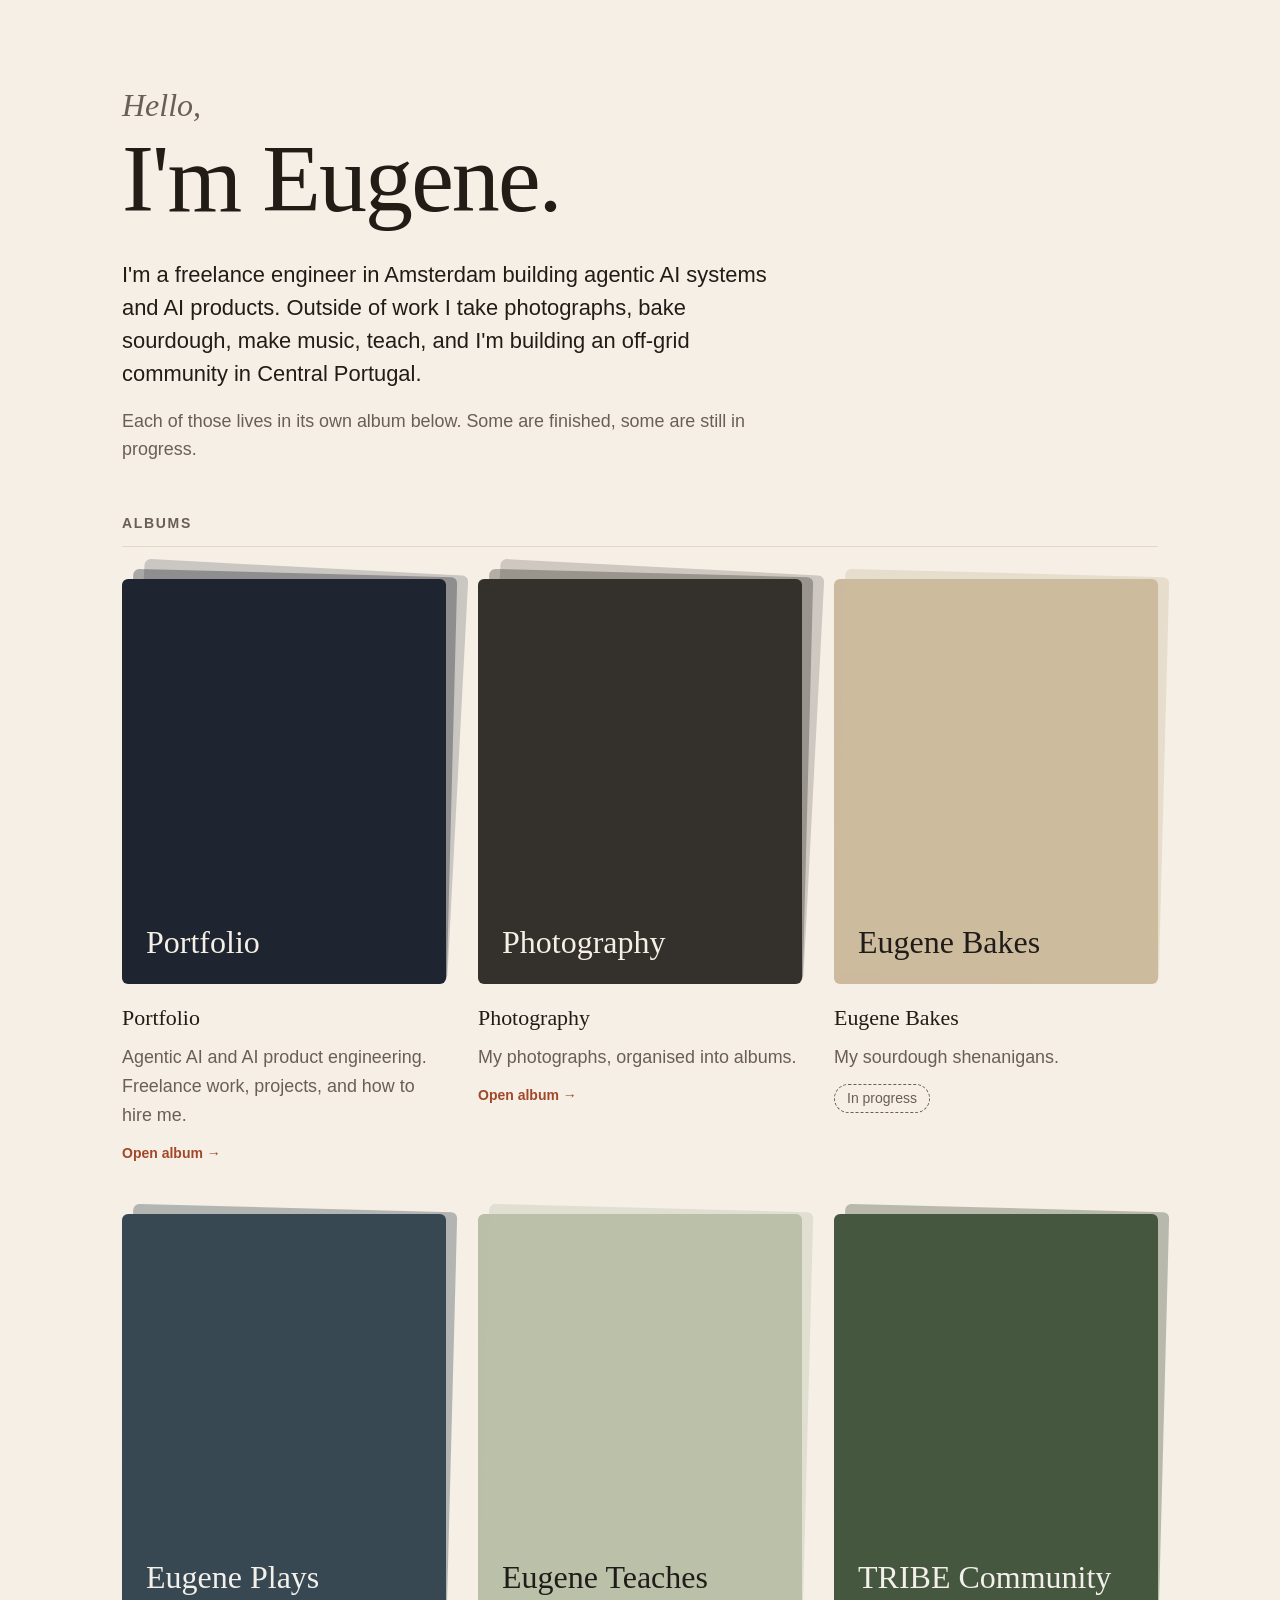
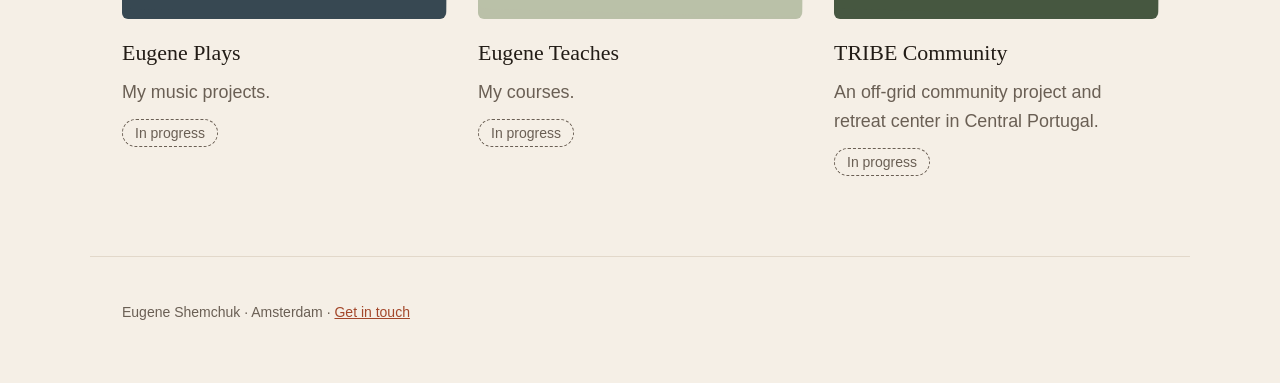
==== commit 67f542c9: "Replace old photography build with personal hub page The 2019 compiled photography site is backed up" ====
--- a/index.html
+++ b/index.html
@@ -1 +1,105 @@
-<!doctype html><html lang="en"><head><meta charset="utf-8"/><link rel="icon" href="/favicon.ico"/><meta name="viewport" content="width=device-width,initial-scale=1"/><meta name="theme-color" content="#000000"/><meta name="description" content="Web site created using create-react-app"/><link rel="apple-touch-icon" href="logo192.png"/><link rel="manifest" href="/manifest.json"/><title>React App</title><link href="/static/css/main.e16d965a.chunk.css" rel="stylesheet"></head><body><noscript>You need to enable JavaScript to run this app.</noscript><div id="root"></div><script>!function(i){function e(e){for(var r,t,n=e[0],o=e[1],u=e[2],l=0,f=[];l<n.length;l++)t=n[l],Object.prototype.hasOwnProperty.call(a,t)&&a[t]&&f.push(a[t][0]),a[t]=0;for(r in o)Object.prototype.hasOwnProperty.call(o,r)&&(i[r]=o[r]);for(s&&s(e);f.length;)f.shift()();return c.push.apply(c,u||[]),p()}function p(){for(var e,r=0;r<c.length;r++){for(var t=c[r],n=!0,o=1;o<t.length;o++){var u=t[o];0!==a[u]&&(n=!1)}n&&(c.splice(r--,1),e=l(l.s=t[0]))}return e}var t={},a={1:0},c=[];function l(e){if(t[e])return t[e].exports;var r=t[e]={i:e,l:!1,exports:{}};return i[e].call(r.exports,r,r.exports,l),r.l=!0,r.exports}l.m=i,l.c=t,l.d=function(e,r,t){l.o(e,r)||Object.defineProperty(e,r,{enumerable:!0,get:t})},l.r=function(e){"undefined"!=typeof Symbol&&Symbol.toStringTag&&Object.defineProperty(e,Symbol.toStringTag,{value:"Module"}),Object.defineProperty(e,"__esModule",{value:!0})},l.t=function(r,e){if(1&e&&(r=l(r)),8&e)return r;if(4&e&&"object"==typeof r&&r&&r.__esModule)return r;var t=Object.create(null);if(l.r(t),Object.defineProperty(t,"default",{enumerable:!0,value:r}),2&e&&"string"!=typeof r)for(var n in r)l.d(t,n,function(e){return r[e]}.bind(null,n));return t},l.n=function(e){var r=e&&e.__esModule?function(){return e.default}:function(){return e};return l.d(r,"a",r),r},l.o=function(e,r){return Object.prototype.hasOwnProperty.call(e,r)},l.p="/";var r=this["webpackJsonpeugen-portfolio"]=this["webpackJsonpeugen-portfolio"]||[],n=r.push.bind(r);r.push=e,r=r.slice();for(var o=0;o<r.length;o++)e(r[o]);var s=n;p()}([])</script><script src="/static/js/2.66f53308.chunk.js"></script><script src="/static/js/main.bde03797.chunk.js"></script></body></html>+<!doctype html>
+<html lang="en">
+<head>
+  <meta charset="utf-8" />
+  <meta name="viewport" content="width=device-width, initial-scale=1" />
+  <title>Eugene Shemchuk — engineer, photographer, baker, builder</title>
+  <meta name="description" content="Eugene Shemchuk is a freelance AI engineer in Amsterdam. This is the hub for his work and projects: engineering portfolio, photography, sourdough, music, courses and the TRIBE off-grid community in Central Portugal." />
+  <link rel="canonical" href="https://eugeneshemchuk.github.io/" />
+  <meta property="og:type" content="website" />
+  <meta property="og:title" content="Eugene Shemchuk" />
+  <meta property="og:description" content="Engineering, photography, sourdough, music, courses and an off-grid community in Central Portugal." />
+  <meta property="og:url" content="https://eugeneshemchuk.github.io/" />
+  <link rel="icon" href="data:," />
+  <link rel="stylesheet" href="style.css" />
+  <script type="application/ld+json">
+  {
+    "@context": "https://schema.org",
+    "@type": "Person",
+    "name": "Eugene Shemchuk",
+    "url": "https://eugeneshemchuk.github.io/",
+    "jobTitle": "Freelance AI engineer",
+    "address": { "@type": "PostalAddress", "addressLocality": "Amsterdam", "addressCountry": "NL" },
+    "sameAs": [
+      "https://eugeneshemchuk.github.io/Portfolio/",
+      "https://eugeneshemchuk.github.io/photography/"
+    ]
+  }
+  </script>
+</head>
+<body>
+  <main>
+    <header class="intro">
+      <p class="intro__hello">Hello,</p>
+      <h1>I'm Eugene.</h1>
+      <p class="intro__lede">I'm a freelance engineer in Amsterdam building agentic AI systems and AI products. Outside of work I take photographs, bake sourdough, make music, teach, and I'm building an off-grid community in Central Portugal.</p>
+      <p class="intro__sub">Each of those lives in its own album below. Some are finished, some are still in progress.</p>
+    </header>
+
+    <section class="albums" aria-labelledby="albums-heading">
+      <h2 id="albums-heading" class="albums__heading">Albums</h2>
+
+      <ul class="albums__grid">
+        <!-- To add a cover image: put an <img src="covers/NAME.jpg" alt="" width="800" height="1000"> inside .album__cover -->
+        <li class="album" style="--tint: var(--tint-portfolio); --on-tint: var(--on-dark);">
+          <a class="album__link" href="Portfolio/">
+            <span class="album__cover" aria-hidden="true"><span class="album__mark">Portfolio</span></span>
+            <h3 class="album__title">Portfolio</h3>
+            <p class="album__desc">Agentic AI and AI product engineering. Freelance work, projects, and how to hire me.</p>
+            <span class="album__meta">Open album →</span>
+          </a>
+        </li>
+
+        <li class="album" style="--tint: var(--tint-photography); --on-tint: var(--on-dark);">
+          <a class="album__link" href="photography/">
+            <span class="album__cover" aria-hidden="true"><span class="album__mark">Photography</span></span>
+            <h3 class="album__title">Photography</h3>
+            <p class="album__desc">My photographs, organised into albums.</p>
+            <span class="album__meta">Open album →</span>
+          </a>
+        </li>
+
+        <li class="album album--wip" style="--tint: var(--tint-bakes); --on-tint: var(--on-light);">
+          <div class="album__link">
+            <span class="album__cover" aria-hidden="true"><span class="album__mark">Eugene Bakes</span></span>
+            <h3 class="album__title">Eugene Bakes</h3>
+            <p class="album__desc">My sourdough shenanigans.</p>
+            <span class="album__meta">In progress</span>
+          </div>
+        </li>
+
+        <li class="album album--wip" style="--tint: var(--tint-plays); --on-tint: var(--on-dark);">
+          <div class="album__link">
+            <span class="album__cover" aria-hidden="true"><span class="album__mark">Eugene Plays</span></span>
+            <h3 class="album__title">Eugene Plays</h3>
+            <p class="album__desc">My music projects.</p>
+            <span class="album__meta">In progress</span>
+          </div>
+        </li>
+
+        <li class="album album--wip" style="--tint: var(--tint-teaches); --on-tint: var(--on-light);">
+          <div class="album__link">
+            <span class="album__cover" aria-hidden="true"><span class="album__mark">Eugene Teaches</span></span>
+            <h3 class="album__title">Eugene Teaches</h3>
+            <p class="album__desc">My courses.</p>
+            <span class="album__meta">In progress</span>
+          </div>
+        </li>
+
+        <li class="album album--wip" style="--tint: var(--tint-tribe); --on-tint: var(--on-dark);">
+          <div class="album__link">
+            <span class="album__cover" aria-hidden="true"><span class="album__mark">TRIBE Community</span></span>
+            <h3 class="album__title">TRIBE Community</h3>
+            <p class="album__desc">An off-grid community project and retreat center in Central Portugal.</p>
+            <span class="album__meta">In progress</span>
+          </div>
+        </li>
+      </ul>
+    </section>
+  </main>
+
+  <footer class="footer">
+    <p>Eugene Shemchuk · Amsterdam · <a href="Portfolio/#contact">Get in touch</a></p>
+  </footer>
+</body>
+</html>
--- a/style.css
+++ b/style.css
@@ -0,0 +1,228 @@
+/* Tokens — edit here to restyle the whole page */
+:root {
+  --bg: #f5efe6;
+  --ink: #221c16;
+  --muted: #6a5f54;
+  --accent: #a3472a;
+  --line: #e2d8ca;
+
+  /* Album cover tints, and the text colour that sits on them */
+  --tint-portfolio: #1e2430;
+  --tint-photography: #34312c;
+  --tint-bakes: #d8b98a;
+  --tint-plays: #2e4a5b;
+  --tint-teaches: #b8c29a;
+  --tint-tribe: #3f5a36;
+  --on-dark: #f5efe6;
+  --on-light: #221c16;
+
+  --font-serif: "Iowan Old Style", "Palatino Linotype", Palatino, Georgia, serif;
+  --font-sans: -apple-system, BlinkMacSystemFont, "Segoe UI", Roboto, Helvetica, Arial, sans-serif;
+
+  --fs-sm: 0.875rem;
+  --fs-base: clamp(1rem, 0.96rem + 0.2vw, 1.125rem);
+  --fs-lg: clamp(1.125rem, 1.05rem + 0.4vw, 1.375rem);
+  --fs-xl: clamp(1.5rem, 1.3rem + 1vw, 2rem);
+  --fs-hero: clamp(3rem, 2rem + 5vw, 6rem);
+
+  --space-2: 0.5rem;
+  --space-3: 0.75rem;
+  --space-4: 1rem;
+  --space-5: 1.5rem;
+  --space-6: 2rem;
+  --space-7: 3rem;
+  --space-8: 5rem;
+
+  --radius: 6px;
+  --max-width: 1100px;
+  --gutter: clamp(1rem, 4vw, 2rem);
+  --duration: 160ms;
+  --ease: cubic-bezier(0.4, 0, 0.2, 1);
+}
+
+/* Reset */
+*, *::before, *::after { box-sizing: border-box; }
+* { margin: 0; }
+ul { list-style: none; padding: 0; }
+
+body {
+  background: var(--bg);
+  color: var(--ink);
+  font-family: var(--font-sans);
+  font-size: var(--fs-base);
+  line-height: 1.6;
+  -webkit-font-smoothing: antialiased;
+}
+
+main, .footer {
+  max-width: var(--max-width);
+  margin-inline: auto;
+  padding-inline: var(--gutter);
+}
+
+/* The offset album "pages" poke past the gutter on narrow screens */
+main { overflow-x: clip; }
+
+a { color: var(--accent); }
+
+a:focus-visible {
+  outline: 2px solid var(--accent);
+  outline-offset: 4px;
+  border-radius: var(--radius);
+}
+
+/* Intro */
+.intro {
+  padding-block: var(--space-8) var(--space-7);
+  max-width: 42rem;
+}
+
+.intro__hello {
+  font-family: var(--font-serif);
+  font-style: italic;
+  font-size: var(--fs-xl);
+  color: var(--muted);
+}
+
+.intro h1 {
+  font-family: var(--font-serif);
+  font-size: var(--fs-hero);
+  font-weight: 400;
+  line-height: 1;
+  letter-spacing: -0.02em;
+  margin-bottom: var(--space-6);
+}
+
+.intro__lede {
+  font-size: var(--fs-lg);
+  line-height: 1.5;
+}
+
+.intro__sub {
+  margin-top: var(--space-4);
+  color: var(--muted);
+}
+
+/* Albums */
+.albums {
+  padding-bottom: var(--space-8);
+}
+
+.albums__heading {
+  font-size: var(--fs-sm);
+  font-weight: 600;
+  letter-spacing: 0.12em;
+  text-transform: uppercase;
+  color: var(--muted);
+  padding-bottom: var(--space-3);
+  margin-bottom: var(--space-6);
+  border-bottom: 1px solid var(--line);
+}
+
+.albums__grid {
+  display: grid;
+  grid-template-columns: repeat(auto-fill, minmax(min(260px, 100%), 1fr));
+  gap: var(--space-7) var(--space-6);
+}
+
+.album__link {
+  display: block;
+  color: inherit;
+  text-decoration: none;
+}
+
+/* The cover, with two offset "pages" behind it so it reads as an album */
+.album__cover {
+  position: relative;
+  display: grid;
+  place-items: end start;
+  aspect-ratio: 4 / 5;
+  margin-bottom: var(--space-4);
+  padding: var(--space-5);
+  background: var(--tint);
+  color: var(--on-tint);
+  border-radius: var(--radius);
+  transition: transform var(--duration) var(--ease);
+}
+
+.album__cover::before,
+.album__cover::after {
+  content: "";
+  position: absolute;
+  inset: 0;
+  z-index: -1;
+  background: var(--tint);
+  border-radius: var(--radius);
+  transition: transform var(--duration) var(--ease);
+}
+
+.album__cover::before { opacity: 0.35; transform: translate(6px, -6px) rotate(1.5deg); }
+.album__cover::after { opacity: 0.2; transform: translate(12px, -12px) rotate(3deg); }
+
+.album__cover img {
+  position: absolute;
+  inset: 0;
+  width: 100%;
+  height: 100%;
+  object-fit: cover;
+  border-radius: inherit;
+}
+
+.album__mark {
+  position: relative;
+  font-family: var(--font-serif);
+  font-size: var(--fs-xl);
+  line-height: 1.1;
+}
+
+.album__title {
+  font-family: var(--font-serif);
+  font-size: var(--fs-lg);
+  font-weight: 400;
+}
+
+.album__desc {
+  margin-top: var(--space-2);
+  color: var(--muted);
+}
+
+.album__meta {
+  display: inline-block;
+  margin-top: var(--space-3);
+  font-size: var(--fs-sm);
+  font-weight: 600;
+  color: var(--accent);
+}
+
+a.album__link:hover .album__cover { transform: translateY(-4px); }
+a.album__link:hover .album__cover::before { transform: translate(9px, -8px) rotate(2.5deg); }
+a.album__link:hover .album__cover::after { transform: translate(18px, -14px) rotate(5deg); }
+
+/* In-progress albums: not links, visibly quieter */
+.album--wip .album__cover { filter: saturate(0.6); }
+.album--wip .album__cover::after { display: none; }
+
+.album--wip .album__meta {
+  padding: 0.125rem var(--space-3);
+  border: 1px dashed var(--muted);
+  border-radius: 999px;
+  color: var(--muted);
+  font-weight: 400;
+}
+
+/* Footer */
+.footer {
+  padding-block: var(--space-6) var(--space-7);
+  border-top: 1px solid var(--line);
+  font-size: var(--fs-sm);
+  color: var(--muted);
+}
+
+.footer a {
+  display: inline-block;
+  padding-block: var(--space-3);
+}
+
+@media (prefers-reduced-motion: reduce) {
+  *, *::before, *::after { transition: none !important; }
+}
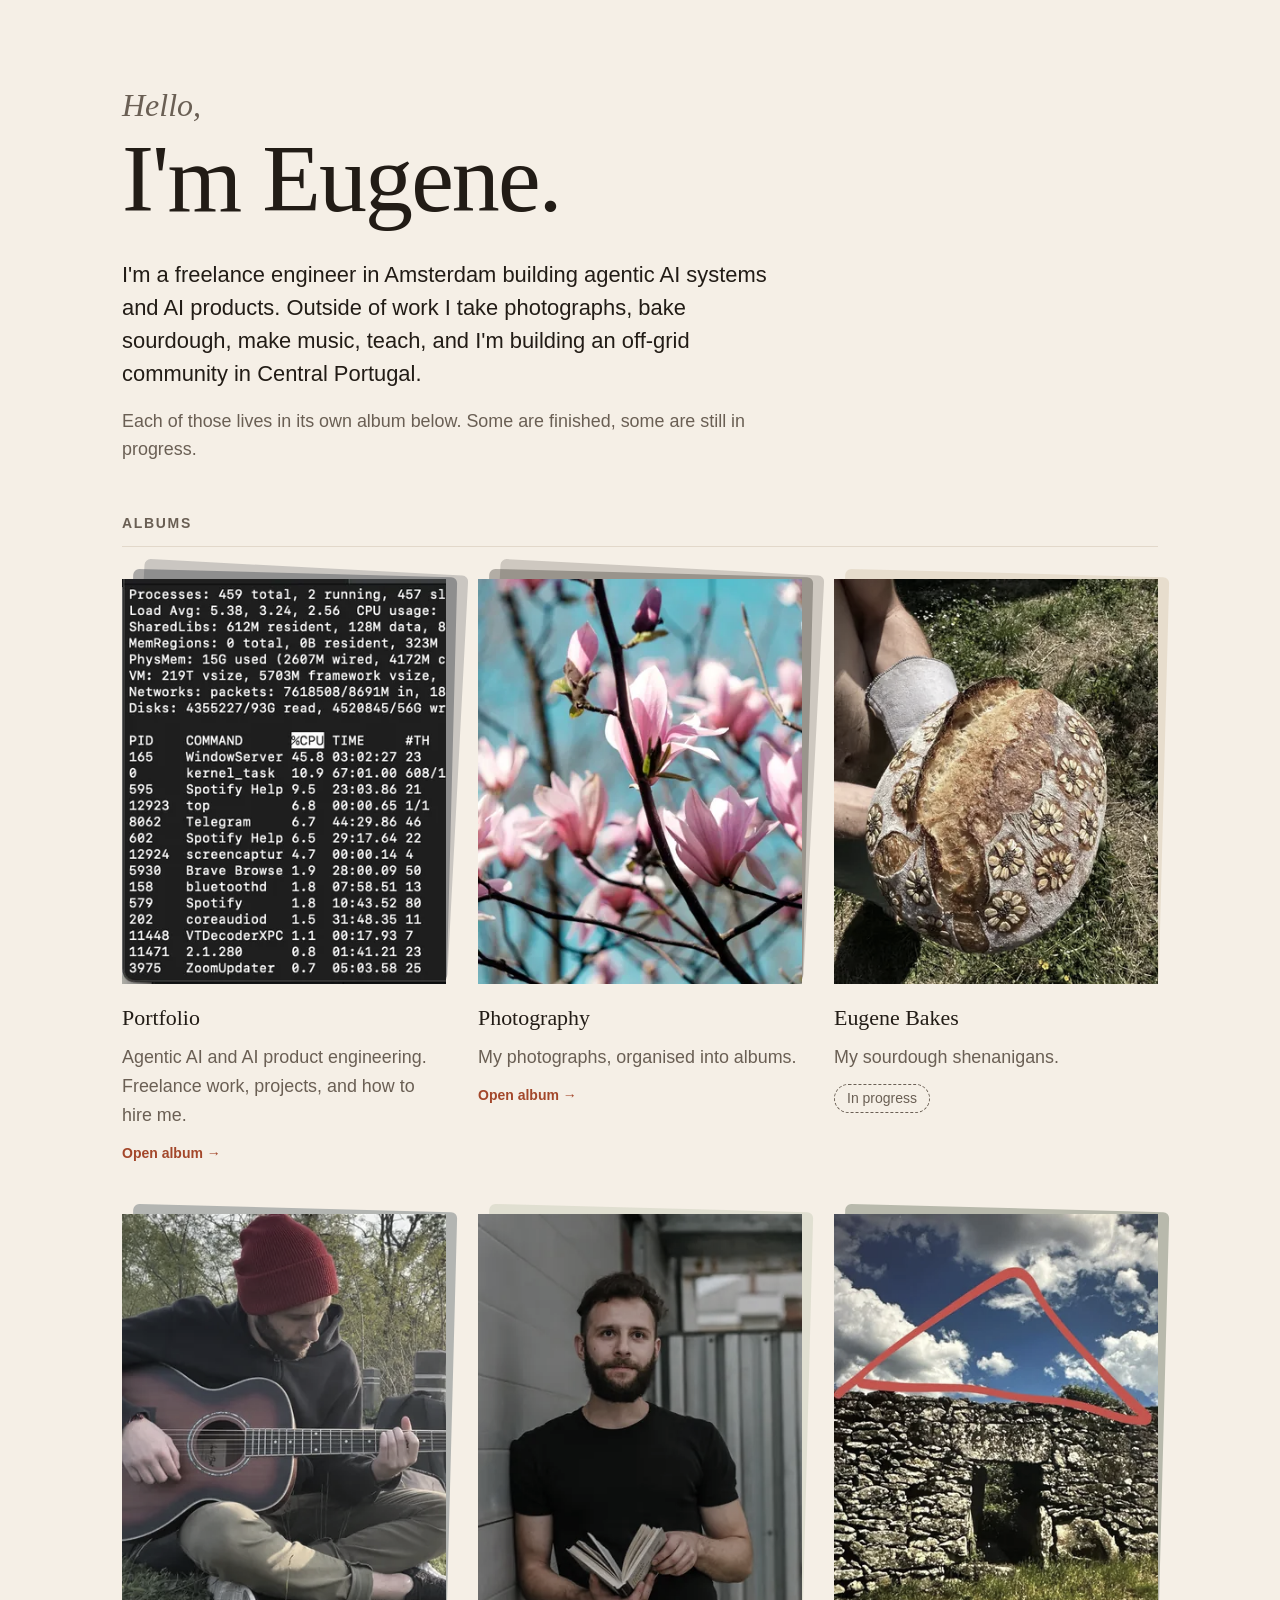
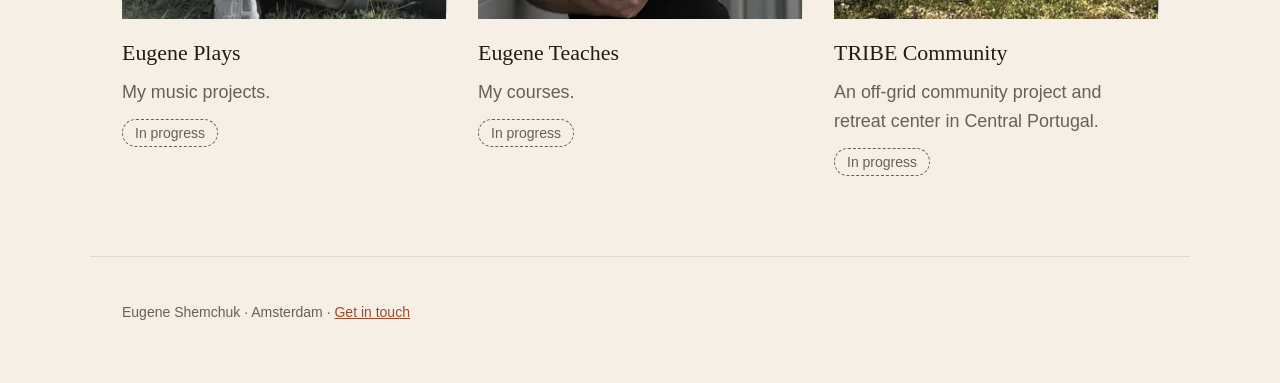
==== commit 76709695: "Add album cover images Covers cropped to 4:5 and served as WebP with JPEG fallback at 360 and 720px " ====
--- a/index.html
+++ b/index.html
@@ -40,10 +40,15 @@
       <h2 id="albums-heading" class="albums__heading">Albums</h2>
 
       <ul class="albums__grid">
-        <!-- To add a cover image: put an <img src="covers/NAME.jpg" alt="" width="800" height="1000"> inside .album__cover -->
+        <!-- Covers: drop originals in content/covers/<album>/, optimised copies live in covers/<album>-360|720.webp|jpg -->
         <li class="album" style="--tint: var(--tint-portfolio); --on-tint: var(--on-dark);">
           <a class="album__link" href="Portfolio/">
-            <span class="album__cover" aria-hidden="true"><span class="album__mark">Portfolio</span></span>
+            <span class="album__cover" aria-hidden="true">
+              <picture>
+                <source type="image/webp" srcset="covers/portfolio-360.webp 360w, covers/portfolio-720.webp 558w" sizes="(min-width: 600px) 340px, 92vw" />
+                <img src="covers/portfolio-720.jpg" srcset="covers/portfolio-360.jpg 360w, covers/portfolio-720.jpg 558w" sizes="(min-width: 600px) 340px, 92vw" width="558" height="698" alt="" decoding="async" />
+              </picture>
+            </span>
             <h3 class="album__title">Portfolio</h3>
             <p class="album__desc">Agentic AI and AI product engineering. Freelance work, projects, and how to hire me.</p>
             <span class="album__meta">Open album →</span>
@@ -52,7 +57,12 @@
 
         <li class="album" style="--tint: var(--tint-photography); --on-tint: var(--on-dark);">
           <a class="album__link" href="photography/">
-            <span class="album__cover" aria-hidden="true"><span class="album__mark">Photography</span></span>
+            <span class="album__cover" aria-hidden="true">
+              <picture>
+                <source type="image/webp" srcset="covers/photography-360.webp 360w, covers/photography-720.webp 720w" sizes="(min-width: 600px) 340px, 92vw" />
+                <img src="covers/photography-720.jpg" srcset="covers/photography-360.jpg 360w, covers/photography-720.jpg 720w" sizes="(min-width: 600px) 340px, 92vw" width="720" height="900" alt="" decoding="async" />
+              </picture>
+            </span>
             <h3 class="album__title">Photography</h3>
             <p class="album__desc">My photographs, organised into albums.</p>
             <span class="album__meta">Open album →</span>
@@ -61,7 +71,12 @@
 
         <li class="album album--wip" style="--tint: var(--tint-bakes); --on-tint: var(--on-light);">
           <div class="album__link">
-            <span class="album__cover" aria-hidden="true"><span class="album__mark">Eugene Bakes</span></span>
+            <span class="album__cover" aria-hidden="true">
+              <picture>
+                <source type="image/webp" srcset="covers/bakes-360.webp 360w, covers/bakes-720.webp 720w" sizes="(min-width: 600px) 340px, 92vw" />
+                <img src="covers/bakes-720.jpg" srcset="covers/bakes-360.jpg 360w, covers/bakes-720.jpg 720w" sizes="(min-width: 600px) 340px, 92vw" width="720" height="900" alt="" decoding="async" />
+              </picture>
+            </span>
             <h3 class="album__title">Eugene Bakes</h3>
             <p class="album__desc">My sourdough shenanigans.</p>
             <span class="album__meta">In progress</span>
@@ -70,7 +85,12 @@
 
         <li class="album album--wip" style="--tint: var(--tint-plays); --on-tint: var(--on-dark);">
           <div class="album__link">
-            <span class="album__cover" aria-hidden="true"><span class="album__mark">Eugene Plays</span></span>
+            <span class="album__cover" aria-hidden="true">
+              <picture>
+                <source type="image/webp" srcset="covers/plays-360.webp 360w, covers/plays-720.webp 720w" sizes="(min-width: 600px) 340px, 92vw" />
+                <img src="covers/plays-720.jpg" srcset="covers/plays-360.jpg 360w, covers/plays-720.jpg 720w" sizes="(min-width: 600px) 340px, 92vw" width="720" height="900" alt="" decoding="async" loading="lazy" />
+              </picture>
+            </span>
             <h3 class="album__title">Eugene Plays</h3>
             <p class="album__desc">My music projects.</p>
             <span class="album__meta">In progress</span>
@@ -79,7 +99,12 @@
 
         <li class="album album--wip" style="--tint: var(--tint-teaches); --on-tint: var(--on-light);">
           <div class="album__link">
-            <span class="album__cover" aria-hidden="true"><span class="album__mark">Eugene Teaches</span></span>
+            <span class="album__cover" aria-hidden="true">
+              <picture>
+                <source type="image/webp" srcset="covers/teaches-360.webp 360w, covers/teaches-720.webp 720w" sizes="(min-width: 600px) 340px, 92vw" />
+                <img src="covers/teaches-720.jpg" srcset="covers/teaches-360.jpg 360w, covers/teaches-720.jpg 720w" sizes="(min-width: 600px) 340px, 92vw" width="720" height="900" alt="" decoding="async" loading="lazy" />
+              </picture>
+            </span>
             <h3 class="album__title">Eugene Teaches</h3>
             <p class="album__desc">My courses.</p>
             <span class="album__meta">In progress</span>
@@ -88,7 +113,12 @@
 
         <li class="album album--wip" style="--tint: var(--tint-tribe); --on-tint: var(--on-dark);">
           <div class="album__link">
-            <span class="album__cover" aria-hidden="true"><span class="album__mark">TRIBE Community</span></span>
+            <span class="album__cover" aria-hidden="true">
+              <picture>
+                <source type="image/webp" srcset="covers/tribe-360.webp 360w, covers/tribe-720.webp 720w" sizes="(min-width: 600px) 340px, 92vw" />
+                <img src="covers/tribe-720.jpg" srcset="covers/tribe-360.jpg 360w, covers/tribe-720.jpg 720w" sizes="(min-width: 600px) 340px, 92vw" width="720" height="900" alt="" decoding="async" loading="lazy" />
+              </picture>
+            </span>
             <h3 class="album__title">TRIBE Community</h3>
             <p class="album__desc">An off-grid community project and retreat center in Central Portugal.</p>
             <span class="album__meta">In progress</span>
--- a/style.css
+++ b/style.css
@@ -168,13 +168,6 @@
   border-radius: inherit;
 }
 
-.album__mark {
-  position: relative;
-  font-family: var(--font-serif);
-  font-size: var(--fs-xl);
-  line-height: 1.1;
-}
-
 .album__title {
   font-family: var(--font-serif);
   font-size: var(--fs-lg);
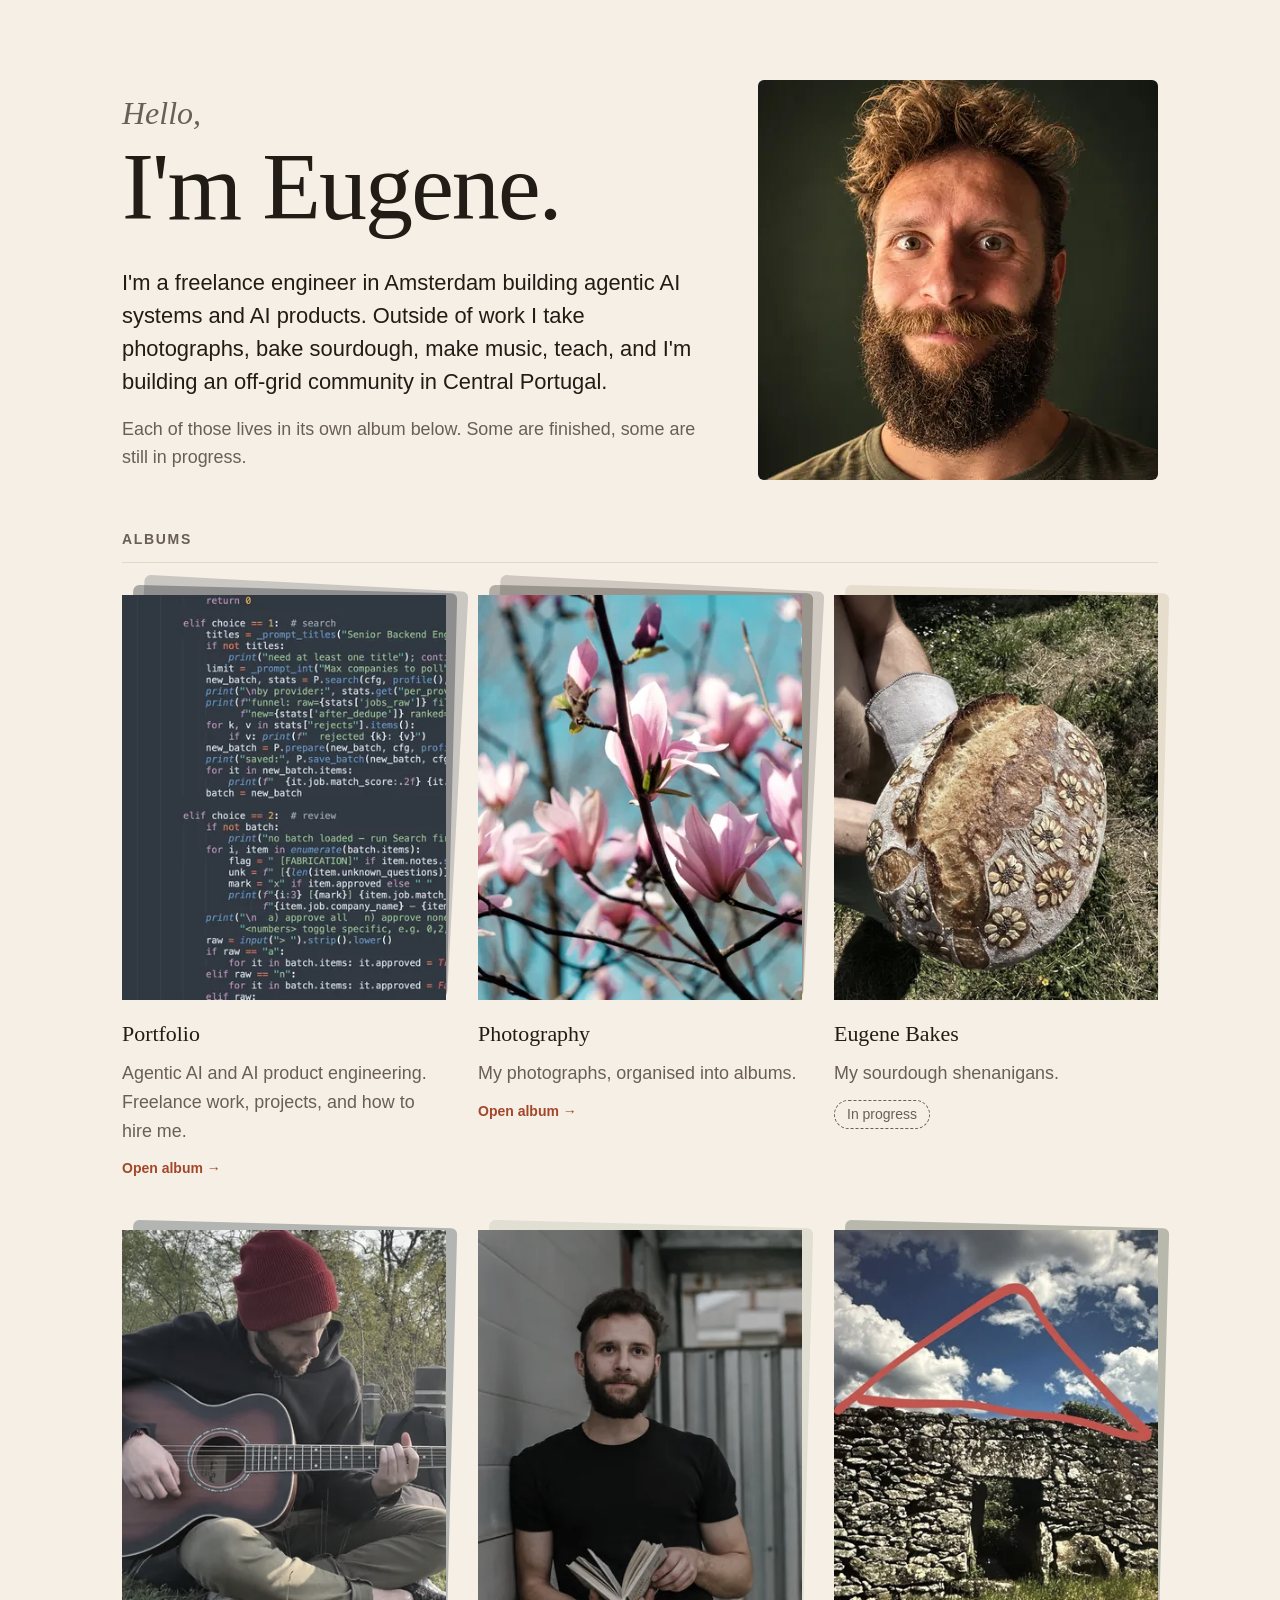
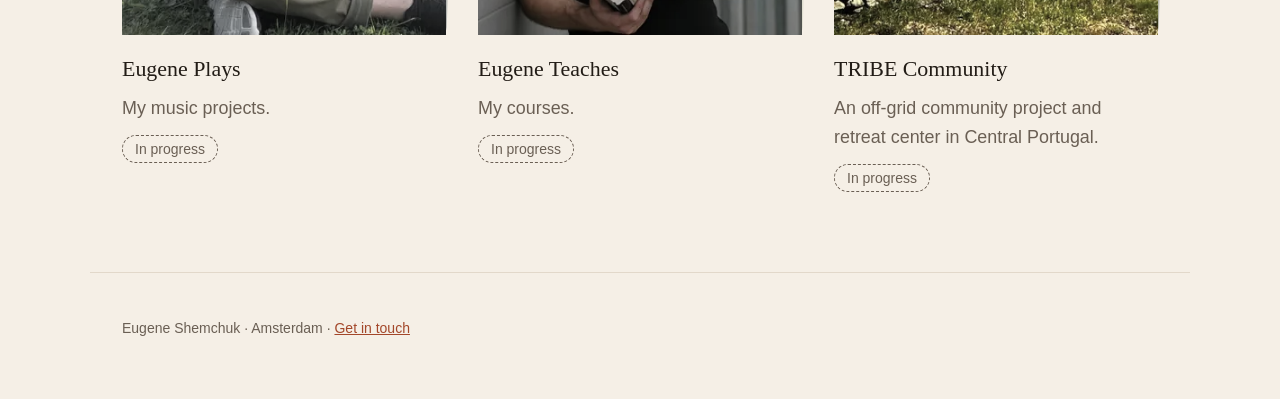
==== commit e1535354: "Add hero portrait and new Portfolio cover Co-Authored-By: Claude Opus 5.5 <noreply@anthropic.com>" ====
--- a/index.html
+++ b/index.html
@@ -30,10 +30,16 @@
 <body>
   <main>
     <header class="intro">
-      <p class="intro__hello">Hello,</p>
-      <h1>I'm Eugene.</h1>
-      <p class="intro__lede">I'm a freelance engineer in Amsterdam building agentic AI systems and AI products. Outside of work I take photographs, bake sourdough, make music, teach, and I'm building an off-grid community in Central Portugal.</p>
-      <p class="intro__sub">Each of those lives in its own album below. Some are finished, some are still in progress.</p>
+      <picture class="intro__photo">
+        <source type="image/webp" srcset="covers/eugene-400.webp 400w, covers/eugene-800.webp 800w" sizes="(min-width: 768px) 400px, 160px" />
+        <img src="covers/eugene-800.jpg" srcset="covers/eugene-400.jpg 400w, covers/eugene-800.jpg 800w" sizes="(min-width: 768px) 400px, 160px" width="800" height="800" alt="Portrait of Eugene Shemchuk" fetchpriority="high" />
+      </picture>
+      <div class="intro__text">
+        <p class="intro__hello">Hello,</p>
+        <h1>I'm Eugene.</h1>
+        <p class="intro__lede">I'm a freelance engineer in Amsterdam building agentic AI systems and AI products. Outside of work I take photographs, bake sourdough, make music, teach, and I'm building an off-grid community in Central Portugal.</p>
+        <p class="intro__sub">Each of those lives in its own album below. Some are finished, some are still in progress.</p>
+      </div>
     </header>
 
     <section class="albums" aria-labelledby="albums-heading">
@@ -45,8 +51,8 @@
           <a class="album__link" href="Portfolio/">
             <span class="album__cover" aria-hidden="true">
               <picture>
-                <source type="image/webp" srcset="covers/portfolio-360.webp 360w, covers/portfolio-720.webp 558w" sizes="(min-width: 600px) 340px, 92vw" />
-                <img src="covers/portfolio-720.jpg" srcset="covers/portfolio-360.jpg 360w, covers/portfolio-720.jpg 558w" sizes="(min-width: 600px) 340px, 92vw" width="558" height="698" alt="" decoding="async" />
+                <source type="image/webp" srcset="covers/portfolio-360.webp 360w, covers/portfolio-720.webp 720w" sizes="(min-width: 600px) 340px, 92vw" />
+                <img src="covers/portfolio-720.jpg" srcset="covers/portfolio-360.jpg 360w, covers/portfolio-720.jpg 720w" sizes="(min-width: 600px) 340px, 92vw" width="720" height="900" alt="" decoding="async" />
               </picture>
             </span>
             <h3 class="album__title">Portfolio</h3>
--- a/style.css
+++ b/style.css
@@ -73,8 +73,37 @@
 
 /* Intro */
 .intro {
+  display: grid;
+  gap: var(--space-6);
   padding-block: var(--space-8) var(--space-7);
+}
+
+.intro__text {
   max-width: 42rem;
+}
+
+.intro__photo img {
+  display: block;
+  width: 160px;
+  height: auto;
+  border-radius: var(--radius);
+}
+
+/* Photo sits to the right of the text on wider screens */
+@media (min-width: 768px) {
+  .intro {
+    grid-template-columns: minmax(0, 1fr) minmax(0, 400px);
+    align-items: center;
+    gap: var(--space-7);
+  }
+
+  .intro__photo {
+    order: 1;
+  }
+
+  .intro__photo img {
+    width: 100%;
+  }
 }
 
 .intro__hello {
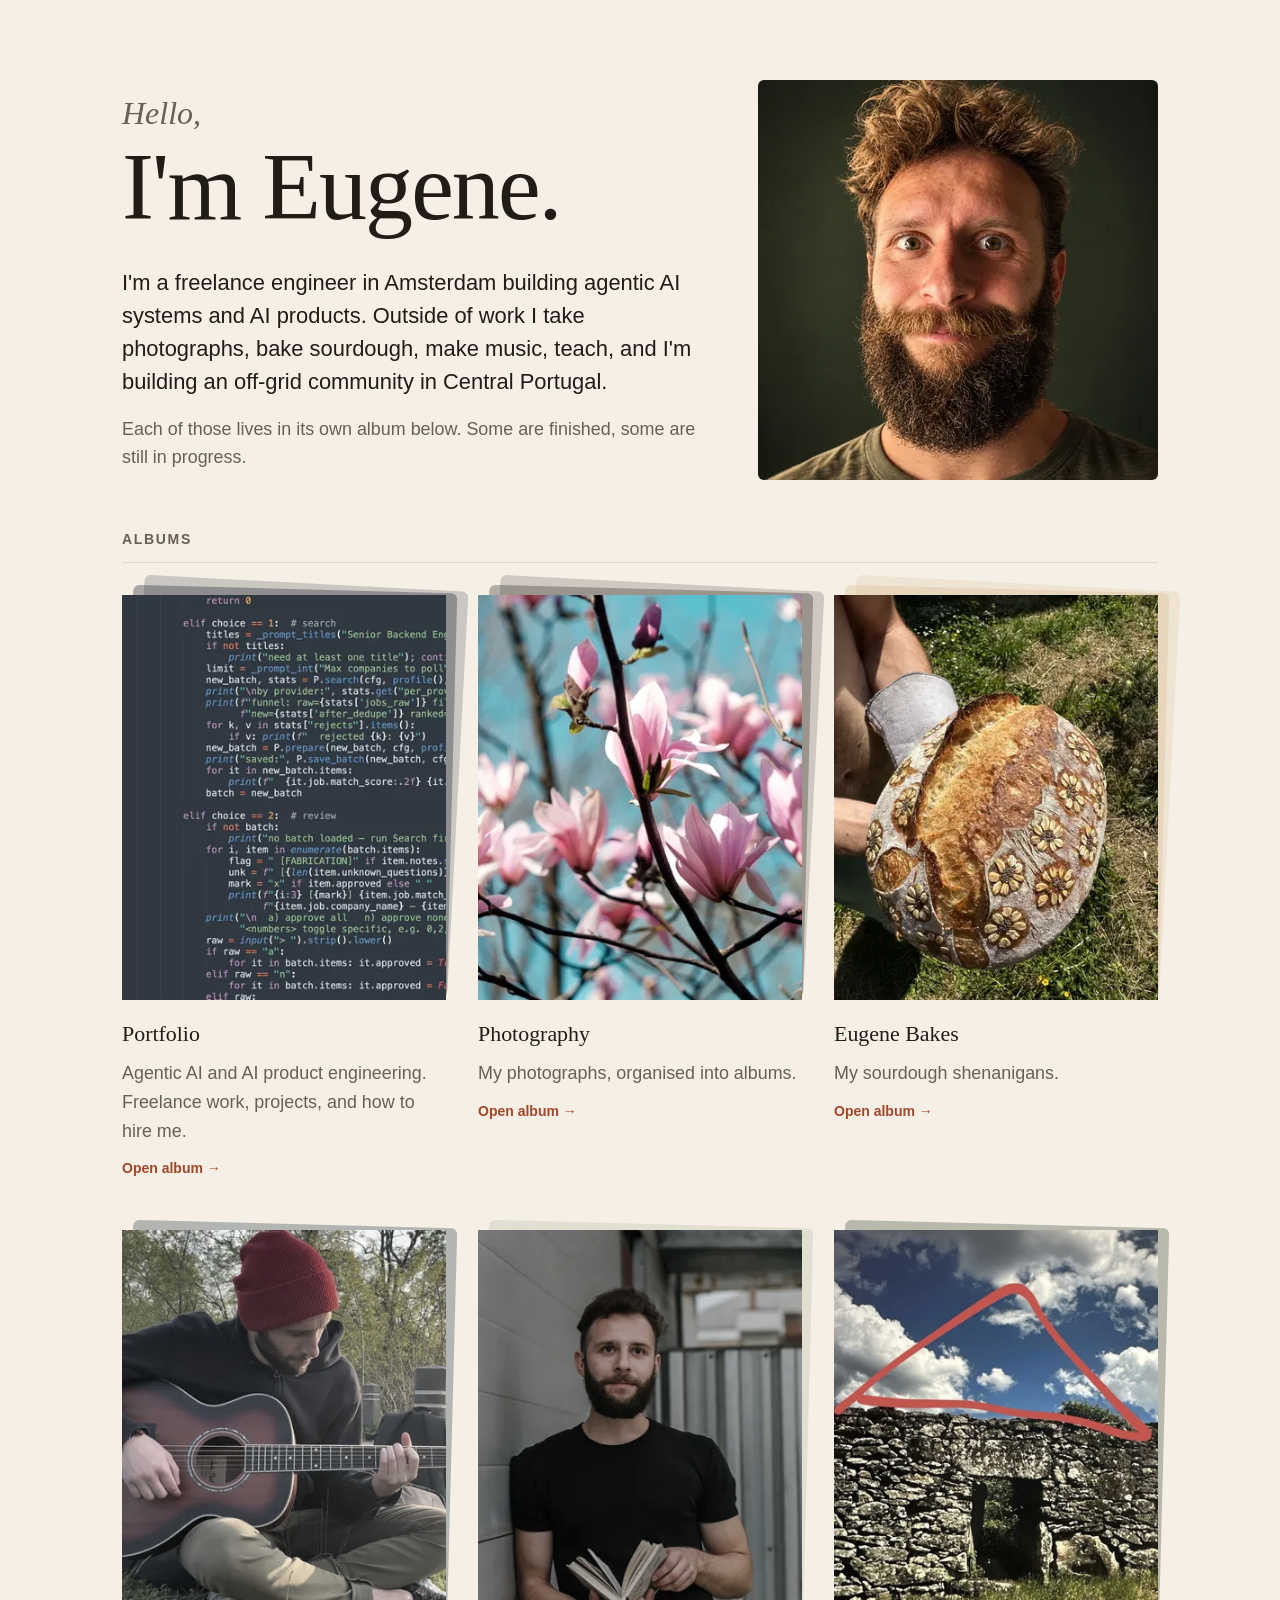
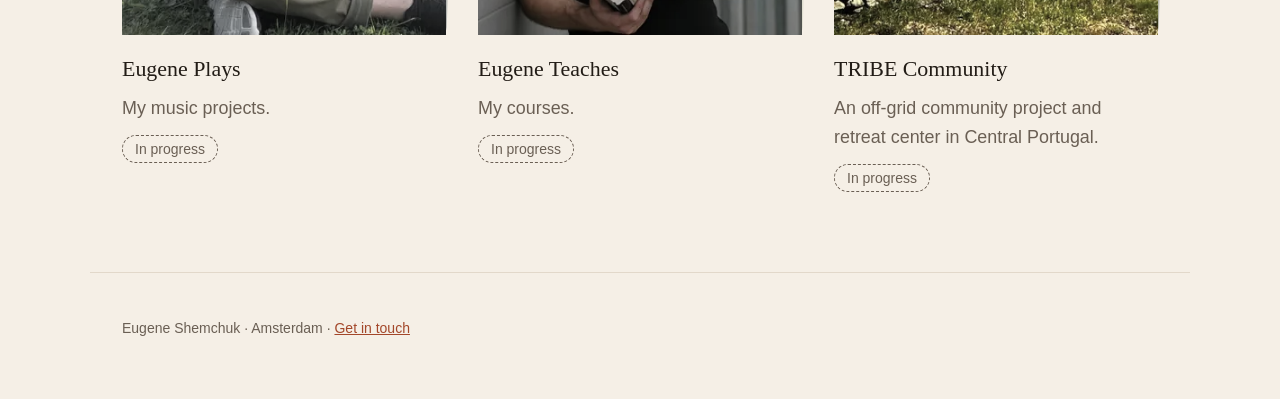
==== commit ed14b14b: "Link Eugene Bakes album to the bread site Co-Authored-By: Claude Opus 5.5 <noreply@anthropic.com>" ====
--- a/index.html
+++ b/index.html
@@ -75,8 +75,8 @@
           </a>
         </li>
 
-        <li class="album album--wip" style="--tint: var(--tint-bakes); --on-tint: var(--on-light);">
-          <div class="album__link">
+        <li class="album" style="--tint: var(--tint-bakes); --on-tint: var(--on-light);">
+          <a class="album__link" href="https://eugeneshemchuk.github.io/eugenebakes/">
             <span class="album__cover" aria-hidden="true">
               <picture>
                 <source type="image/webp" srcset="covers/bakes-360.webp 360w, covers/bakes-720.webp 720w" sizes="(min-width: 600px) 340px, 92vw" />
@@ -85,8 +85,8 @@
             </span>
             <h3 class="album__title">Eugene Bakes</h3>
             <p class="album__desc">My sourdough shenanigans.</p>
-            <span class="album__meta">In progress</span>
-          </div>
+            <span class="album__meta">Open album →</span>
+          </a>
         </li>
 
         <li class="album album--wip" style="--tint: var(--tint-plays); --on-tint: var(--on-dark);">
--- a/style.css
+++ b/style.css
@@ -15,6 +15,7 @@
   --tint-tribe: #3f5a36;
   --on-dark: #f5efe6;
   --on-light: #221c16;
+  --scrim: rgb(34 28 22 / 0.75);
 
   --font-serif: "Iowan Old Style", "Palatino Linotype", Palatino, Georgia, serif;
   --font-sans: -apple-system, BlinkMacSystemFont, "Segoe UI", Roboto, Helvetica, Arial, sans-serif;
@@ -224,6 +225,31 @@
 .album--wip .album__cover { filter: saturate(0.6); }
 .album--wip .album__cover::after { display: none; }
 
+/* Hover message on in-progress covers */
+.album--wip .album__cover picture::after {
+  content: "WORK IN PROGRESS…\A Check back soon";
+  white-space: pre-line;
+  position: absolute;
+  inset: 0;
+  display: grid;
+  place-items: center;
+  padding: var(--space-5);
+  text-align: center;
+  line-height: 1.8;
+  font-size: var(--fs-sm);
+  font-weight: 600;
+  letter-spacing: 0.12em;
+  color: var(--on-dark);
+  background: var(--scrim);
+  border-radius: var(--radius);
+  opacity: 0;
+  transition: opacity var(--duration) var(--ease);
+}
+
+.album--wip .album__cover:hover picture::after {
+  opacity: 1;
+}
+
 .album--wip .album__meta {
   padding: 0.125rem var(--space-3);
   border: 1px dashed var(--muted);
